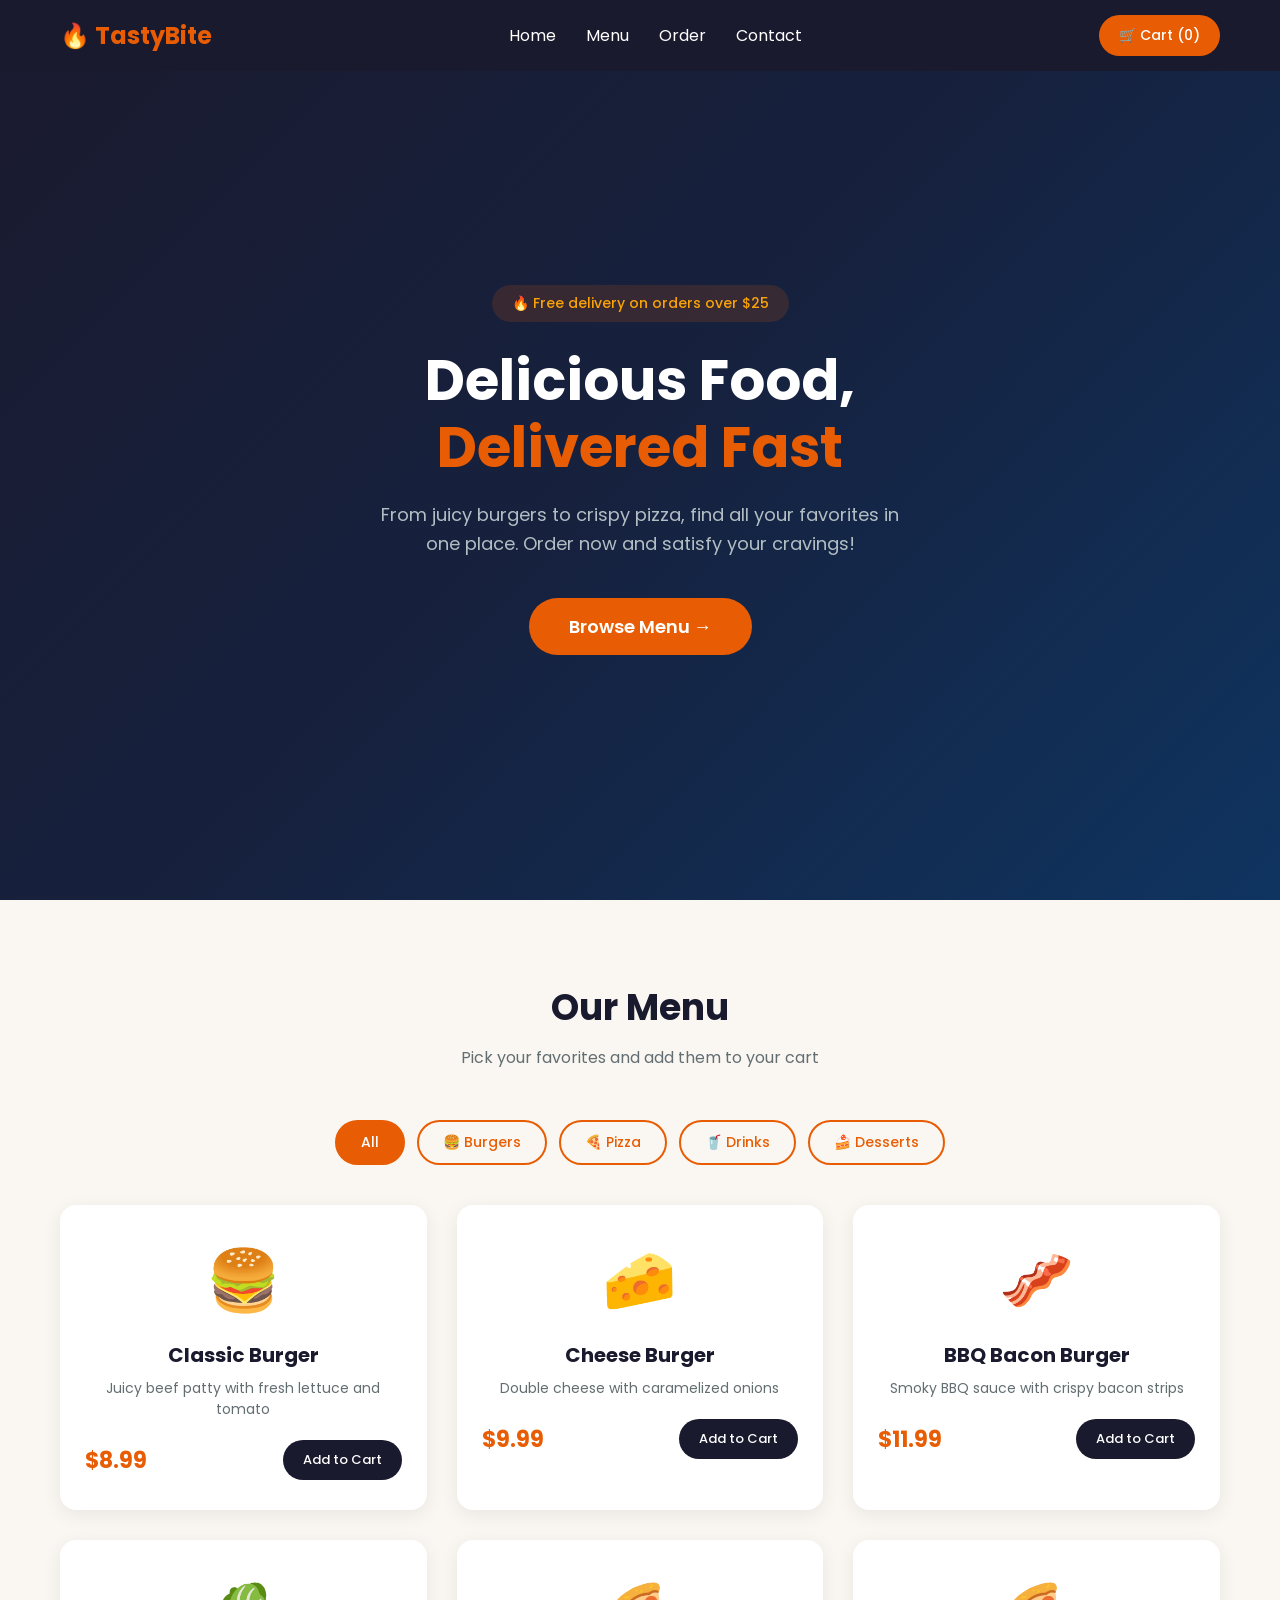
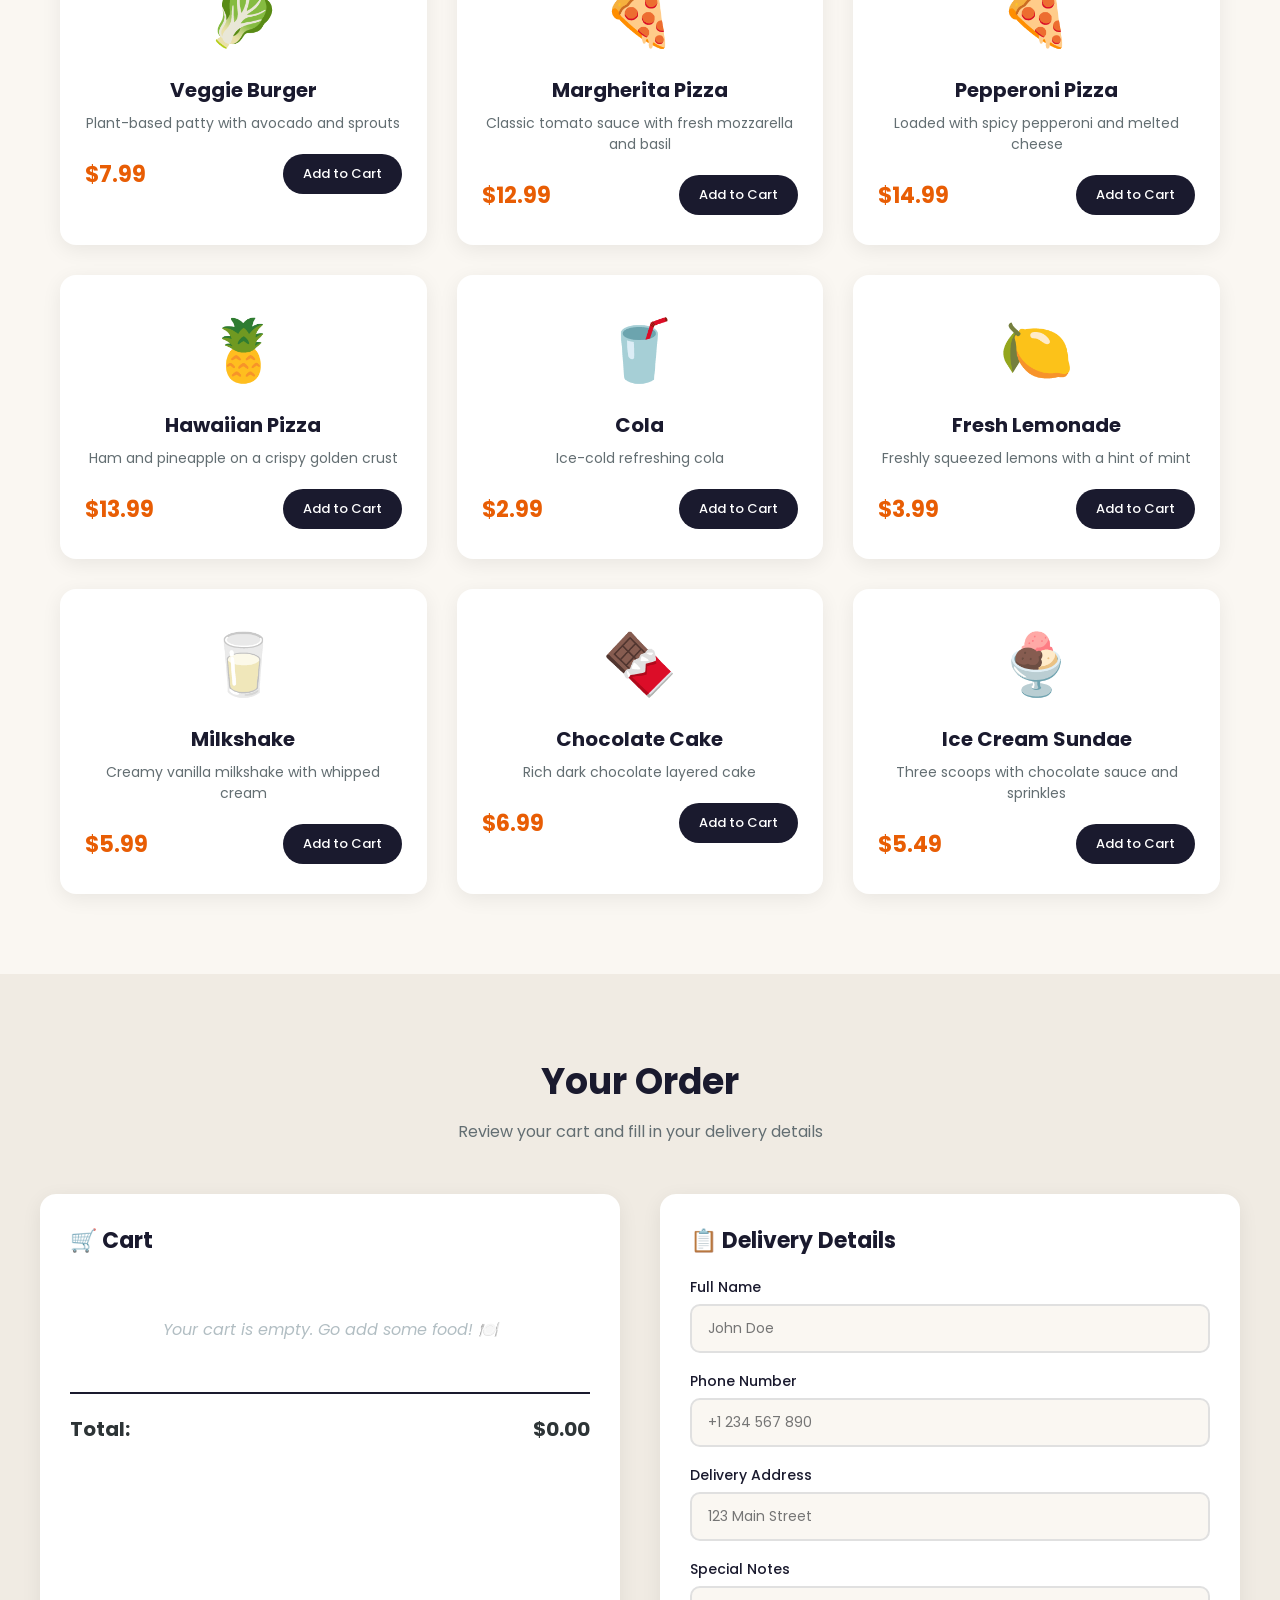
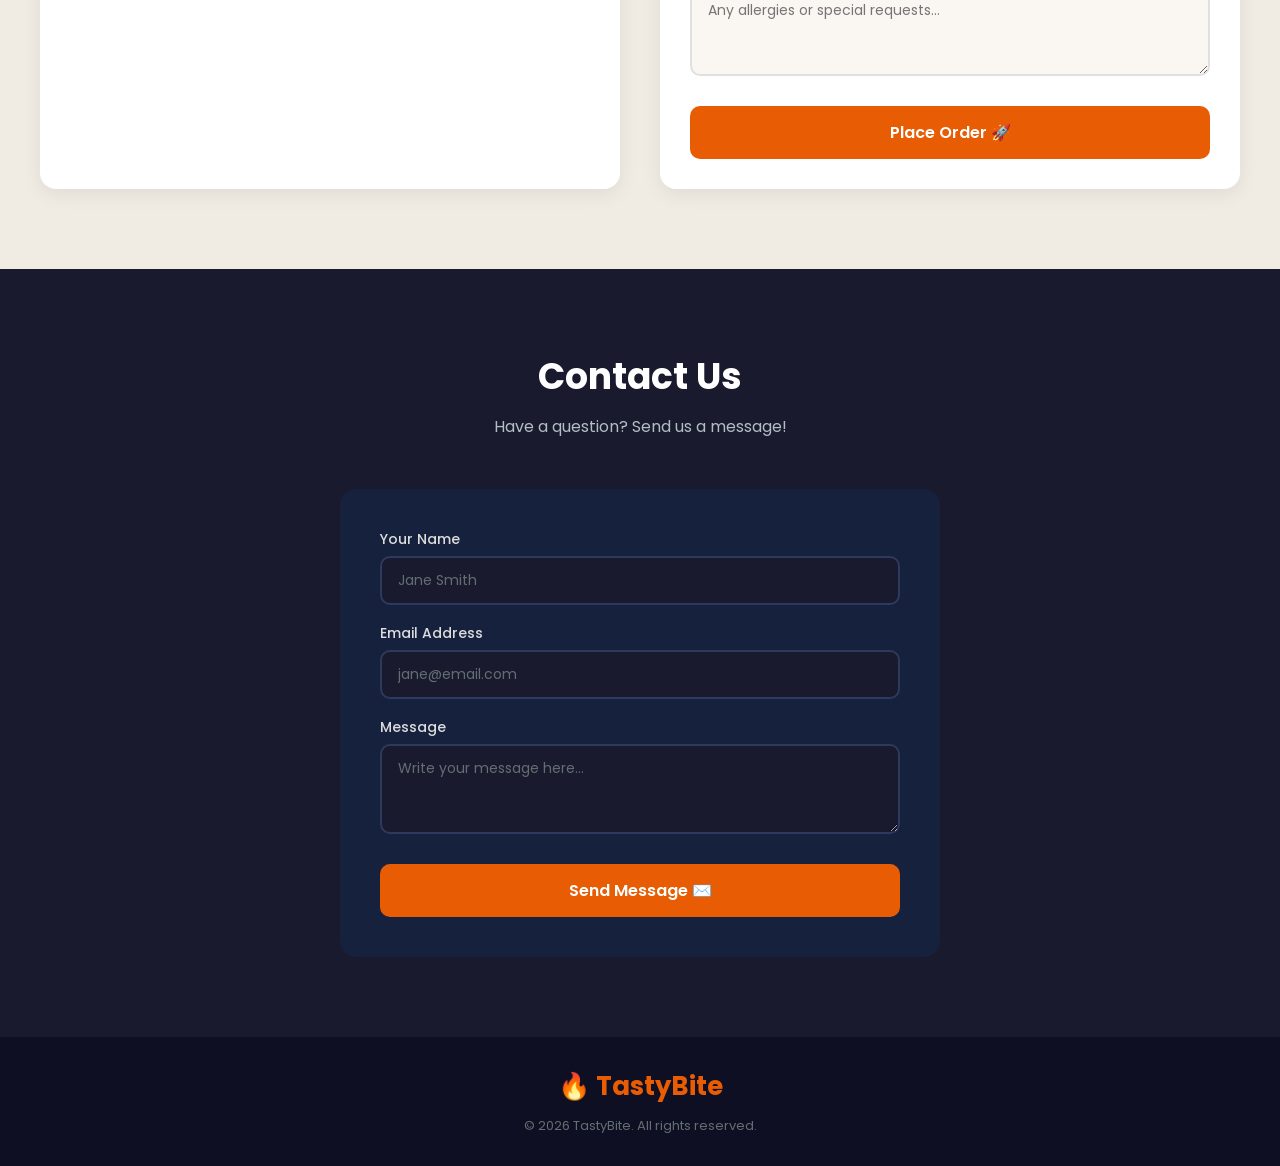
==== index.html @ ad95c416 "Initial commit - TastyBite food ordering website frontend" ====
<!DOCTYPE html>
<html lang="en">
<head>
    <meta charset="UTF-8">
    <meta name="viewport" content="width=device-width, initial-scale=1.0">
    <title>TastyBite - Order Delicious Food Online</title>
    <meta name="description" content="Order your favorite meals from TastyBite. Burgers, pizza, drinks and desserts delivered fast.">
    <link rel="stylesheet" href="style.css">
    <link href="https://fonts.googleapis.com/css2?family=Poppins:wght@300;400;500;600;700&display=swap" rel="stylesheet">
</head>
<body>

    <nav id="navbar">
        <div class="nav-container">
            <a href="#home" class="logo">🔥 TastyBite</a>
            <ul id="nav-links" class="nav-links">
                <li><a href="#home">Home</a></li>
                <li><a href="#menu">Menu</a></li>
                <li><a href="#order">Order</a></li>
                <li><a href="#contact">Contact</a></li>
            </ul>
            <button id="cart-button" onclick="scrollToOrder()">
                🛒 Cart (<span id="cart-count">0</span>)
            </button>
            <button id="menu-toggle" onclick="toggleMobileMenu()">☰</button>
        </div>
    </nav>


    <section id="home" class="hero">
        <div class="hero-content">
            <p class="hero-tag">🔥 Free delivery on orders over $25</p>
            <h1>Delicious Food,<br><span>Delivered Fast</span></h1>
            <p class="hero-text">From juicy burgers to crispy pizza, find all your favorites in one place. Order now and satisfy your cravings!</p>
            <a href="#menu" class="hero-button">Browse Menu →</a>
        </div>
    </section>


    <section id="menu">
        <div class="section-header">
            <h2>Our Menu</h2>
            <p>Pick your favorites and add them to your cart</p>
        </div>

        <div class="category-buttons">
            <button class="category-btn active" onclick="filterMenu('all', this)">All</button>
            <button class="category-btn" onclick="filterMenu('burgers', this)">🍔 Burgers</button>
            <button class="category-btn" onclick="filterMenu('pizza', this)">🍕 Pizza</button>
            <button class="category-btn" onclick="filterMenu('drinks', this)">🥤 Drinks</button>
            <button class="category-btn" onclick="filterMenu('desserts', this)">🍰 Desserts</button>
        </div>

        <div id="menu-items" class="menu-grid"></div>
    </section>


    <section id="order">
        <div class="order-container">
            <div class="section-header">
                <h2>Your Order</h2>
                <p>Review your cart and fill in your delivery details</p>
            </div>

            <div class="order-layout">
                <div class="cart-section">
                    <h3>🛒 Cart</h3>
                    <div id="cart-items"></div>
                    <div class="cart-total-row">
                        <span>Total:</span>
                        <span id="cart-total">$0.00</span>
                    </div>
                </div>

                <div class="form-section">
                    <h3>📋 Delivery Details</h3>
                    <form id="order-form" onsubmit="handleOrderSubmit(event)">
                        <div class="form-group">
                            <label for="order-name">Full Name</label>
                            <input type="text" id="order-name" placeholder="John Doe" required>
                        </div>
                        <div class="form-group">
                            <label for="order-phone">Phone Number</label>
                            <input type="tel" id="order-phone" placeholder="+1 234 567 890" required>
                        </div>
                        <div class="form-group">
                            <label for="order-address">Delivery Address</label>
                            <input type="text" id="order-address" placeholder="123 Main Street" required>
                        </div>
                        <div class="form-group">
                            <label for="order-notes">Special Notes</label>
                            <textarea id="order-notes" placeholder="Any allergies or special requests..."></textarea>
                        </div>
                        <button type="submit" class="submit-btn">Place Order 🚀</button>
                    </form>
                </div>
            </div>
        </div>
    </section>


    <section id="contact">
        <div class="section-header">
            <h2>Contact Us</h2>
            <p>Have a question? Send us a message!</p>
        </div>

        <form id="contact-form" class="contact-form" onsubmit="handleContactSubmit(event)">
            <div class="form-group">
                <label for="contact-name">Your Name</label>
                <input type="text" id="contact-name" placeholder="Jane Smith" required>
            </div>
            <div class="form-group">
                <label for="contact-email">Email Address</label>
                <input type="email" id="contact-email" placeholder="jane@email.com" required>
            </div>
            <div class="form-group">
                <label for="contact-message">Message</label>
                <textarea id="contact-message" placeholder="Write your message here..." required></textarea>
            </div>
            <button type="submit" class="submit-btn">Send Message ✉️</button>
        </form>
    </section>


    <footer>
        <a href="#home" class="logo">🔥 TastyBite</a>
        <p>© 2026 TastyBite. All rights reserved.</p>
    </footer>


    <div id="popup" class="popup-overlay" onclick="closePopup(event)">
        <div class="popup-box">
            <span id="popup-emoji" class="popup-emoji"></span>
            <h3 id="popup-title"></h3>
            <p id="popup-message"></p>
            <button class="popup-close-btn" onclick="closePopup()">Got It!</button>
        </div>
    </div>

    <script src="app.js"></script>
</body>
</html>
---- style.css ----
* {
    margin: 0;
    padding: 0;
    box-sizing: border-box;
}

html {
    scroll-behavior: smooth;
}

body {
    font-family: 'Poppins', sans-serif;
    background-color: #faf7f2;
    color: #2d3436;
}


/* ===== NAVBAR ===== */

#navbar {
    position: fixed;
    top: 0;
    left: 0;
    width: 100%;
    background: #1a1a2e;
    padding: 15px 0;
    z-index: 1000;
    transition: all 0.3s;
}

#navbar.scrolled {
    padding: 10px 0;
    box-shadow: 0 2px 20px rgba(0, 0, 0, 0.3);
}

.nav-container {
    max-width: 1200px;
    margin: 0 auto;
    padding: 0 20px;
    display: flex;
    align-items: center;
    justify-content: space-between;
}

.logo {
    font-size: 24px;
    font-weight: 700;
    color: #e85d04;
    text-decoration: none;
}

.nav-links {
    display: flex;
    list-style: none;
    gap: 30px;
}

.nav-links a {
    color: #ffffff;
    text-decoration: none;
    font-weight: 400;
    transition: color 0.3s;
}

.nav-links a:hover {
    color: #e85d04;
}

#cart-button {
    background: #e85d04;
    color: white;
    border: none;
    padding: 10px 20px;
    border-radius: 25px;
    cursor: pointer;
    font-family: 'Poppins', sans-serif;
    font-size: 14px;
    font-weight: 500;
    transition: background 0.3s;
}

#cart-button:hover {
    background: #d45a04;
}

#menu-toggle {
    display: none;
    background: none;
    border: none;
    color: white;
    font-size: 24px;
    cursor: pointer;
}


/* ===== HERO ===== */

.hero {
    min-height: 100vh;
    display: flex;
    align-items: center;
    justify-content: center;
    background: linear-gradient(135deg, #1a1a2e 0%, #16213e 50%, #0f3460 100%);
    text-align: center;
    padding: 100px 20px 60px;
}

.hero-tag {
    display: inline-block;
    background: rgba(232, 93, 4, 0.15);
    color: #faa307;
    padding: 8px 20px;
    border-radius: 25px;
    font-size: 14px;
    font-weight: 500;
    margin-bottom: 25px;
}

.hero-content h1 {
    font-size: 56px;
    color: #ffffff;
    margin-bottom: 20px;
    line-height: 1.2;
}

.hero-content h1 span {
    color: #e85d04;
}

.hero-text {
    font-size: 18px;
    color: #b2bec3;
    margin-bottom: 40px;
    max-width: 550px;
    margin-left: auto;
    margin-right: auto;
    line-height: 1.6;
}

.hero-button {
    display: inline-block;
    background: #e85d04;
    color: white;
    padding: 15px 40px;
    border-radius: 50px;
    text-decoration: none;
    font-weight: 600;
    font-size: 18px;
    transition: all 0.3s;
}

.hero-button:hover {
    background: #faa307;
    transform: translateY(-3px);
    box-shadow: 0 10px 30px rgba(232, 93, 4, 0.3);
}


/* ===== SECTION HEADERS ===== */

.section-header {
    text-align: center;
    margin-bottom: 50px;
}

.section-header h2 {
    font-size: 36px;
    margin-bottom: 10px;
    color: #1a1a2e;
}

.section-header p {
    font-size: 16px;
    color: #636e72;
}


/* ===== MENU SECTION ===== */

#menu {
    padding: 80px 20px;
    max-width: 1200px;
    margin: 0 auto;
}

.category-buttons {
    display: flex;
    justify-content: center;
    gap: 12px;
    margin-bottom: 40px;
    flex-wrap: wrap;
}

.category-btn {
    padding: 10px 24px;
    border: 2px solid #e85d04;
    background: transparent;
    color: #e85d04;
    border-radius: 25px;
    cursor: pointer;
    font-family: 'Poppins', sans-serif;
    font-size: 14px;
    font-weight: 500;
    transition: all 0.3s;
}

.category-btn:hover,
.category-btn.active {
    background: #e85d04;
    color: white;
}

.menu-grid {
    display: grid;
    grid-template-columns: repeat(auto-fill, minmax(270px, 1fr));
    gap: 30px;
}

.menu-card {
    background: white;
    border-radius: 16px;
    padding: 30px 25px;
    text-align: center;
    box-shadow: 0 5px 20px rgba(0, 0, 0, 0.07);
    transition: transform 0.3s, box-shadow 0.3s;
}

.menu-card:hover {
    transform: translateY(-6px);
    box-shadow: 0 15px 40px rgba(0, 0, 0, 0.12);
}

.card-emoji {
    font-size: 60px;
    margin-bottom: 15px;
}

.menu-card h3 {
    font-size: 20px;
    margin-bottom: 8px;
    color: #1a1a2e;
}

.menu-card .description {
    font-size: 14px;
    color: #636e72;
    margin-bottom: 20px;
    line-height: 1.5;
}

.card-bottom {
    display: flex;
    align-items: center;
    justify-content: space-between;
}

.price {
    font-size: 22px;
    font-weight: 700;
    color: #e85d04;
}

.add-btn {
    background: #1a1a2e;
    color: white;
    border: none;
    padding: 10px 20px;
    border-radius: 25px;
    cursor: pointer;
    font-family: 'Poppins', sans-serif;
    font-size: 13px;
    font-weight: 500;
    transition: all 0.3s;
}

.add-btn:hover {
    background: #e85d04;
    transform: scale(1.05);
}


/* ===== ORDER SECTION ===== */

#order {
    padding: 80px 20px;
    background: #f0ebe3;
}

.order-container {
    max-width: 1200px;
    margin: 0 auto;
}

.order-layout {
    display: grid;
    grid-template-columns: 1fr 1fr;
    gap: 40px;
}

.cart-section,
.form-section {
    background: white;
    border-radius: 16px;
    padding: 30px;
    box-shadow: 0 5px 20px rgba(0, 0, 0, 0.07);
}

.cart-section h3,
.form-section h3 {
    font-size: 22px;
    margin-bottom: 20px;
    color: #1a1a2e;
}

.cart-row {
    display: flex;
    align-items: center;
    padding: 12px 0;
    border-bottom: 1px solid #eee;
    gap: 12px;
}

.cart-item-name {
    flex: 1;
    font-weight: 500;
    font-size: 14px;
}

.quantity-controls {
    display: flex;
    align-items: center;
    gap: 10px;
}

.quantity-controls button {
    width: 28px;
    height: 28px;
    border-radius: 50%;
    border: 2px solid #e85d04;
    background: transparent;
    color: #e85d04;
    cursor: pointer;
    font-size: 14px;
    font-weight: 700;
    transition: all 0.3s;
    display: flex;
    align-items: center;
    justify-content: center;
}

.quantity-controls button:hover {
    background: #e85d04;
    color: white;
}

.quantity-controls span {
    font-weight: 600;
    min-width: 20px;
    text-align: center;
}

.cart-item-price {
    font-weight: 600;
    color: #e85d04;
    min-width: 60px;
    text-align: right;
}

.remove-btn {
    background: none;
    border: none;
    color: #e17055;
    cursor: pointer;
    font-size: 16px;
    padding: 4px;
    transition: color 0.3s;
}

.remove-btn:hover {
    color: #d63031;
}

.empty-cart {
    text-align: center;
    color: #b2bec3;
    padding: 40px 20px;
    font-style: italic;
}

.cart-total-row {
    display: flex;
    justify-content: space-between;
    padding: 20px 0 0;
    margin-top: 10px;
    border-top: 2px solid #1a1a2e;
    font-size: 20px;
    font-weight: 700;
}


/* ===== FORMS ===== */

.form-group {
    margin-bottom: 18px;
}

.form-group label {
    display: block;
    margin-bottom: 6px;
    font-weight: 500;
    font-size: 14px;
    color: #1a1a2e;
}

.form-group input,
.form-group textarea {
    width: 100%;
    padding: 12px 16px;
    border: 2px solid #e0e0e0;
    border-radius: 10px;
    font-family: 'Poppins', sans-serif;
    font-size: 14px;
    transition: border-color 0.3s;
    background: #faf7f2;
}

.form-group input:focus,
.form-group textarea:focus {
    outline: none;
    border-color: #e85d04;
    background: white;
}

.form-group textarea {
    height: 90px;
    resize: vertical;
}

.submit-btn {
    width: 100%;
    padding: 14px;
    background: #e85d04;
    color: white;
    border: none;
    border-radius: 10px;
    font-family: 'Poppins', sans-serif;
    font-size: 16px;
    font-weight: 600;
    cursor: pointer;
    transition: all 0.3s;
    margin-top: 5px;
}

.submit-btn:hover {
    background: #d45a04;
    transform: translateY(-2px);
    box-shadow: 0 5px 15px rgba(232, 93, 4, 0.3);
}


/* ===== CONTACT ===== */

#contact {
    padding: 80px 20px;
    background: #1a1a2e;
}

#contact .section-header h2 {
    color: white;
}

#contact .section-header p {
    color: #b2bec3;
}

.contact-form {
    max-width: 600px;
    margin: 0 auto;
    background: #16213e;
    padding: 40px;
    border-radius: 16px;
}

.contact-form .form-group label {
    color: #ddd;
}

.contact-form .form-group input,
.contact-form .form-group textarea {
    background: #1a1a2e;
    border-color: #2d3a5e;
    color: white;
}

.contact-form .form-group input:focus,
.contact-form .form-group textarea:focus {
    border-color: #e85d04;
    background: #1a1a2e;
}

.contact-form .form-group input::placeholder,
.contact-form .form-group textarea::placeholder {
    color: #636e72;
}


/* ===== FOOTER ===== */

footer {
    background: #0f0f23;
    padding: 30px 20px;
    text-align: center;
}

footer .logo {
    display: inline-block;
    font-size: 26px;
    margin-bottom: 10px;
}

footer p {
    color: #636e72;
    font-size: 13px;
}


/* ===== POPUP ===== */

.popup-overlay {
    position: fixed;
    top: 0;
    left: 0;
    width: 100%;
    height: 100%;
    background: rgba(0, 0, 0, 0.6);
    display: flex;
    align-items: center;
    justify-content: center;
    z-index: 2000;
    opacity: 0;
    visibility: hidden;
    transition: all 0.3s;
}

.popup-overlay.show {
    opacity: 1;
    visibility: visible;
}

.popup-box {
    background: white;
    border-radius: 20px;
    padding: 50px 40px;
    text-align: center;
    max-width: 400px;
    width: 90%;
    transform: scale(0.8);
    transition: transform 0.3s;
}

.popup-overlay.show .popup-box {
    transform: scale(1);
}

.popup-emoji {
    font-size: 60px;
    display: block;
    margin-bottom: 15px;
}

.popup-box h3 {
    font-size: 22px;
    margin-bottom: 10px;
    color: #1a1a2e;
}

.popup-box p {
    color: #636e72;
    margin-bottom: 25px;
    line-height: 1.5;
}

.popup-close-btn {
    background: #e85d04;
    color: white;
    border: none;
    padding: 12px 30px;
    border-radius: 25px;
    font-family: 'Poppins', sans-serif;
    font-size: 14px;
    font-weight: 600;
    cursor: pointer;
    transition: background 0.3s;
}

.popup-close-btn:hover {
    background: #d45a04;
}


/* ===== TOAST ===== */

.toast {
    position: fixed;
    bottom: 30px;
    right: 30px;
    background: #1a1a2e;
    color: white;
    padding: 14px 28px;
    border-radius: 12px;
    font-family: 'Poppins', sans-serif;
    font-size: 14px;
    font-weight: 500;
    box-shadow: 0 5px 20px rgba(0, 0, 0, 0.2);
    transform: translateY(100px);
    opacity: 0;
    transition: all 0.4s;
    z-index: 3000;
}

.toast.show {
    transform: translateY(0);
    opacity: 1;
}


/* ===== ANIMATIONS ===== */

@keyframes bounce {
    0%, 100% { transform: scale(1); }
    50% { transform: scale(1.3); }
}

.cart-bounce {
    animation: bounce 0.3s ease;
}


/* ===== RESPONSIVE ===== */

@media (max-width: 768px) {
    .nav-links {
        display: none;
        position: absolute;
        top: 100%;
        left: 0;
        width: 100%;
        background: #1a1a2e;
        flex-direction: column;
        padding: 20px;
        gap: 15px;
        border-top: 1px solid #2d3a5e;
    }

    .nav-links.open {
        display: flex;
    }

    #cart-button {
        display: none;
    }

    #menu-toggle {
        display: block;
    }

    .hero-content h1 {
        font-size: 34px;
    }

    .hero-text {
        font-size: 16px;
    }

    .order-layout {
        grid-template-columns: 1fr;
    }

    .section-header h2 {
        font-size: 28px;
    }

    .contact-form {
        padding: 25px;
    }
}
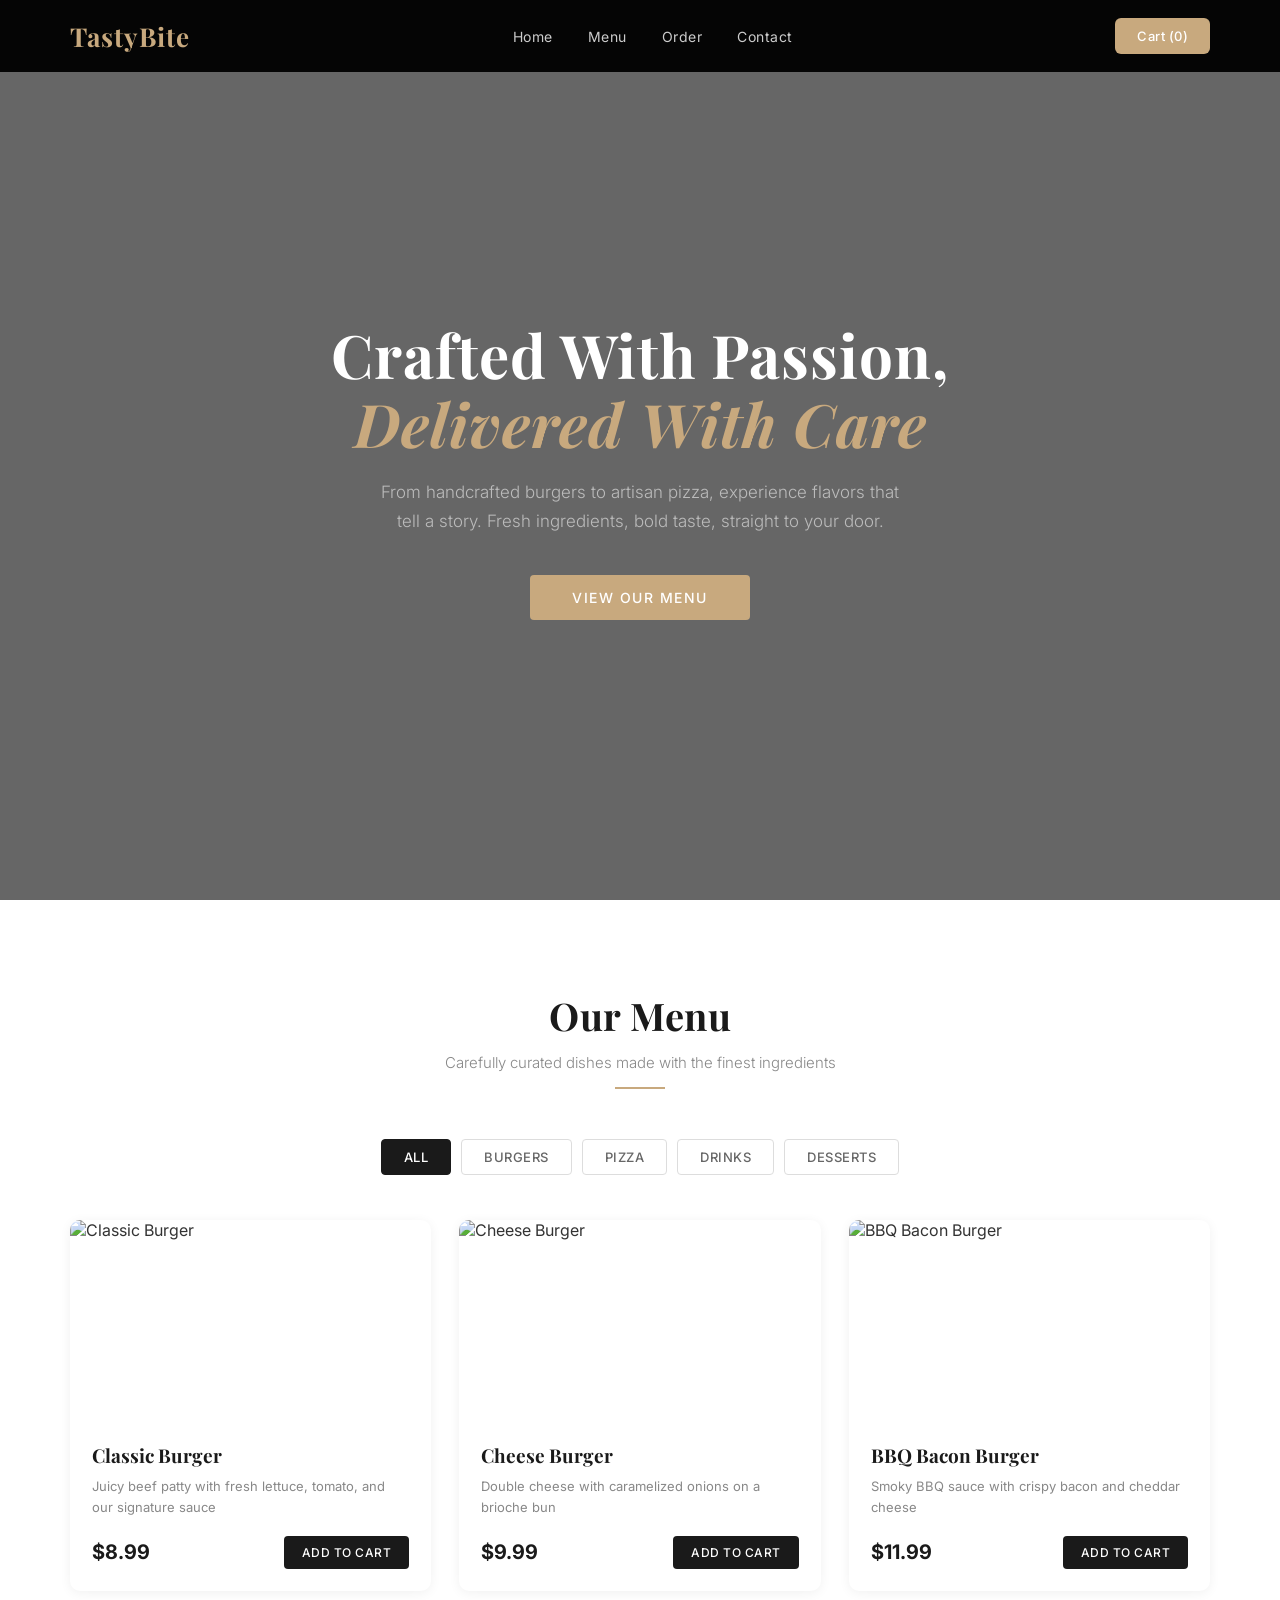
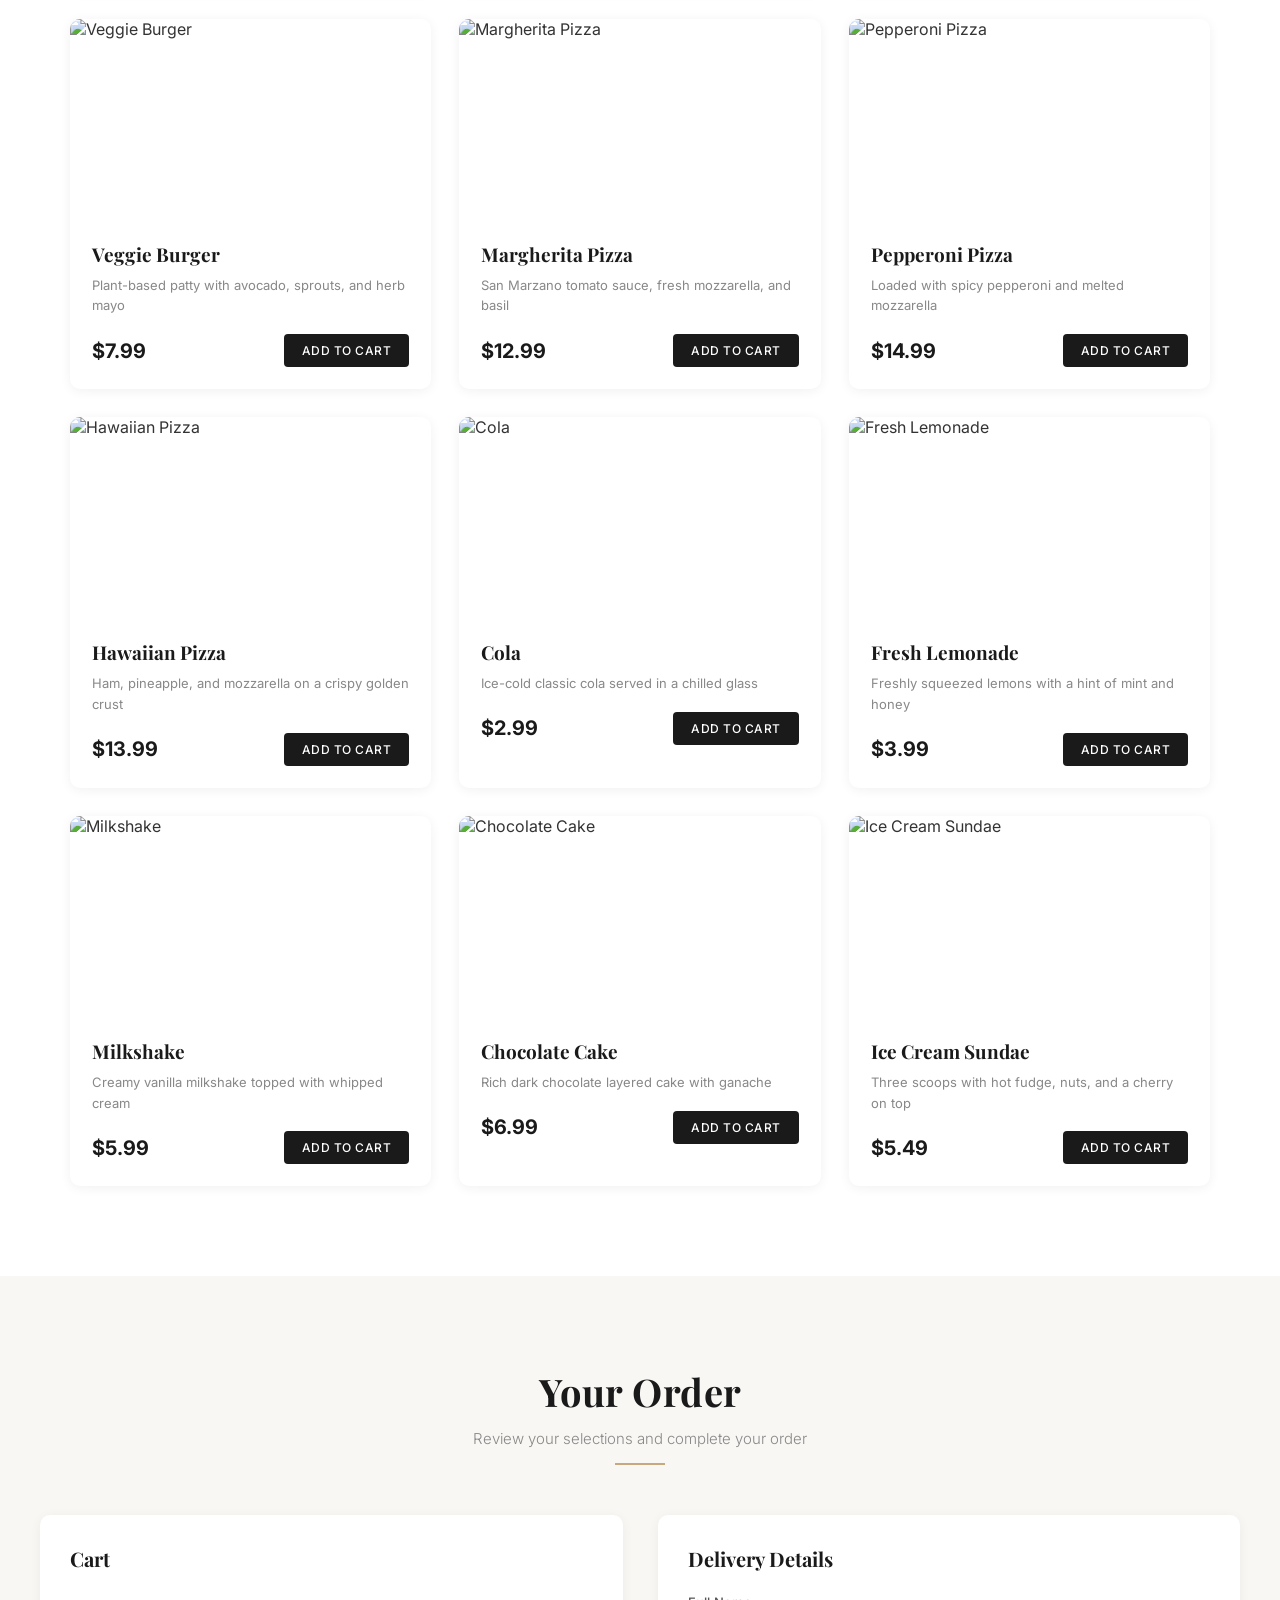
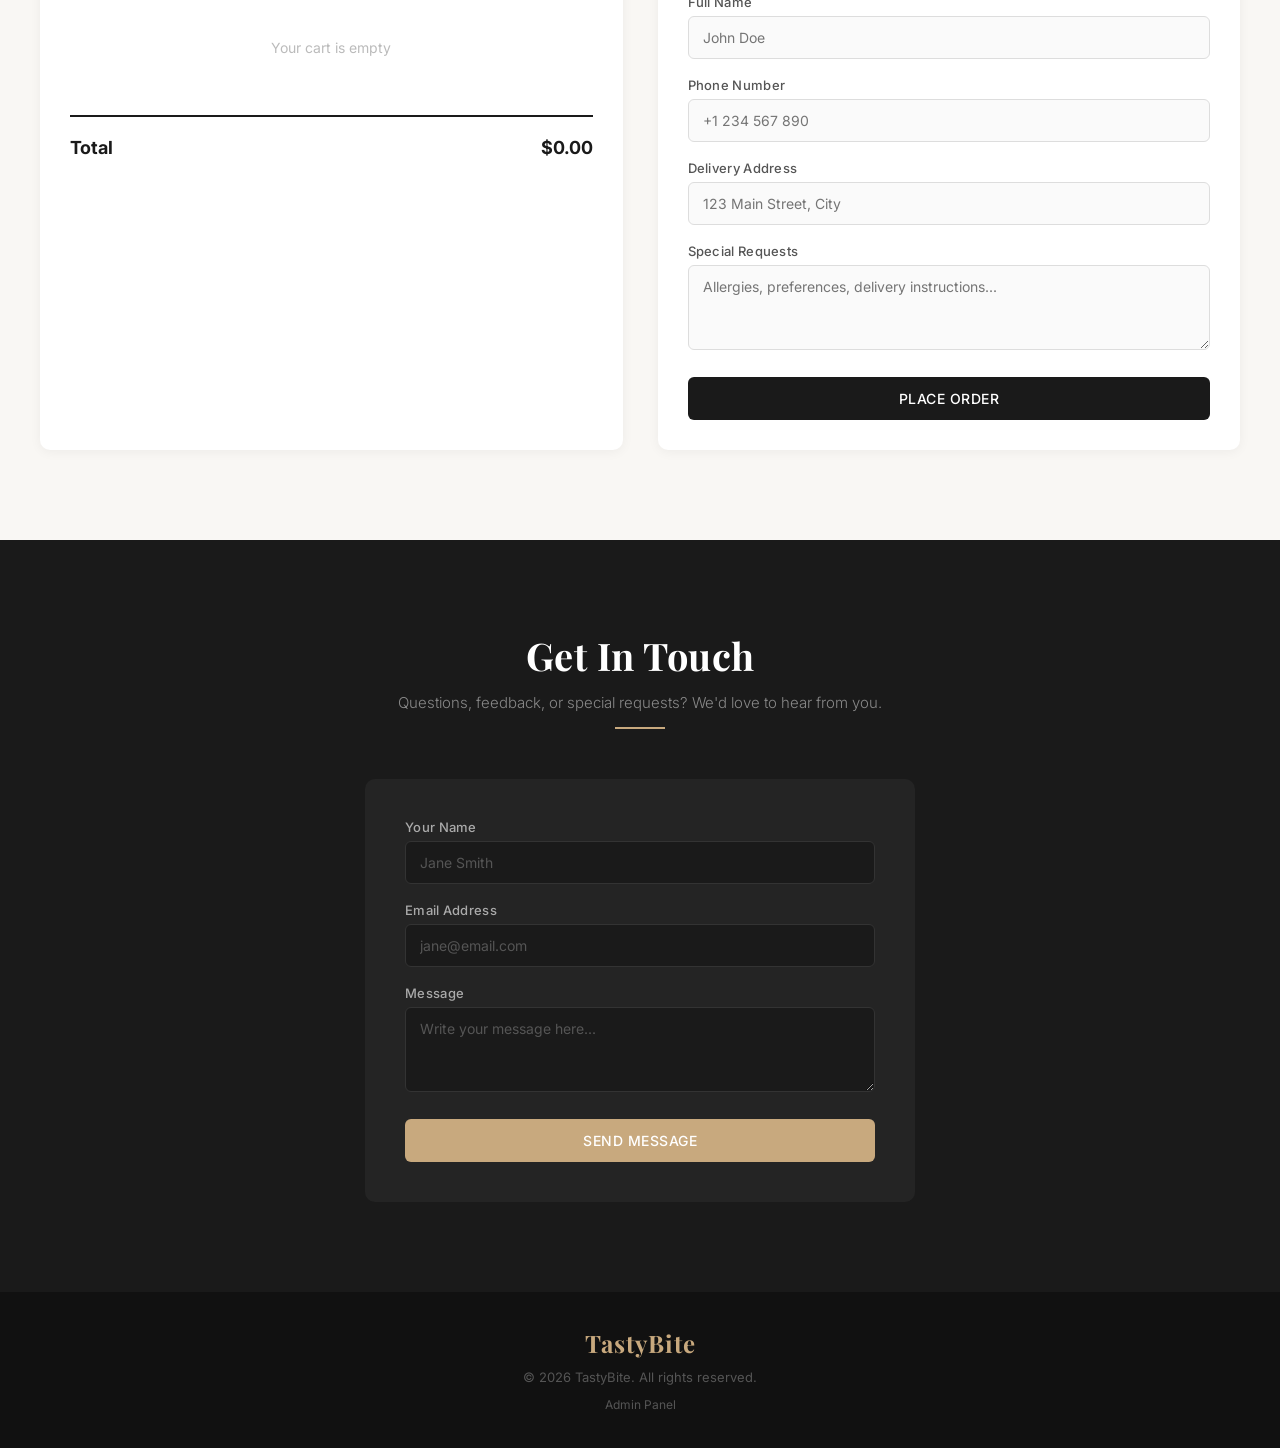
==== commit 411101b5: "Redesign: mature UI, admin dashboard, multi-file structure" ====
--- a/index.html
+++ b/index.html
@@ -3,16 +3,16 @@
 <head>
     <meta charset="UTF-8">
     <meta name="viewport" content="width=device-width, initial-scale=1.0">
-    <title>TastyBite - Order Delicious Food Online</title>
-    <meta name="description" content="Order your favorite meals from TastyBite. Burgers, pizza, drinks and desserts delivered fast.">
-    <link rel="stylesheet" href="style.css">
-    <link href="https://fonts.googleapis.com/css2?family=Poppins:wght@300;400;500;600;700&display=swap" rel="stylesheet">
+    <title>TastyBite - Fine Food Delivered</title>
+    <meta name="description" content="Order premium meals from TastyBite. Fresh burgers, artisan pizza, craft drinks and handmade desserts.">
+    <link rel="stylesheet" href="css/main.css">
+    <link href="https://fonts.googleapis.com/css2?family=Inter:wght@300;400;500;600;700&family=Playfair+Display:ital,wght@0,400;0,600;0,700;1,400&display=swap" rel="stylesheet">
 </head>
 <body>
 
     <nav id="navbar">
         <div class="nav-container">
-            <a href="#home" class="logo">🔥 TastyBite</a>
+            <a href="#home" class="logo">TastyBite</a>
             <ul id="nav-links" class="nav-links">
                 <li><a href="#home">Home</a></li>
                 <li><a href="#menu">Menu</a></li>
@@ -20,19 +20,18 @@
                 <li><a href="#contact">Contact</a></li>
             </ul>
             <button id="cart-button" onclick="scrollToOrder()">
-                🛒 Cart (<span id="cart-count">0</span>)
+                Cart (<span id="cart-count">0</span>)
             </button>
-            <button id="menu-toggle" onclick="toggleMobileMenu()">☰</button>
+            <button id="menu-toggle" onclick="toggleMobileMenu()">&#9776;</button>
         </div>
     </nav>
 
 
     <section id="home" class="hero">
         <div class="hero-content">
-            <p class="hero-tag">🔥 Free delivery on orders over $25</p>
-            <h1>Delicious Food,<br><span>Delivered Fast</span></h1>
-            <p class="hero-text">From juicy burgers to crispy pizza, find all your favorites in one place. Order now and satisfy your cravings!</p>
-            <a href="#menu" class="hero-button">Browse Menu →</a>
+            <h1>Crafted With Passion,<br><span>Delivered With Care</span></h1>
+            <p class="hero-subtitle">From handcrafted burgers to artisan pizza, experience flavors that tell a story. Fresh ingredients, bold taste, straight to your door.</p>
+            <a href="#menu" class="hero-button">View Our Menu</a>
         </div>
     </section>
 
@@ -40,15 +39,16 @@
     <section id="menu">
         <div class="section-header">
             <h2>Our Menu</h2>
-            <p>Pick your favorites and add them to your cart</p>
+            <p>Carefully curated dishes made with the finest ingredients</p>
+            <div class="section-divider"></div>
         </div>
 
         <div class="category-buttons">
             <button class="category-btn active" onclick="filterMenu('all', this)">All</button>
-            <button class="category-btn" onclick="filterMenu('burgers', this)">🍔 Burgers</button>
-            <button class="category-btn" onclick="filterMenu('pizza', this)">🍕 Pizza</button>
-            <button class="category-btn" onclick="filterMenu('drinks', this)">🥤 Drinks</button>
-            <button class="category-btn" onclick="filterMenu('desserts', this)">🍰 Desserts</button>
+            <button class="category-btn" onclick="filterMenu('burgers', this)">Burgers</button>
+            <button class="category-btn" onclick="filterMenu('pizza', this)">Pizza</button>
+            <button class="category-btn" onclick="filterMenu('drinks', this)">Drinks</button>
+            <button class="category-btn" onclick="filterMenu('desserts', this)">Desserts</button>
         </div>
 
         <div id="menu-items" class="menu-grid"></div>
@@ -59,21 +59,22 @@
         <div class="order-container">
             <div class="section-header">
                 <h2>Your Order</h2>
-                <p>Review your cart and fill in your delivery details</p>
+                <p>Review your selections and complete your order</p>
+                <div class="section-divider"></div>
             </div>
 
             <div class="order-layout">
                 <div class="cart-section">
-                    <h3>🛒 Cart</h3>
+                    <h3>Cart</h3>
                     <div id="cart-items"></div>
                     <div class="cart-total-row">
-                        <span>Total:</span>
+                        <span>Total</span>
                         <span id="cart-total">$0.00</span>
                     </div>
                 </div>
 
                 <div class="form-section">
-                    <h3>📋 Delivery Details</h3>
+                    <h3>Delivery Details</h3>
                     <form id="order-form" onsubmit="handleOrderSubmit(event)">
                         <div class="form-group">
                             <label for="order-name">Full Name</label>
@@ -85,13 +86,13 @@
                         </div>
                         <div class="form-group">
                             <label for="order-address">Delivery Address</label>
-                            <input type="text" id="order-address" placeholder="123 Main Street" required>
+                            <input type="text" id="order-address" placeholder="123 Main Street, City" required>
                         </div>
                         <div class="form-group">
-                            <label for="order-notes">Special Notes</label>
-                            <textarea id="order-notes" placeholder="Any allergies or special requests..."></textarea>
+                            <label for="order-notes">Special Requests</label>
+                            <textarea id="order-notes" placeholder="Allergies, preferences, delivery instructions..."></textarea>
                         </div>
-                        <button type="submit" class="submit-btn">Place Order 🚀</button>
+                        <button type="submit" class="submit-btn">Place Order</button>
                     </form>
                 </div>
             </div>
@@ -101,8 +102,9 @@
 
     <section id="contact">
         <div class="section-header">
-            <h2>Contact Us</h2>
-            <p>Have a question? Send us a message!</p>
+            <h2>Get In Touch</h2>
+            <p>Questions, feedback, or special requests? We'd love to hear from you.</p>
+            <div class="section-divider"></div>
         </div>
 
         <form id="contact-form" class="contact-form" onsubmit="handleContactSubmit(event)">
@@ -118,26 +120,28 @@
                 <label for="contact-message">Message</label>
                 <textarea id="contact-message" placeholder="Write your message here..." required></textarea>
             </div>
-            <button type="submit" class="submit-btn">Send Message ✉️</button>
+            <button type="submit" class="submit-btn">Send Message</button>
         </form>
     </section>
 
 
     <footer>
-        <a href="#home" class="logo">🔥 TastyBite</a>
-        <p>© 2026 TastyBite. All rights reserved.</p>
+        <a href="#home" class="logo">TastyBite</a>
+        <p>&copy; 2026 TastyBite. All rights reserved.</p>
+        <a href="admin.html" class="admin-link">Admin Panel</a>
     </footer>
 
 
     <div id="popup" class="popup-overlay" onclick="closePopup(event)">
         <div class="popup-box">
-            <span id="popup-emoji" class="popup-emoji"></span>
+            <span id="popup-icon" class="popup-icon"></span>
             <h3 id="popup-title"></h3>
             <p id="popup-message"></p>
-            <button class="popup-close-btn" onclick="closePopup()">Got It!</button>
+            <button class="popup-close-btn" onclick="closePopup()">Close</button>
         </div>
     </div>
 
-    <script src="app.js"></script>
+    <script src="js/data.js"></script>
+    <script src="js/app.js"></script>
 </body>
 </html>
--- a/css/main.css
+++ b/css/main.css
@@ -0,0 +1,737 @@
+* {
+    margin: 0;
+    padding: 0;
+    box-sizing: border-box;
+}
+
+html {
+    scroll-behavior: smooth;
+}
+
+body {
+    font-family: 'Inter', sans-serif;
+    color: #333;
+    background: #fff;
+}
+
+h1, h2, h3, h4 {
+    font-family: 'Playfair Display', serif;
+}
+
+
+/* ===== NAVBAR ===== */
+
+#navbar {
+    position: fixed;
+    top: 0;
+    width: 100%;
+    background: rgba(0, 0, 0, 0.95);
+    padding: 18px 0;
+    z-index: 1000;
+    transition: all 0.3s;
+    backdrop-filter: blur(10px);
+}
+
+#navbar.scrolled {
+    padding: 12px 0;
+    background: rgba(0, 0, 0, 0.98);
+}
+
+.nav-container {
+    max-width: 1200px;
+    margin: 0 auto;
+    padding: 0 30px;
+    display: flex;
+    align-items: center;
+    justify-content: space-between;
+}
+
+.logo {
+    font-family: 'Playfair Display', serif;
+    font-size: 26px;
+    font-weight: 700;
+    color: #c8a97e;
+    text-decoration: none;
+    letter-spacing: 1px;
+}
+
+.nav-links {
+    display: flex;
+    list-style: none;
+    gap: 35px;
+}
+
+.nav-links a {
+    color: #ccc;
+    text-decoration: none;
+    font-size: 14px;
+    font-weight: 400;
+    letter-spacing: 0.5px;
+    transition: color 0.3s;
+}
+
+.nav-links a:hover {
+    color: #c8a97e;
+}
+
+#cart-button {
+    background: #c8a97e;
+    color: #fff;
+    border: none;
+    padding: 10px 22px;
+    border-radius: 6px;
+    cursor: pointer;
+    font-family: 'Inter', sans-serif;
+    font-size: 13px;
+    font-weight: 500;
+    letter-spacing: 0.5px;
+    transition: background 0.3s;
+}
+
+#cart-button:hover {
+    background: #b8955e;
+}
+
+#menu-toggle {
+    display: none;
+    background: none;
+    border: none;
+    color: #c8a97e;
+    font-size: 24px;
+    cursor: pointer;
+}
+
+
+/* ===== HERO ===== */
+
+.hero {
+    min-height: 100vh;
+    display: flex;
+    align-items: center;
+    justify-content: center;
+    background: linear-gradient(rgba(0, 0, 0, 0.6), rgba(0, 0, 0, 0.6)),
+                url('https://images.unsplash.com/photo-1504674900247-0877df9cc836?w=1600&h=900&fit=crop');
+    background-size: cover;
+    background-position: center;
+    background-attachment: fixed;
+    text-align: center;
+    padding: 120px 30px 80px;
+}
+
+.hero-content h1 {
+    font-size: 60px;
+    color: #fff;
+    margin-bottom: 20px;
+    line-height: 1.15;
+    letter-spacing: 1px;
+}
+
+.hero-content h1 span {
+    color: #c8a97e;
+    font-style: italic;
+}
+
+.hero-subtitle {
+    font-size: 17px;
+    color: #bbb;
+    margin-bottom: 40px;
+    max-width: 520px;
+    margin-left: auto;
+    margin-right: auto;
+    line-height: 1.7;
+    font-weight: 300;
+}
+
+.hero-button {
+    display: inline-block;
+    background: #c8a97e;
+    color: #fff;
+    padding: 14px 42px;
+    border-radius: 4px;
+    text-decoration: none;
+    font-weight: 500;
+    font-size: 14px;
+    letter-spacing: 1.5px;
+    text-transform: uppercase;
+    transition: all 0.3s;
+}
+
+.hero-button:hover {
+    background: #b8955e;
+    transform: translateY(-2px);
+    box-shadow: 0 8px 25px rgba(200, 169, 126, 0.3);
+}
+
+
+/* ===== SECTION HEADERS ===== */
+
+.section-header {
+    text-align: center;
+    margin-bottom: 50px;
+}
+
+.section-header h2 {
+    font-size: 38px;
+    margin-bottom: 12px;
+    color: #1a1a1a;
+    letter-spacing: 0.5px;
+}
+
+.section-header p {
+    font-size: 15px;
+    color: #888;
+    font-weight: 300;
+}
+
+.section-divider {
+    width: 50px;
+    height: 2px;
+    background: #c8a97e;
+    margin: 15px auto 0;
+}
+
+
+/* ===== MENU SECTION ===== */
+
+#menu {
+    padding: 90px 30px;
+    max-width: 1200px;
+    margin: 0 auto;
+}
+
+.category-buttons {
+    display: flex;
+    justify-content: center;
+    gap: 10px;
+    margin-bottom: 45px;
+    flex-wrap: wrap;
+}
+
+.category-btn {
+    padding: 9px 22px;
+    border: 1px solid #ddd;
+    background: transparent;
+    color: #666;
+    border-radius: 4px;
+    cursor: pointer;
+    font-family: 'Inter', sans-serif;
+    font-size: 13px;
+    font-weight: 500;
+    letter-spacing: 0.5px;
+    text-transform: uppercase;
+    transition: all 0.3s;
+}
+
+.category-btn:hover,
+.category-btn.active {
+    background: #1a1a1a;
+    color: #fff;
+    border-color: #1a1a1a;
+}
+
+.menu-grid {
+    display: grid;
+    grid-template-columns: repeat(auto-fill, minmax(280px, 1fr));
+    gap: 28px;
+}
+
+.menu-card {
+    background: #fff;
+    border-radius: 10px;
+    overflow: hidden;
+    box-shadow: 0 2px 12px rgba(0, 0, 0, 0.06);
+    transition: transform 0.3s, box-shadow 0.3s;
+}
+
+.menu-card:hover {
+    transform: translateY(-4px);
+    box-shadow: 0 8px 30px rgba(0, 0, 0, 0.1);
+}
+
+.menu-card img {
+    width: 100%;
+    height: 200px;
+    object-fit: cover;
+    display: block;
+}
+
+.card-info {
+    padding: 22px;
+}
+
+.card-info h3 {
+    font-size: 19px;
+    margin-bottom: 8px;
+    color: #1a1a1a;
+}
+
+.card-desc {
+    font-size: 13px;
+    color: #888;
+    margin-bottom: 18px;
+    line-height: 1.6;
+}
+
+.card-bottom {
+    display: flex;
+    align-items: center;
+    justify-content: space-between;
+}
+
+.price {
+    font-size: 20px;
+    font-weight: 700;
+    color: #1a1a1a;
+}
+
+.add-btn {
+    background: #1a1a1a;
+    color: #fff;
+    border: none;
+    padding: 9px 18px;
+    border-radius: 4px;
+    cursor: pointer;
+    font-family: 'Inter', sans-serif;
+    font-size: 12px;
+    font-weight: 500;
+    letter-spacing: 0.5px;
+    text-transform: uppercase;
+    transition: all 0.3s;
+}
+
+.add-btn:hover {
+    background: #c8a97e;
+}
+
+
+/* ===== ORDER SECTION ===== */
+
+#order {
+    padding: 90px 30px;
+    background: #f9f7f4;
+}
+
+.order-container {
+    max-width: 1200px;
+    margin: 0 auto;
+}
+
+.order-layout {
+    display: grid;
+    grid-template-columns: 1fr 1fr;
+    gap: 35px;
+}
+
+.cart-section,
+.form-section {
+    background: #fff;
+    border-radius: 10px;
+    padding: 30px;
+    box-shadow: 0 2px 12px rgba(0, 0, 0, 0.05);
+}
+
+.cart-section h3,
+.form-section h3 {
+    font-size: 20px;
+    margin-bottom: 22px;
+    color: #1a1a1a;
+}
+
+.cart-row {
+    display: flex;
+    align-items: center;
+    padding: 14px 0;
+    border-bottom: 1px solid #f0f0f0;
+    gap: 14px;
+}
+
+.cart-item-name {
+    flex: 1;
+    font-weight: 500;
+    font-size: 14px;
+    color: #333;
+}
+
+.quantity-controls {
+    display: flex;
+    align-items: center;
+    gap: 10px;
+}
+
+.quantity-controls button {
+    width: 28px;
+    height: 28px;
+    border-radius: 4px;
+    border: 1px solid #ddd;
+    background: #fff;
+    color: #333;
+    cursor: pointer;
+    font-size: 14px;
+    font-weight: 600;
+    transition: all 0.2s;
+    display: flex;
+    align-items: center;
+    justify-content: center;
+}
+
+.quantity-controls button:hover {
+    background: #1a1a1a;
+    color: #fff;
+    border-color: #1a1a1a;
+}
+
+.quantity-controls span {
+    font-weight: 600;
+    min-width: 20px;
+    text-align: center;
+    font-size: 14px;
+}
+
+.cart-item-price {
+    font-weight: 600;
+    color: #1a1a1a;
+    min-width: 65px;
+    text-align: right;
+    font-size: 14px;
+}
+
+.remove-btn {
+    background: none;
+    border: none;
+    color: #ccc;
+    cursor: pointer;
+    font-size: 16px;
+    padding: 4px;
+    transition: color 0.2s;
+}
+
+.remove-btn:hover {
+    color: #e74c3c;
+}
+
+.empty-cart {
+    text-align: center;
+    color: #bbb;
+    padding: 45px 20px;
+    font-size: 14px;
+}
+
+.cart-total-row {
+    display: flex;
+    justify-content: space-between;
+    padding: 20px 0 0;
+    margin-top: 14px;
+    border-top: 2px solid #1a1a1a;
+    font-size: 18px;
+    font-weight: 700;
+    color: #1a1a1a;
+}
+
+
+/* ===== FORMS ===== */
+
+.form-group {
+    margin-bottom: 18px;
+}
+
+.form-group label {
+    display: block;
+    margin-bottom: 6px;
+    font-weight: 500;
+    font-size: 13px;
+    color: #555;
+    letter-spacing: 0.3px;
+}
+
+.form-group input,
+.form-group textarea {
+    width: 100%;
+    padding: 12px 14px;
+    border: 1px solid #ddd;
+    border-radius: 6px;
+    font-family: 'Inter', sans-serif;
+    font-size: 14px;
+    transition: border-color 0.3s;
+    background: #fafafa;
+}
+
+.form-group input:focus,
+.form-group textarea:focus {
+    outline: none;
+    border-color: #c8a97e;
+    background: #fff;
+}
+
+.form-group textarea {
+    height: 85px;
+    resize: vertical;
+}
+
+.submit-btn {
+    width: 100%;
+    padding: 13px;
+    background: #1a1a1a;
+    color: #fff;
+    border: none;
+    border-radius: 6px;
+    font-family: 'Inter', sans-serif;
+    font-size: 14px;
+    font-weight: 500;
+    letter-spacing: 0.5px;
+    text-transform: uppercase;
+    cursor: pointer;
+    transition: all 0.3s;
+    margin-top: 5px;
+}
+
+.submit-btn:hover {
+    background: #c8a97e;
+}
+
+
+/* ===== CONTACT ===== */
+
+#contact {
+    padding: 90px 30px;
+    background: #1a1a1a;
+}
+
+#contact .section-header h2 {
+    color: #fff;
+}
+
+#contact .section-header p {
+    color: #888;
+}
+
+#contact .section-divider {
+    background: #c8a97e;
+}
+
+.contact-form {
+    max-width: 550px;
+    margin: 0 auto;
+    background: #242424;
+    padding: 40px;
+    border-radius: 10px;
+}
+
+.contact-form .form-group label {
+    color: #aaa;
+}
+
+.contact-form .form-group input,
+.contact-form .form-group textarea {
+    background: #1a1a1a;
+    border-color: #333;
+    color: #fff;
+}
+
+.contact-form .form-group input:focus,
+.contact-form .form-group textarea:focus {
+    border-color: #c8a97e;
+    background: #1a1a1a;
+}
+
+.contact-form .form-group input::placeholder,
+.contact-form .form-group textarea::placeholder {
+    color: #555;
+}
+
+.contact-form .submit-btn {
+    background: #c8a97e;
+    color: #fff;
+}
+
+.contact-form .submit-btn:hover {
+    background: #b8955e;
+}
+
+
+/* ===== FOOTER ===== */
+
+footer {
+    background: #111;
+    padding: 35px 30px;
+    text-align: center;
+}
+
+footer .logo {
+    display: inline-block;
+    font-size: 24px;
+    margin-bottom: 10px;
+}
+
+footer p {
+    color: #555;
+    font-size: 13px;
+    margin-bottom: 8px;
+}
+
+.admin-link {
+    color: #555;
+    font-size: 12px;
+    text-decoration: none;
+    transition: color 0.3s;
+}
+
+.admin-link:hover {
+    color: #c8a97e;
+}
+
+
+/* ===== POPUP ===== */
+
+.popup-overlay {
+    position: fixed;
+    top: 0;
+    left: 0;
+    width: 100%;
+    height: 100%;
+    background: rgba(0, 0, 0, 0.5);
+    display: flex;
+    align-items: center;
+    justify-content: center;
+    z-index: 2000;
+    opacity: 0;
+    visibility: hidden;
+    transition: all 0.3s;
+}
+
+.popup-overlay.show {
+    opacity: 1;
+    visibility: visible;
+}
+
+.popup-box {
+    background: #fff;
+    border-radius: 12px;
+    padding: 45px 35px;
+    text-align: center;
+    max-width: 400px;
+    width: 90%;
+    transform: scale(0.9);
+    transition: transform 0.3s;
+}
+
+.popup-overlay.show .popup-box {
+    transform: scale(1);
+}
+
+.popup-icon {
+    font-size: 48px;
+    display: block;
+    margin-bottom: 18px;
+}
+
+.popup-box h3 {
+    font-size: 22px;
+    margin-bottom: 10px;
+    color: #1a1a1a;
+}
+
+.popup-box p {
+    color: #777;
+    margin-bottom: 28px;
+    line-height: 1.6;
+    font-size: 14px;
+}
+
+.popup-close-btn {
+    background: #1a1a1a;
+    color: #fff;
+    border: none;
+    padding: 11px 32px;
+    border-radius: 4px;
+    font-family: 'Inter', sans-serif;
+    font-size: 13px;
+    font-weight: 500;
+    letter-spacing: 0.5px;
+    text-transform: uppercase;
+    cursor: pointer;
+    transition: background 0.3s;
+}
+
+.popup-close-btn:hover {
+    background: #c8a97e;
+}
+
+
+/* ===== TOAST ===== */
+
+.toast {
+    position: fixed;
+    bottom: 30px;
+    right: 30px;
+    background: #1a1a1a;
+    color: #fff;
+    padding: 14px 26px;
+    border-radius: 6px;
+    font-family: 'Inter', sans-serif;
+    font-size: 13px;
+    font-weight: 400;
+    box-shadow: 0 4px 15px rgba(0, 0, 0, 0.15);
+    transform: translateY(80px);
+    opacity: 0;
+    transition: all 0.4s;
+    z-index: 3000;
+    border-left: 3px solid #c8a97e;
+}
+
+.toast.show {
+    transform: translateY(0);
+    opacity: 1;
+}
+
+
+/* ===== RESPONSIVE ===== */
+
+@media (max-width: 768px) {
+    .nav-links {
+        display: none;
+        position: absolute;
+        top: 100%;
+        left: 0;
+        width: 100%;
+        background: rgba(0, 0, 0, 0.98);
+        flex-direction: column;
+        padding: 20px 30px;
+        gap: 15px;
+    }
+
+    .nav-links.open {
+        display: flex;
+    }
+
+    #cart-button {
+        display: none;
+    }
+
+    #menu-toggle {
+        display: block;
+    }
+
+    .hero-content h1 {
+        font-size: 36px;
+    }
+
+    .hero-subtitle {
+        font-size: 15px;
+    }
+
+    .hero {
+        background-attachment: scroll;
+    }
+
+    .order-layout {
+        grid-template-columns: 1fr;
+    }
+
+    .section-header h2 {
+        font-size: 30px;
+    }
+
+    .contact-form {
+        padding: 25px;
+    }
+}
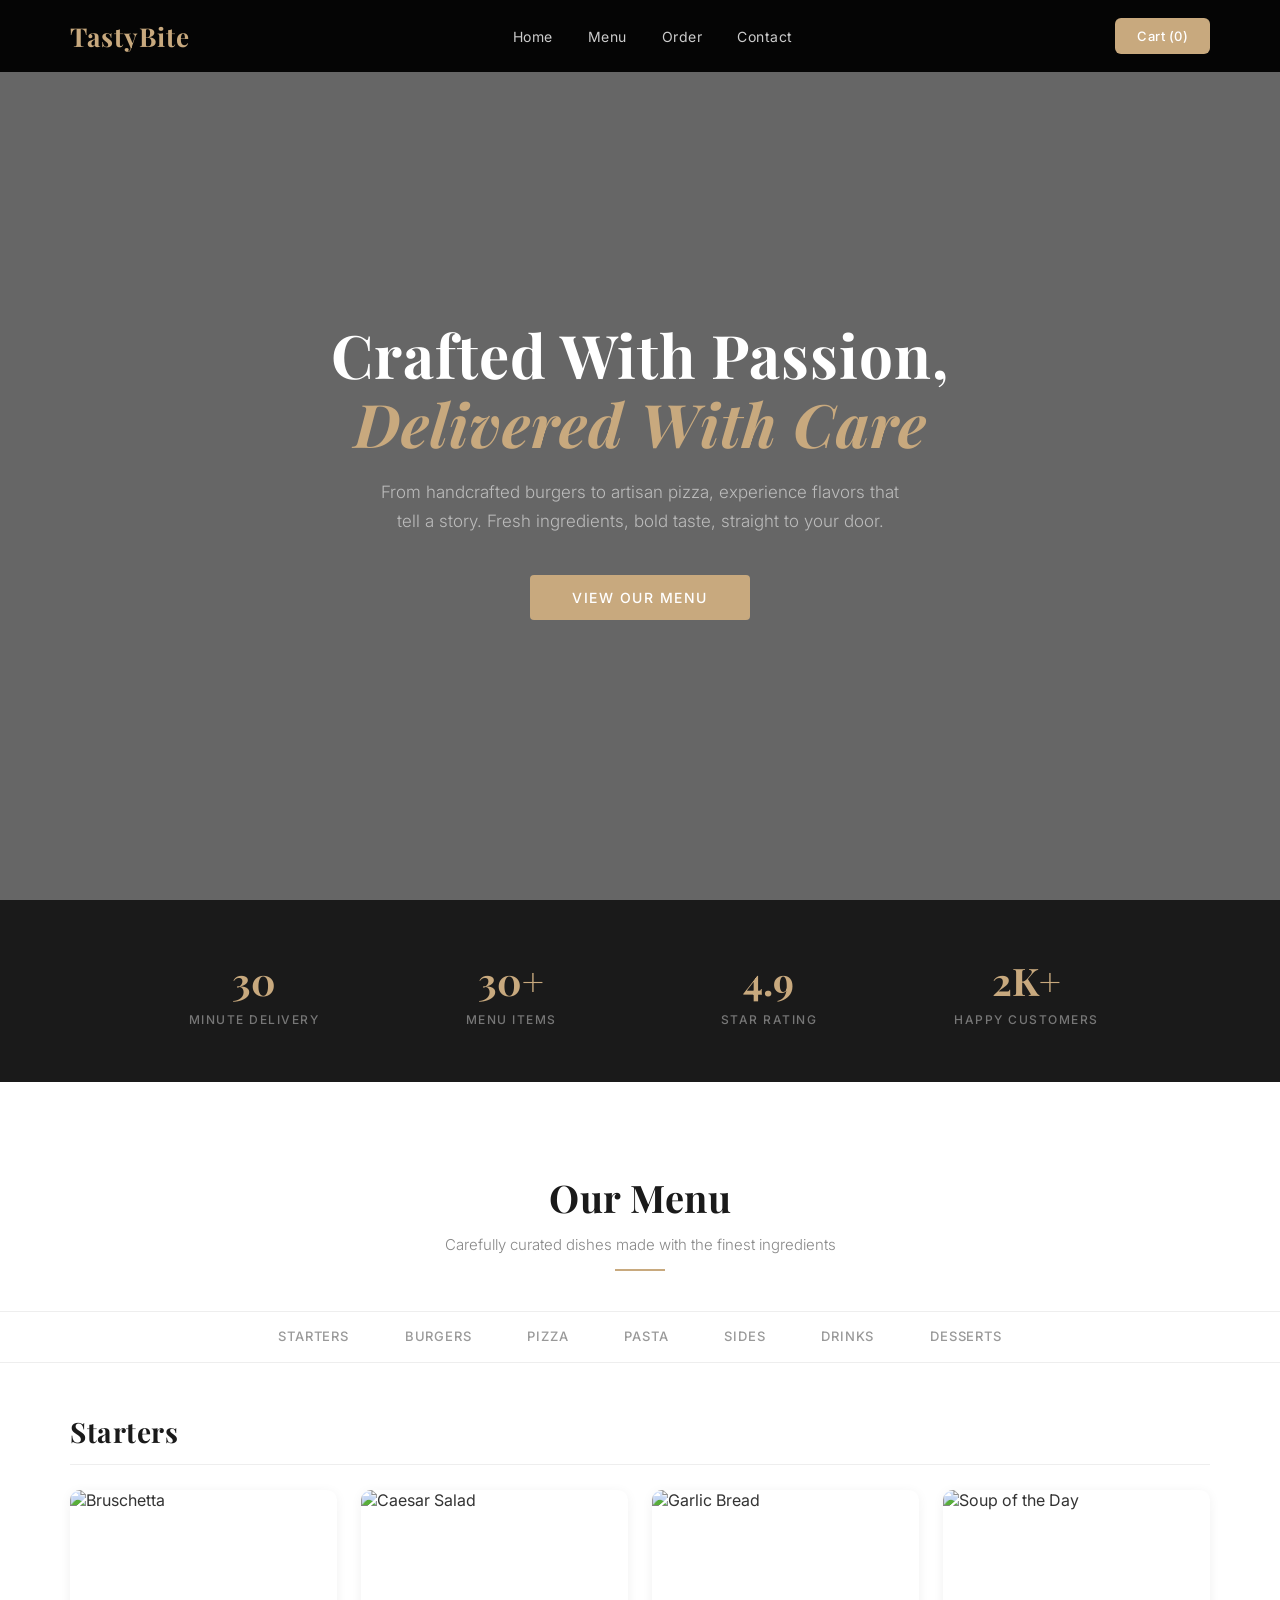
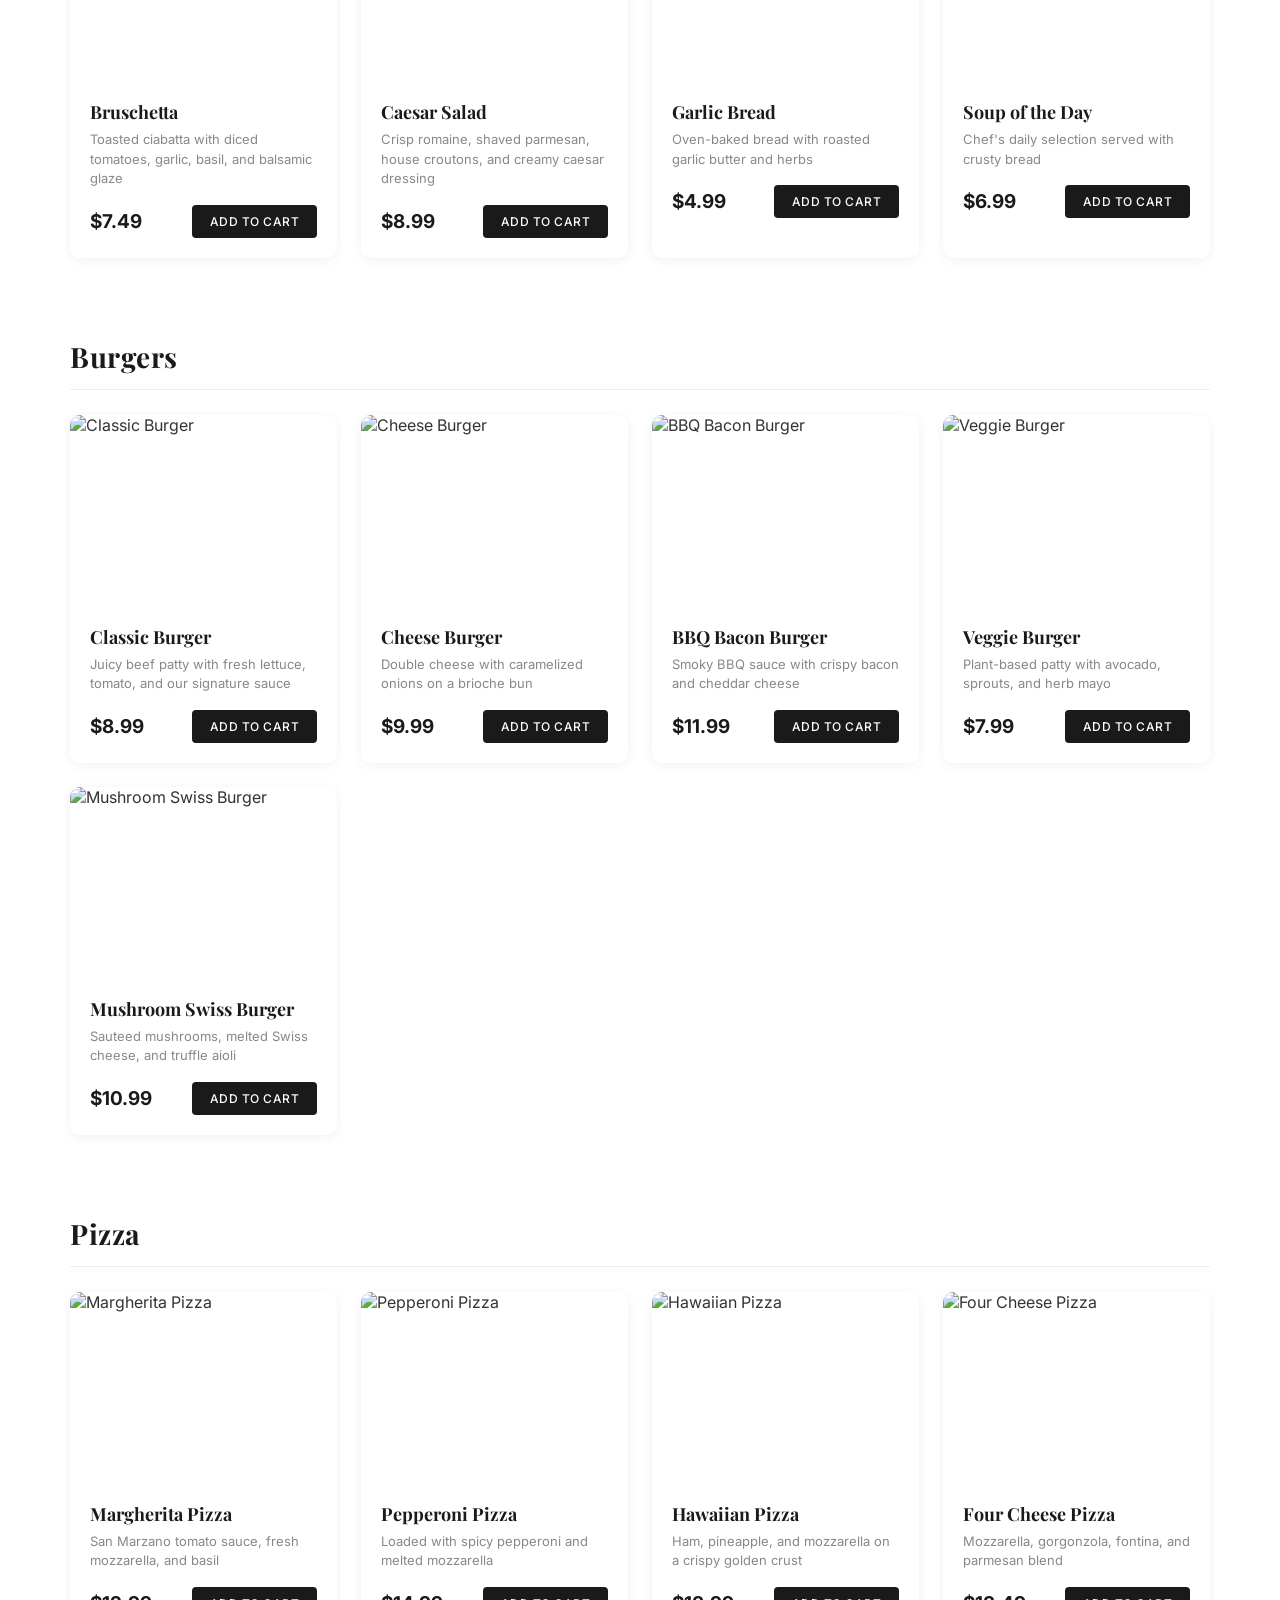
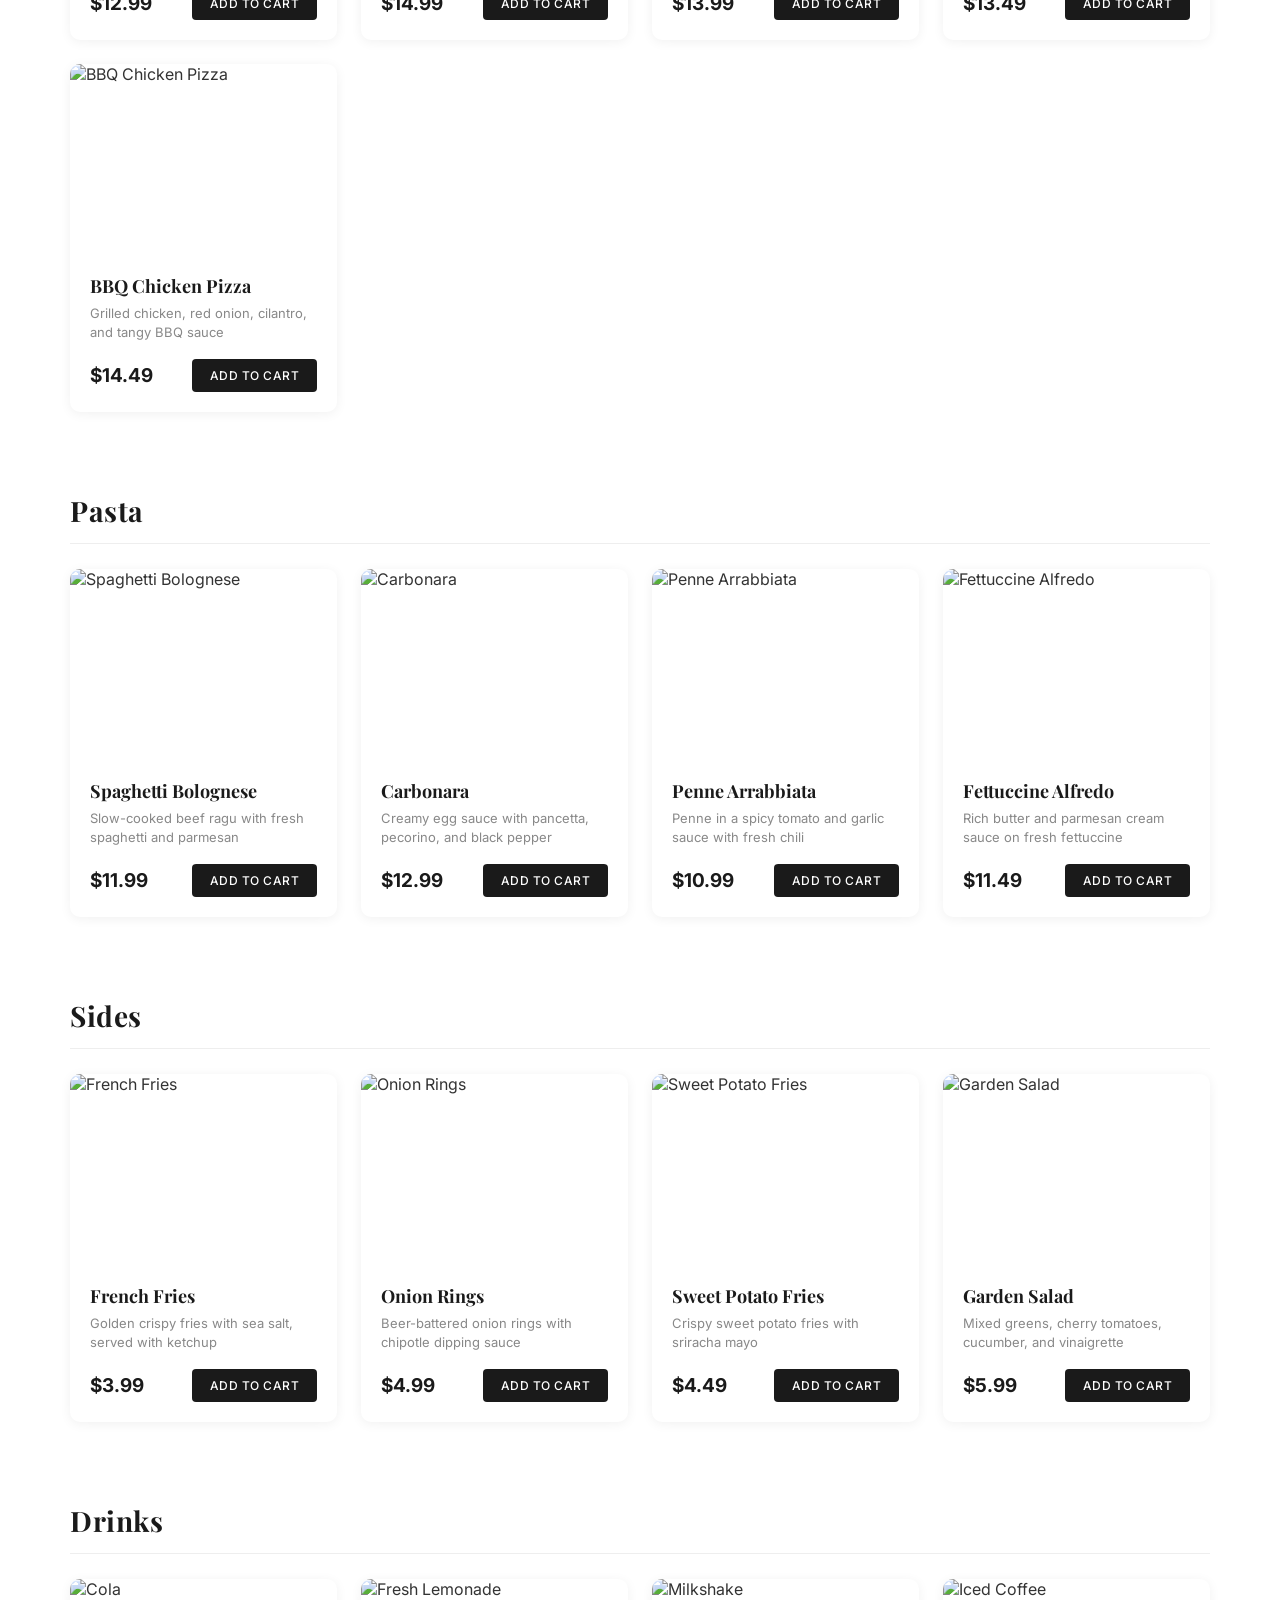
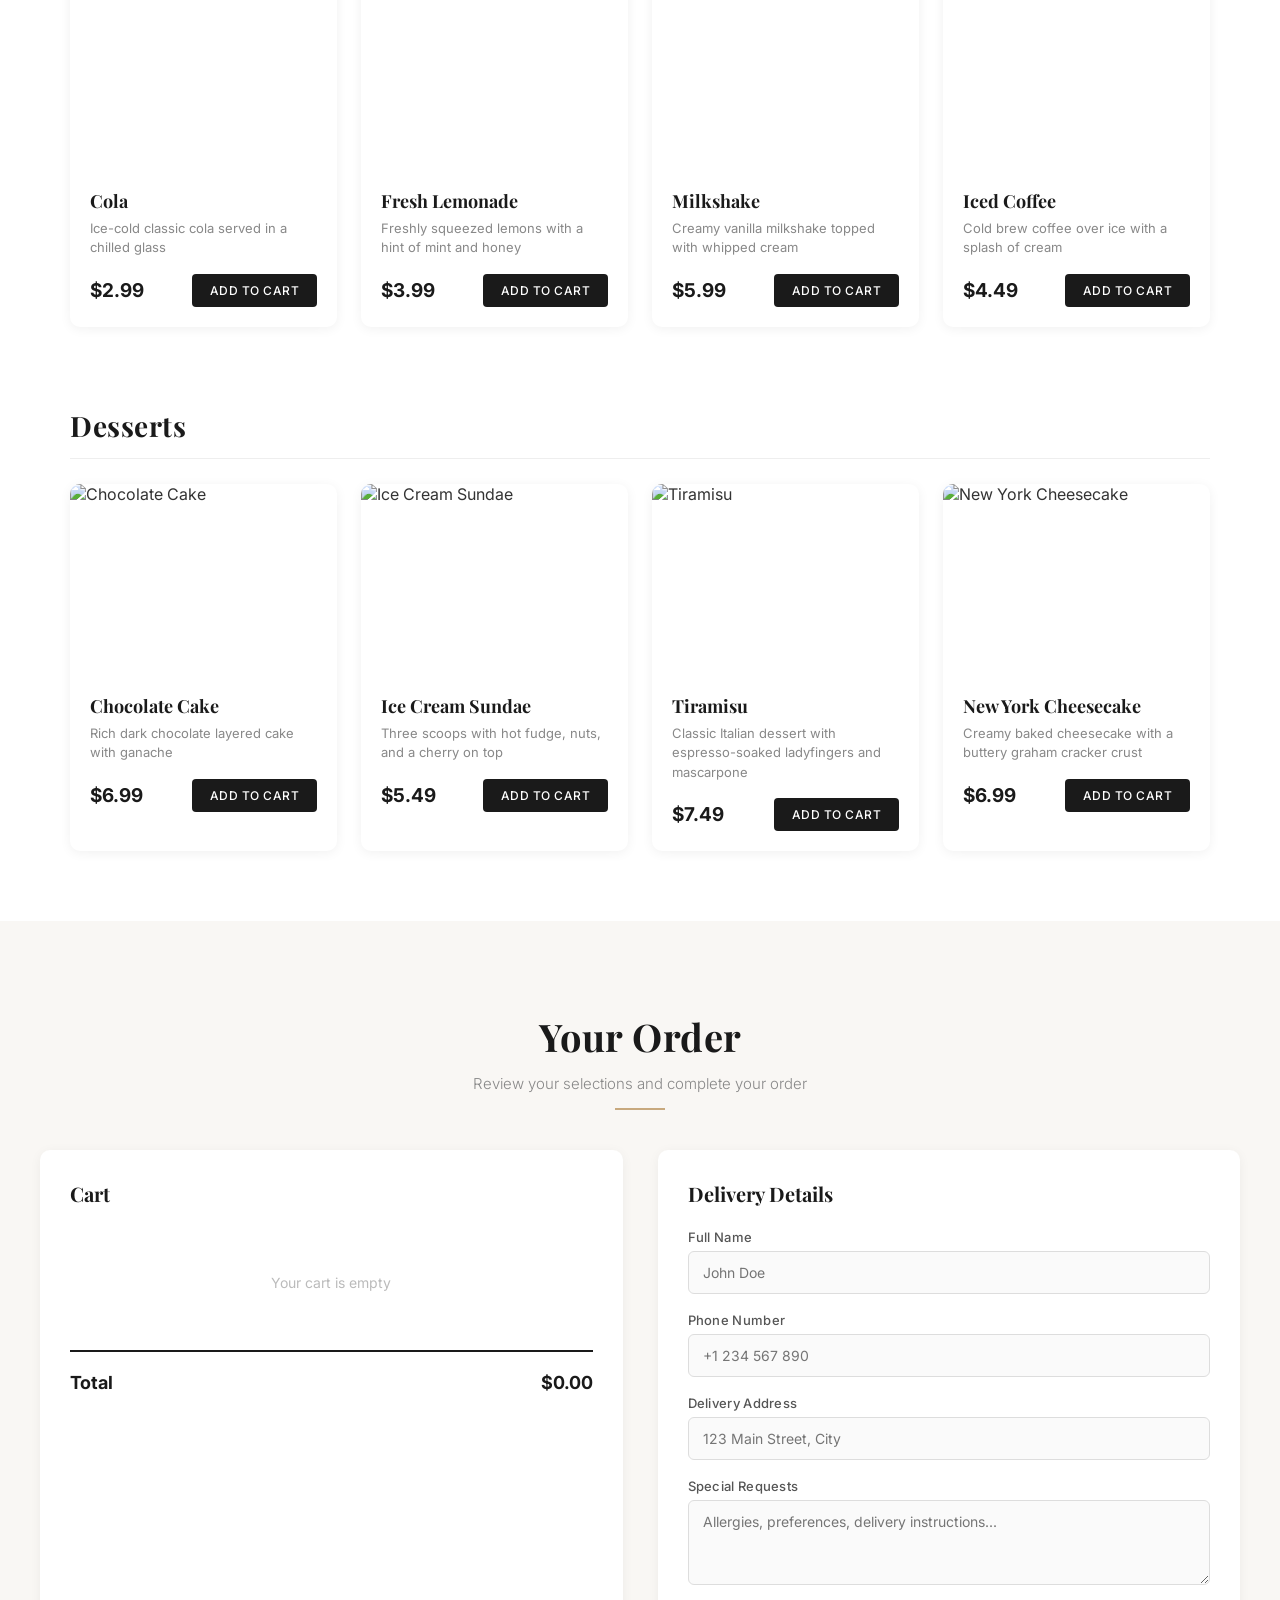
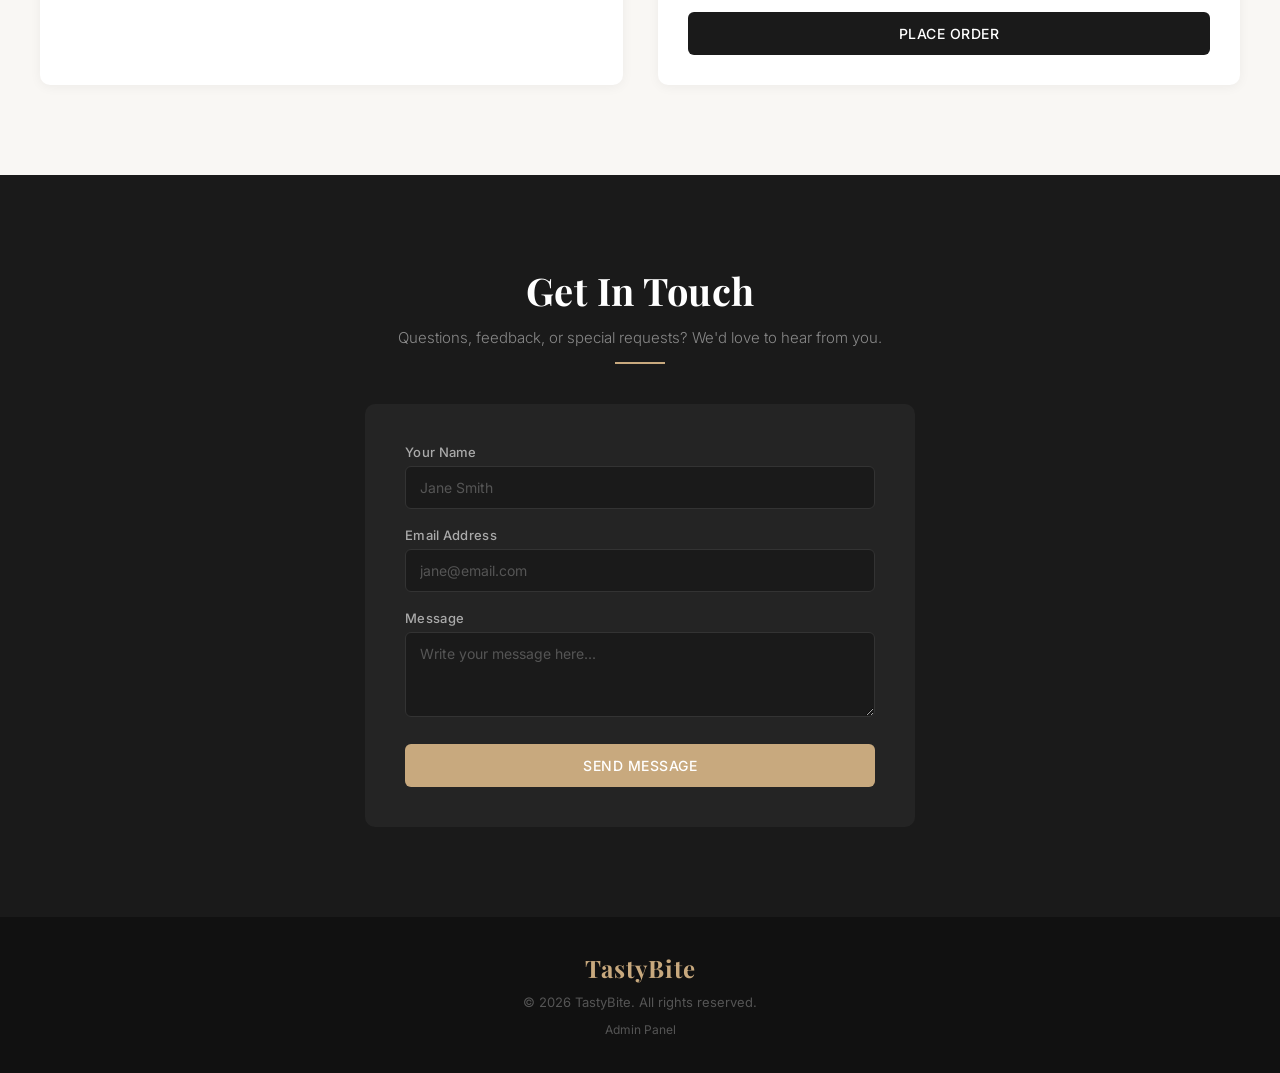
==== commit fa1df7fe: "Expand menu to 30 items, add category sections with headings, features strip" ====
--- a/index.html
+++ b/index.html
@@ -4,7 +4,7 @@
     <meta charset="UTF-8">
     <meta name="viewport" content="width=device-width, initial-scale=1.0">
     <title>TastyBite - Fine Food Delivered</title>
-    <meta name="description" content="Order premium meals from TastyBite. Fresh burgers, artisan pizza, craft drinks and handmade desserts.">
+    <meta name="description" content="Order premium meals from TastyBite. Fresh burgers, artisan pizza, handmade pasta, and craft desserts.">
     <link rel="stylesheet" href="css/main.css">
     <link href="https://fonts.googleapis.com/css2?family=Inter:wght@300;400;500;600;700&family=Playfair+Display:ital,wght@0,400;0,600;0,700;1,400&display=swap" rel="stylesheet">
 </head>
@@ -36,6 +36,28 @@
     </section>
 
 
+    <section class="features-strip">
+        <div class="features-grid">
+            <div class="feature-item">
+                <span class="feature-number">30</span>
+                <span class="feature-label">Minute Delivery</span>
+            </div>
+            <div class="feature-item">
+                <span class="feature-number">30+</span>
+                <span class="feature-label">Menu Items</span>
+            </div>
+            <div class="feature-item">
+                <span class="feature-number">4.9</span>
+                <span class="feature-label">Star Rating</span>
+            </div>
+            <div class="feature-item">
+                <span class="feature-number">2K+</span>
+                <span class="feature-label">Happy Customers</span>
+            </div>
+        </div>
+    </section>
+
+
     <section id="menu">
         <div class="section-header">
             <h2>Our Menu</h2>
@@ -43,15 +65,17 @@
             <div class="section-divider"></div>
         </div>
 
-        <div class="category-buttons">
-            <button class="category-btn active" onclick="filterMenu('all', this)">All</button>
-            <button class="category-btn" onclick="filterMenu('burgers', this)">Burgers</button>
-            <button class="category-btn" onclick="filterMenu('pizza', this)">Pizza</button>
-            <button class="category-btn" onclick="filterMenu('drinks', this)">Drinks</button>
-            <button class="category-btn" onclick="filterMenu('desserts', this)">Desserts</button>
+        <div class="category-nav" id="category-nav">
+            <a href="#cat-starters" onclick="scrollToCategory('cat-starters'); return false;">Starters</a>
+            <a href="#cat-burgers" onclick="scrollToCategory('cat-burgers'); return false;">Burgers</a>
+            <a href="#cat-pizza" onclick="scrollToCategory('cat-pizza'); return false;">Pizza</a>
+            <a href="#cat-pasta" onclick="scrollToCategory('cat-pasta'); return false;">Pasta</a>
+            <a href="#cat-sides" onclick="scrollToCategory('cat-sides'); return false;">Sides</a>
+            <a href="#cat-drinks" onclick="scrollToCategory('cat-drinks'); return false;">Drinks</a>
+            <a href="#cat-desserts" onclick="scrollToCategory('cat-desserts'); return false;">Desserts</a>
         </div>
 
-        <div id="menu-items" class="menu-grid"></div>
+        <div id="menu-items" class="menu-items-container"></div>
     </section>
 
 
--- a/css/main.css
+++ b/css/main.css
@@ -163,11 +163,46 @@
 }
 
 
+/* ===== FEATURES STRIP ===== */
+
+.features-strip {
+    background: #1a1a1a;
+    padding: 55px 30px;
+}
+
+.features-grid {
+    max-width: 1000px;
+    margin: 0 auto;
+    display: grid;
+    grid-template-columns: repeat(4, 1fr);
+    gap: 30px;
+    text-align: center;
+}
+
+.feature-item .feature-number {
+    display: block;
+    font-family: 'Playfair Display', serif;
+    font-size: 38px;
+    font-weight: 700;
+    color: #c8a97e;
+    margin-bottom: 6px;
+}
+
+.feature-item .feature-label {
+    display: block;
+    color: #777;
+    font-size: 12px;
+    text-transform: uppercase;
+    letter-spacing: 1.5px;
+    font-weight: 500;
+}
+
+
 /* ===== SECTION HEADERS ===== */
 
 .section-header {
     text-align: center;
-    margin-bottom: 50px;
+    margin-bottom: 40px;
 }
 
 .section-header h2 {
@@ -194,45 +229,76 @@
 /* ===== MENU SECTION ===== */
 
 #menu {
-    padding: 90px 30px;
+    padding: 90px 0 40px;
+}
+
+#menu .section-header {
+    padding: 0 30px;
+}
+
+
+/* ===== CATEGORY NAV ===== */
+
+.category-nav {
+    display: flex;
+    justify-content: center;
+    background: #fff;
+    border-bottom: 1px solid #eee;
+    border-top: 1px solid #eee;
+    position: sticky;
+    top: 56px;
+    z-index: 100;
+    gap: 0;
+    overflow-x: auto;
+}
+
+.category-nav a {
+    padding: 16px 28px;
+    text-decoration: none;
+    color: #999;
+    font-size: 13px;
+    font-weight: 500;
+    letter-spacing: 0.8px;
+    text-transform: uppercase;
+    border-bottom: 2px solid transparent;
+    transition: all 0.3s;
+    white-space: nowrap;
+}
+
+.category-nav a:hover {
+    color: #1a1a1a;
+    border-bottom-color: #c8a97e;
+}
+
+
+/* ===== MENU CATEGORIES ===== */
+
+.menu-items-container {
     max-width: 1200px;
     margin: 0 auto;
-}
-
-.category-buttons {
-    display: flex;
-    justify-content: center;
-    gap: 10px;
-    margin-bottom: 45px;
-    flex-wrap: wrap;
-}
-
-.category-btn {
-    padding: 9px 22px;
-    border: 1px solid #ddd;
-    background: transparent;
-    color: #666;
-    border-radius: 4px;
-    cursor: pointer;
-    font-family: 'Inter', sans-serif;
-    font-size: 13px;
-    font-weight: 500;
+    padding: 0 30px;
+}
+
+.menu-category {
+    padding-top: 50px;
+    margin-bottom: 30px;
+    scroll-margin-top: 120px;
+}
+
+.category-heading {
+    font-size: 28px;
+    color: #1a1a1a;
+    margin-bottom: 8px;
+    padding-bottom: 14px;
+    border-bottom: 1px solid #eee;
     letter-spacing: 0.5px;
-    text-transform: uppercase;
-    transition: all 0.3s;
-}
-
-.category-btn:hover,
-.category-btn.active {
-    background: #1a1a1a;
-    color: #fff;
-    border-color: #1a1a1a;
 }
 
 .menu-grid {
     display: grid;
-    grid-template-columns: repeat(auto-fill, minmax(280px, 1fr));
-    gap: 28px;
+    grid-template-columns: repeat(auto-fill, minmax(260px, 1fr));
+    gap: 24px;
+    margin-top: 25px;
 }
 
 .menu-card {
@@ -250,26 +316,26 @@
 
 .menu-card img {
     width: 100%;
-    height: 200px;
+    height: 190px;
     object-fit: cover;
     display: block;
 }
 
 .card-info {
-    padding: 22px;
+    padding: 20px;
 }
 
 .card-info h3 {
-    font-size: 19px;
-    margin-bottom: 8px;
+    font-size: 18px;
+    margin-bottom: 6px;
     color: #1a1a1a;
 }
 
 .card-desc {
     font-size: 13px;
     color: #888;
-    margin-bottom: 18px;
-    line-height: 1.6;
+    margin-bottom: 16px;
+    line-height: 1.5;
 }
 
 .card-bottom {
@@ -279,9 +345,10 @@
 }
 
 .price {
-    font-size: 20px;
+    font-size: 19px;
     font-weight: 700;
     color: #1a1a1a;
+    font-family: 'Inter', sans-serif;
 }
 
 .add-btn {
@@ -622,6 +689,7 @@
     font-size: 48px;
     display: block;
     margin-bottom: 18px;
+    color: #4caf50;
 }
 
 .popup-box h3 {
@@ -712,7 +780,7 @@
     }
 
     .hero-content h1 {
-        font-size: 36px;
+        font-size: 34px;
     }
 
     .hero-subtitle {
@@ -723,6 +791,31 @@
         background-attachment: scroll;
     }
 
+    .features-grid {
+        grid-template-columns: repeat(2, 1fr);
+        gap: 25px;
+    }
+
+    .feature-item .feature-number {
+        font-size: 30px;
+    }
+
+    .category-nav {
+        justify-content: flex-start;
+        -webkit-overflow-scrolling: touch;
+        padding: 0 10px;
+    }
+
+    .category-nav a {
+        padding: 14px 18px;
+        font-size: 12px;
+    }
+
+    .menu-grid {
+        grid-template-columns: 1fr;
+        gap: 18px;
+    }
+
     .order-layout {
         grid-template-columns: 1fr;
     }
@@ -734,4 +827,14 @@
     .contact-form {
         padding: 25px;
     }
-}
+
+    .category-heading {
+        font-size: 24px;
+    }
+}
+
+@media (min-width: 769px) and (max-width: 1024px) {
+    .menu-grid {
+        grid-template-columns: repeat(2, 1fr);
+    }
+}
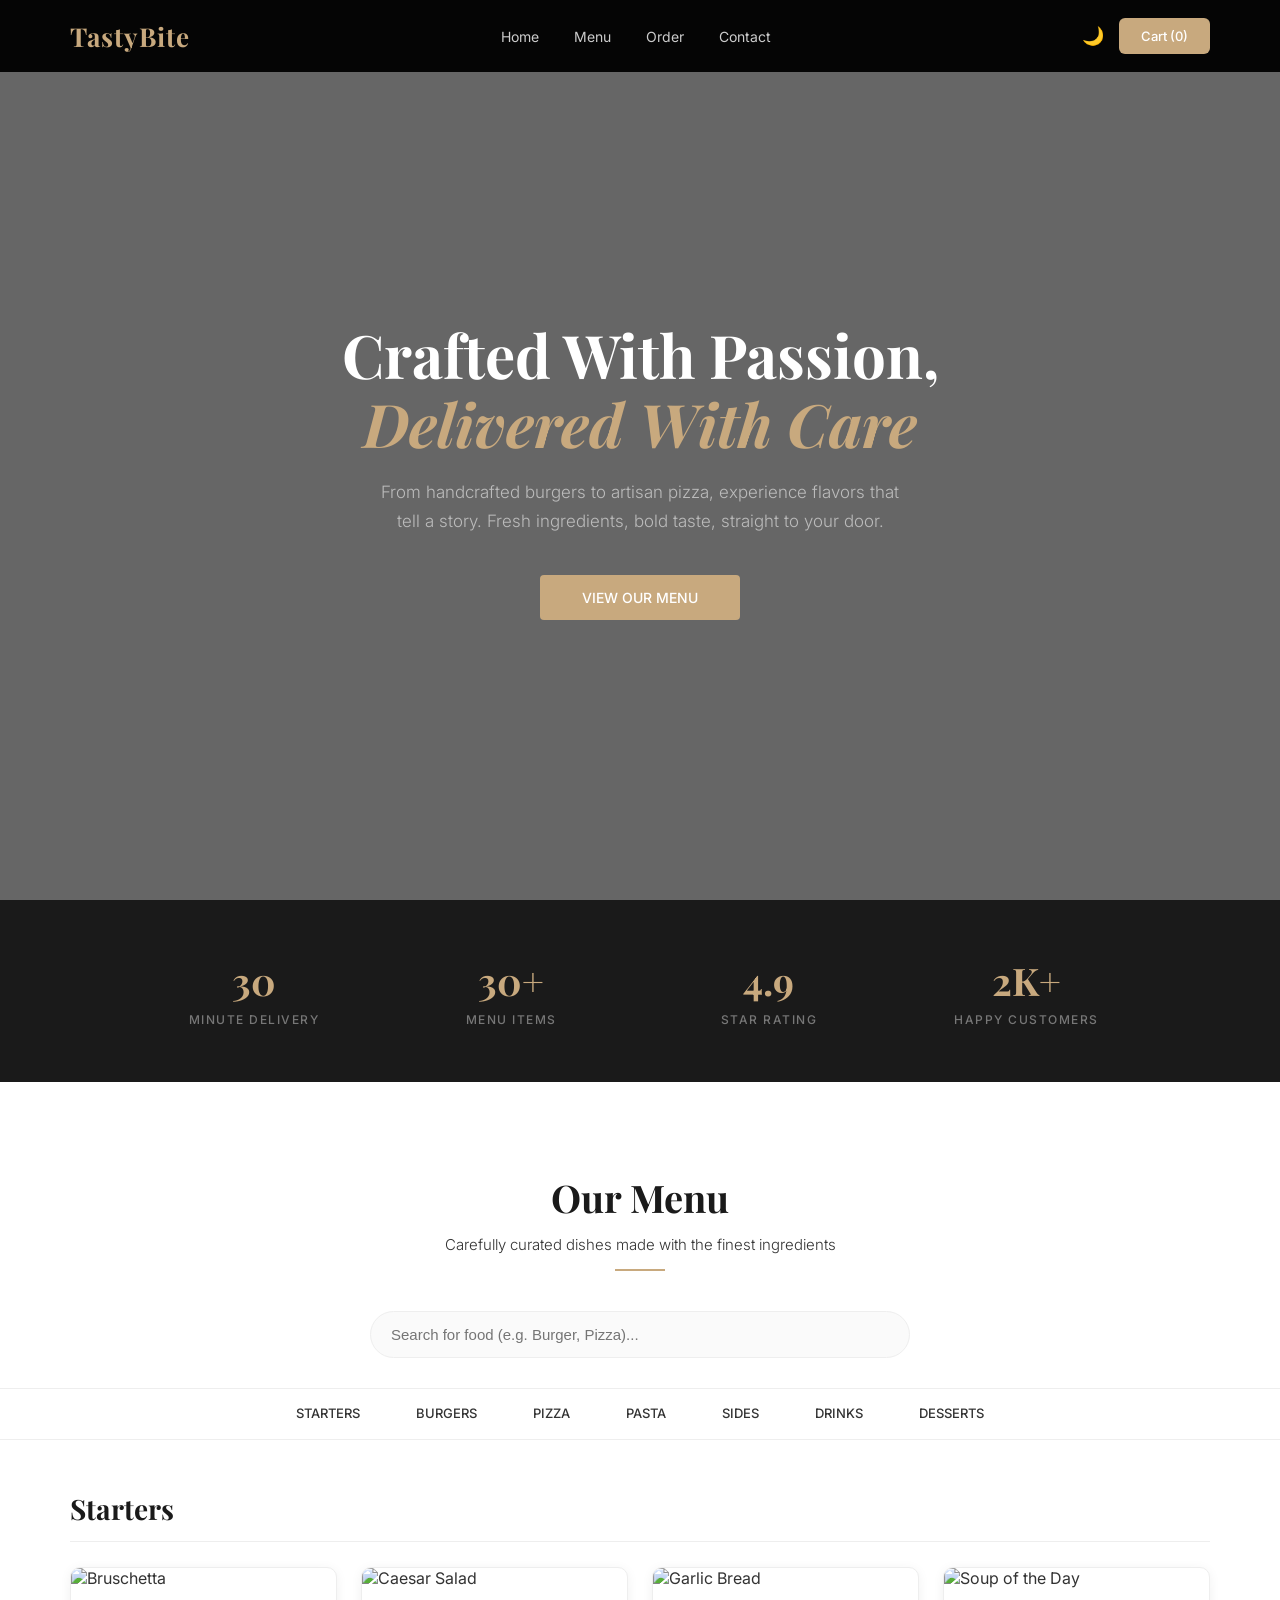
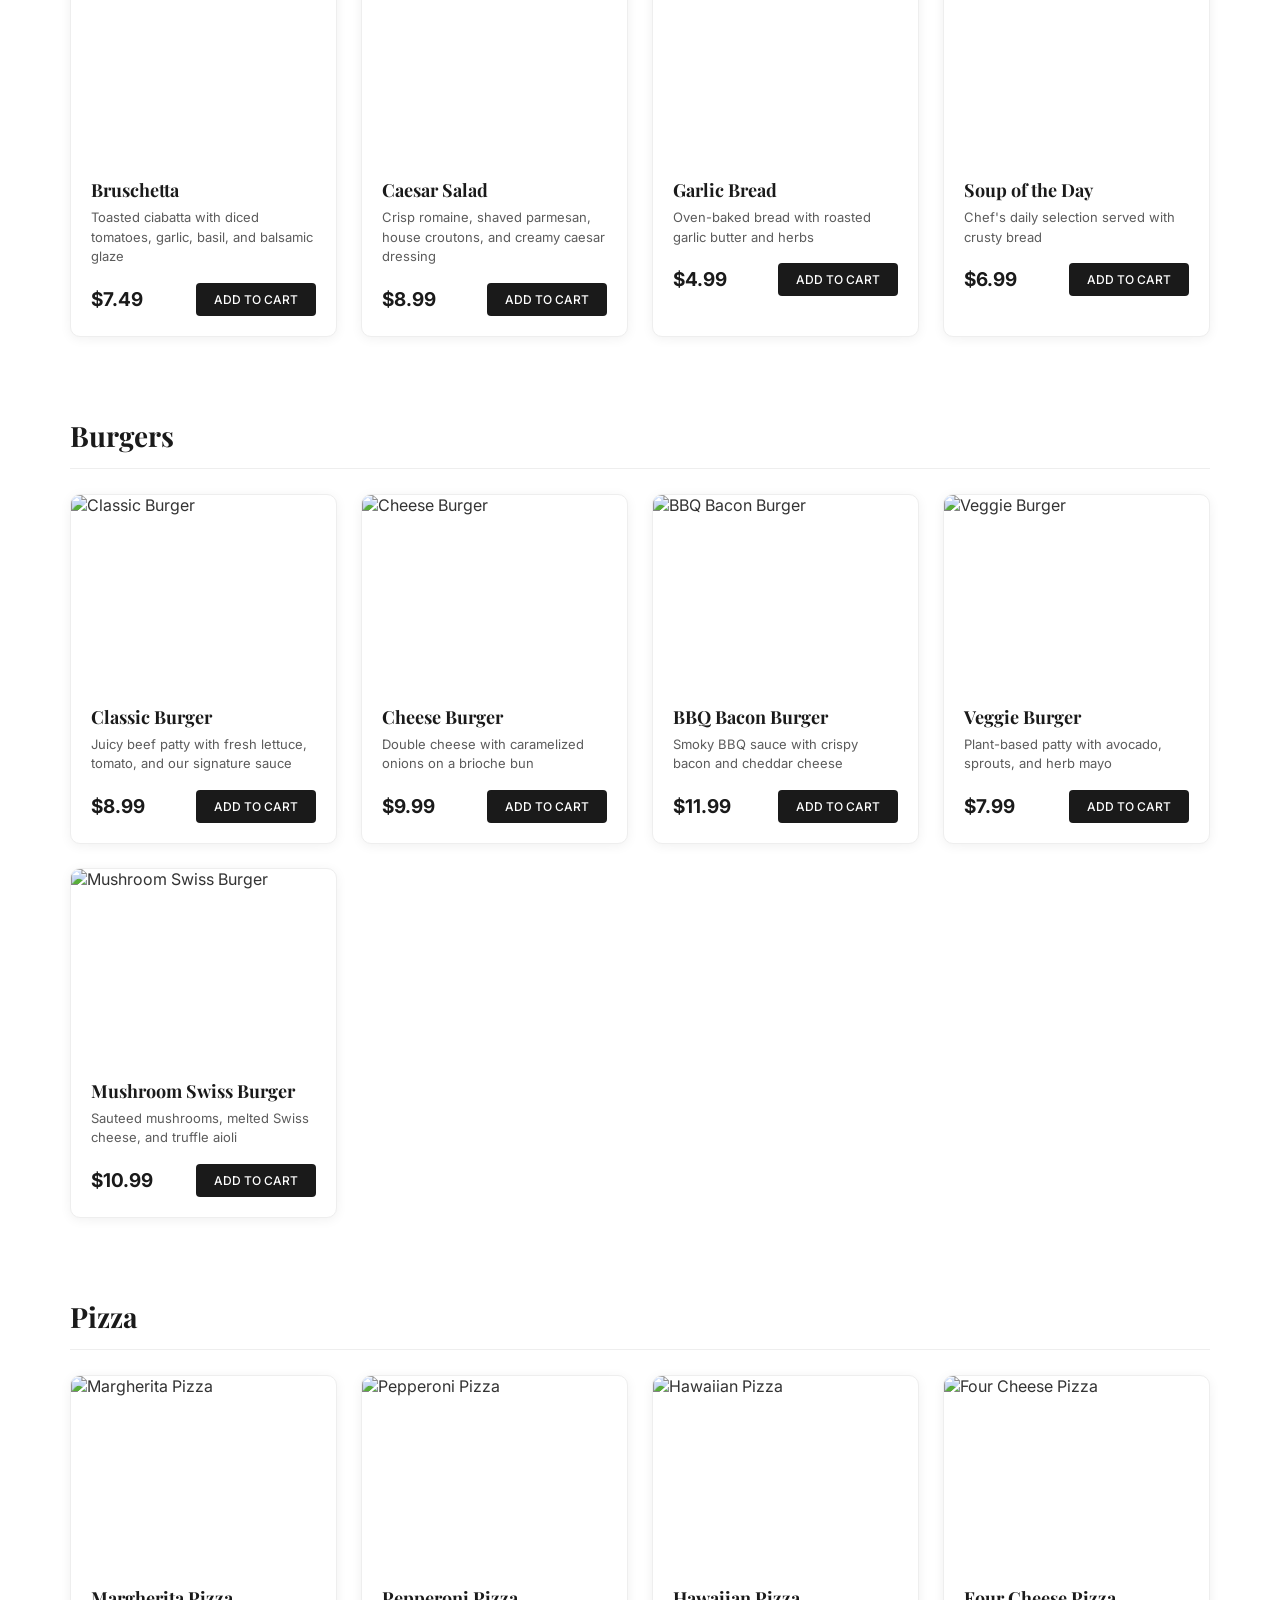
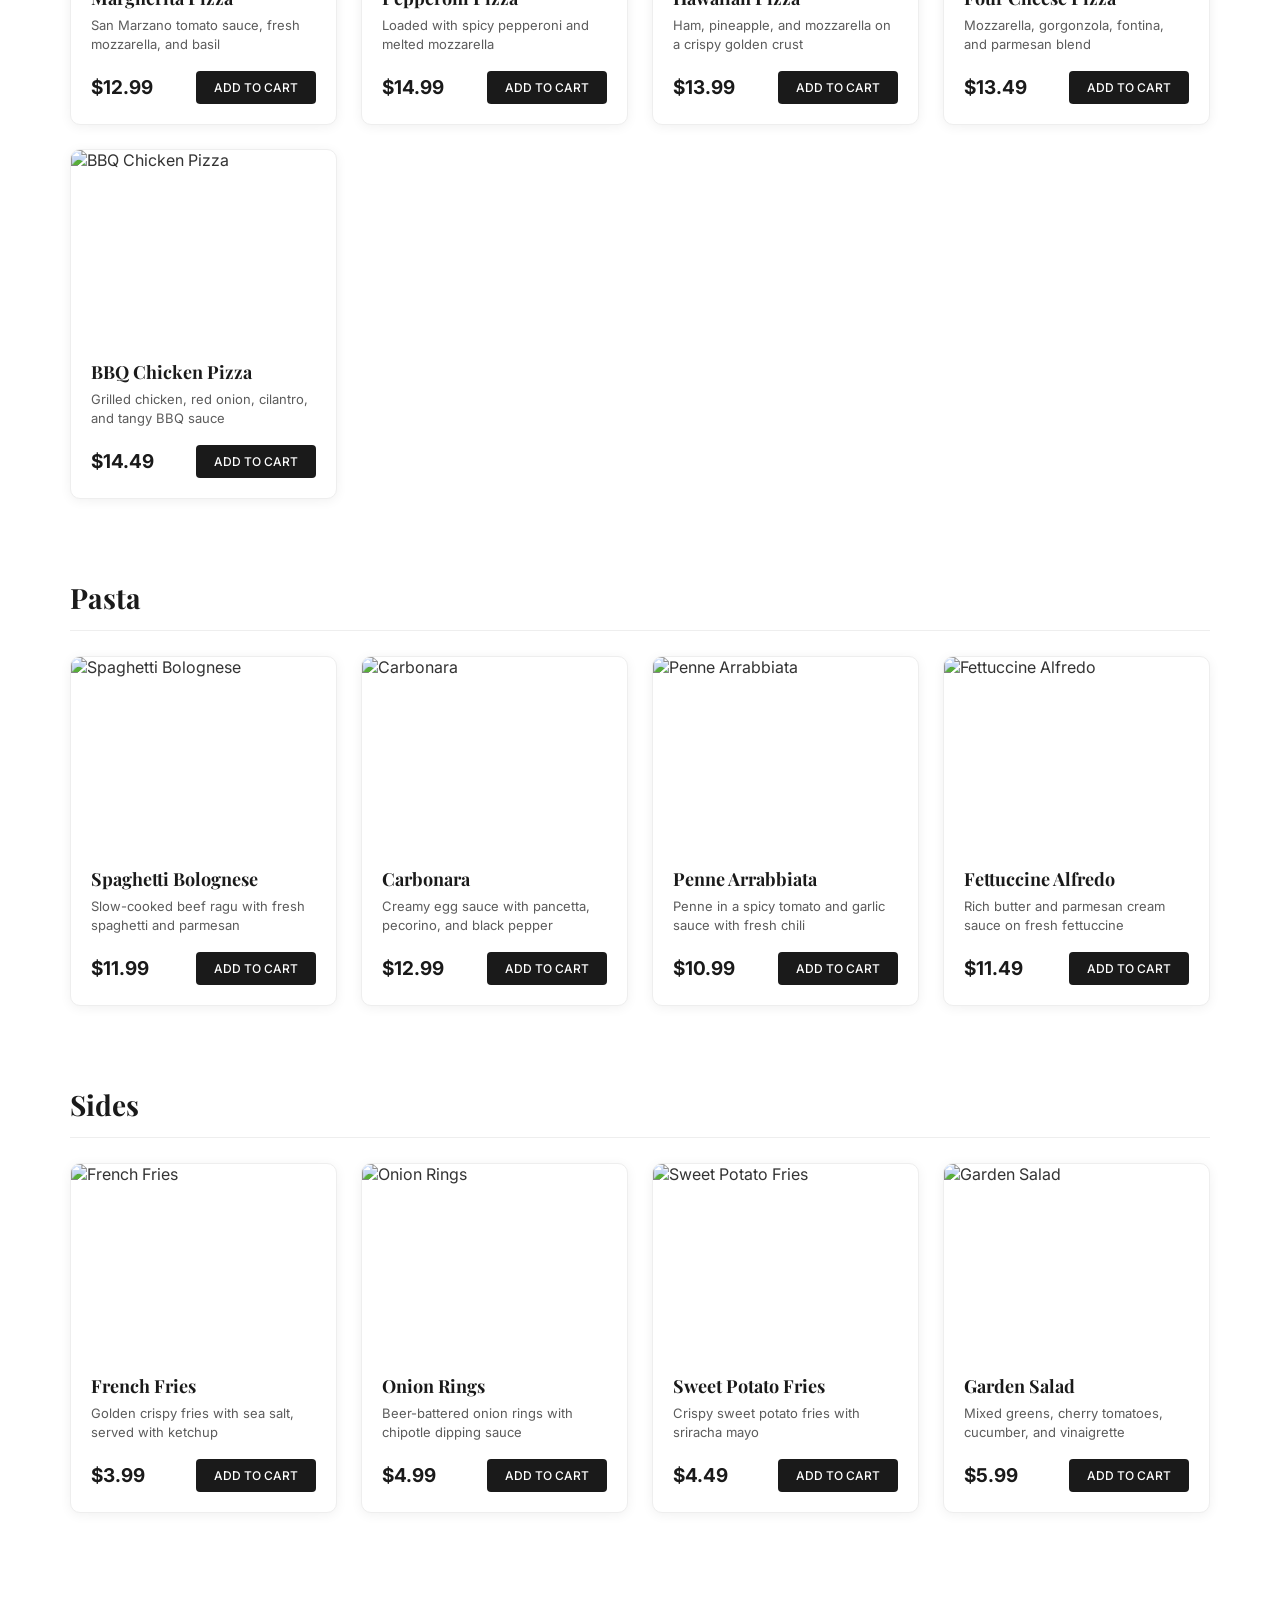
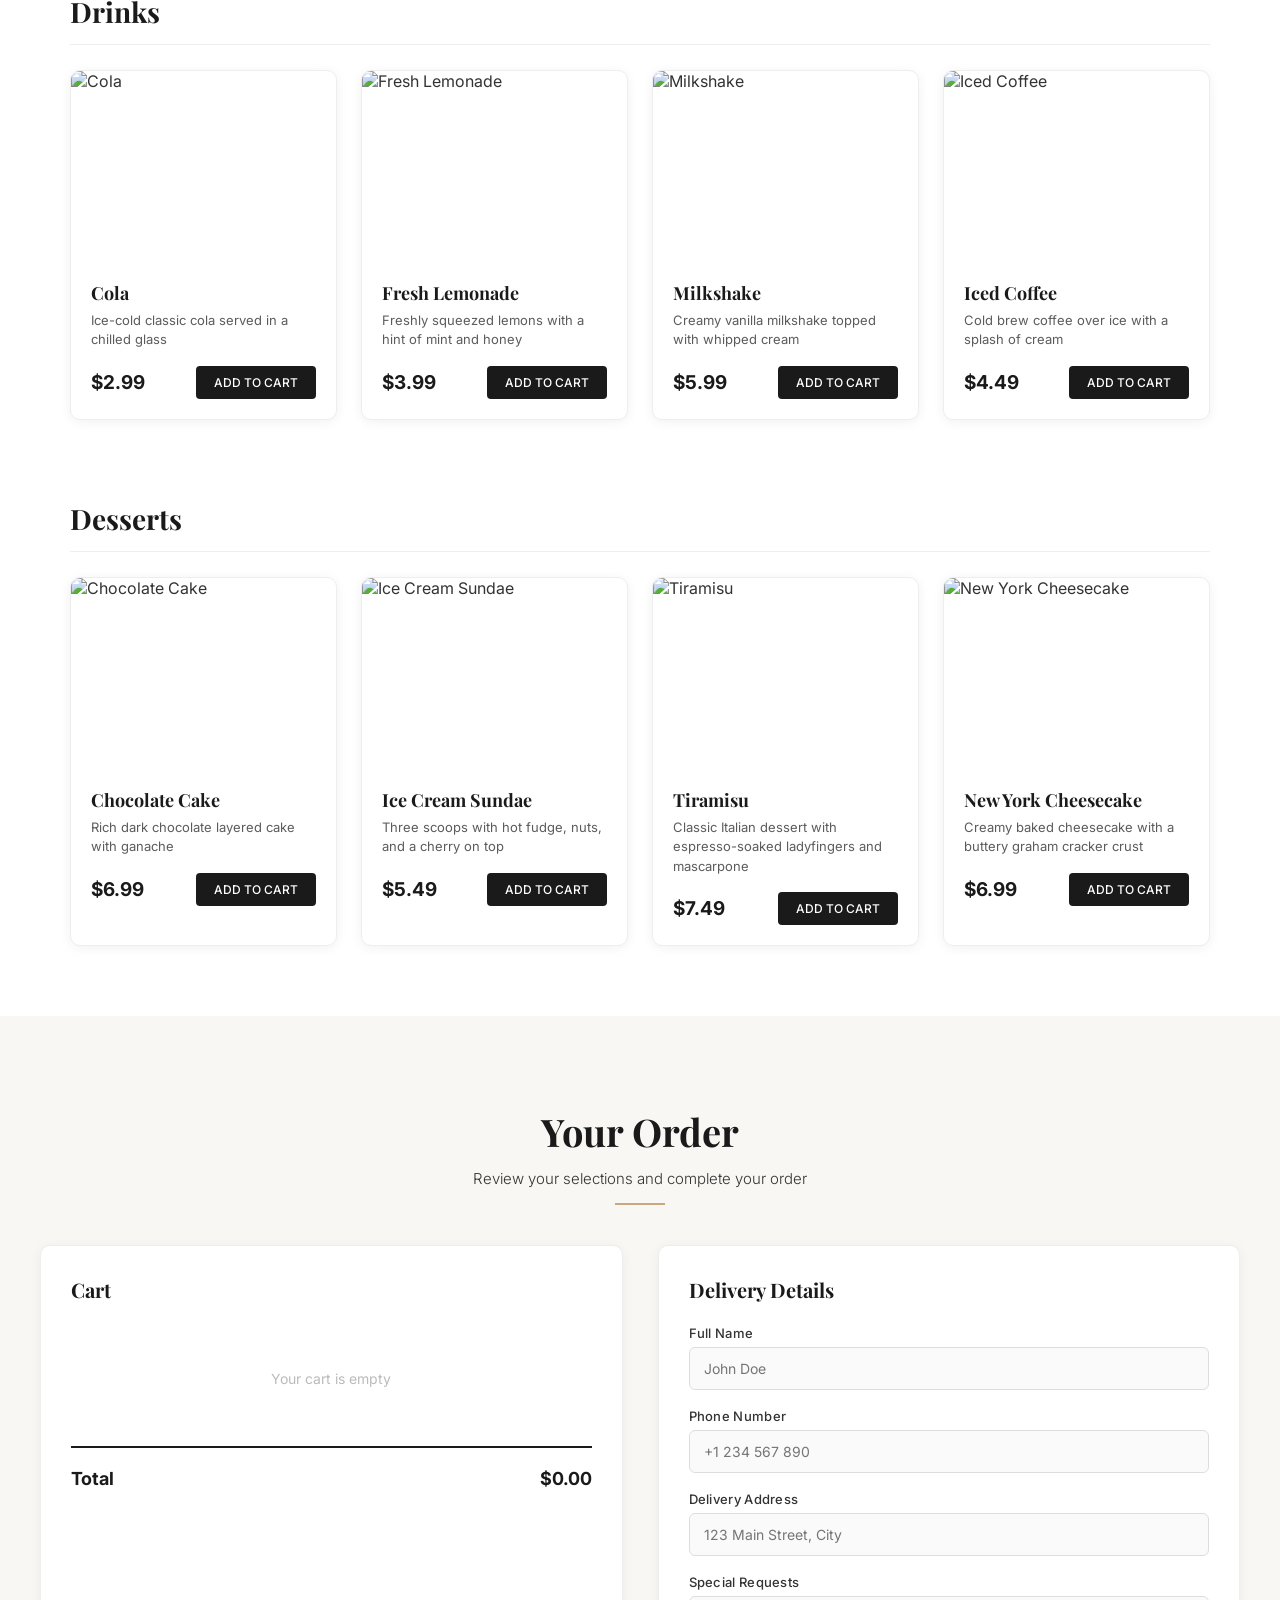
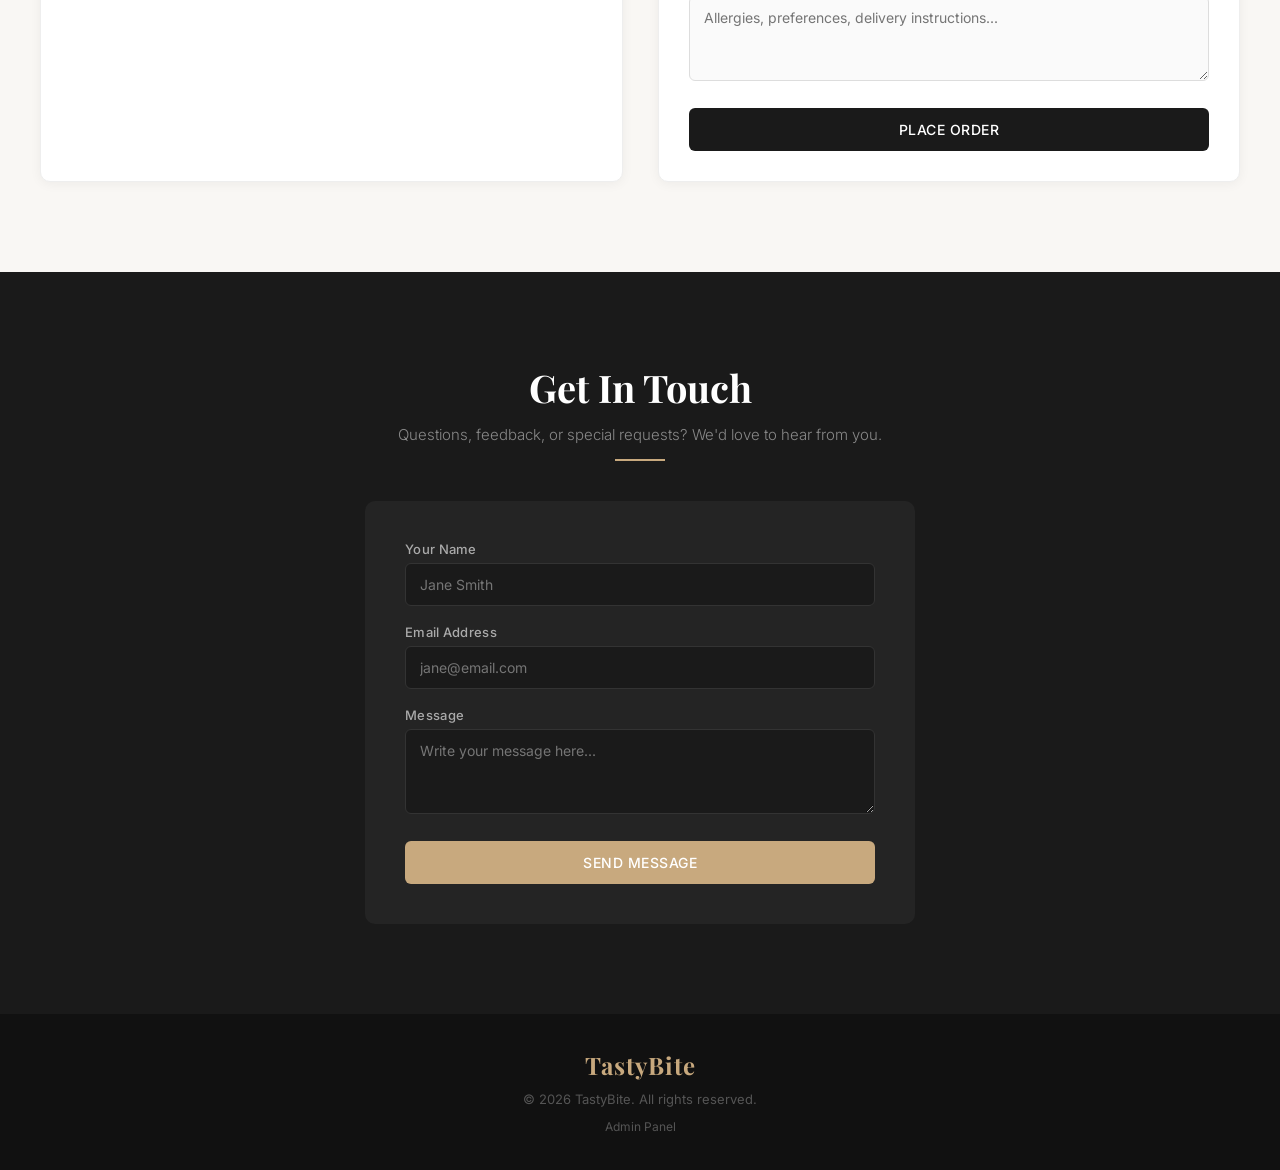
==== commit 89cad2f1: "Add Dark Mode, Live Search, Scroll Animations, and Custom Form Validation" ====
--- a/index.html
+++ b/index.html
@@ -19,15 +19,18 @@
                 <li><a href="#order">Order</a></li>
                 <li><a href="#contact">Contact</a></li>
             </ul>
-            <button id="cart-button" onclick="scrollToOrder()">
-                Cart (<span id="cart-count">0</span>)
-            </button>
+            <div class="nav-actions">
+                <button id="theme-toggle" onclick="toggleTheme()" class="theme-btn">🌙</button>
+                <button id="cart-button" onclick="scrollToOrder()">
+                    Cart (<span id="cart-count">0</span>)
+                </button>
+            </div>
             <button id="menu-toggle" onclick="toggleMobileMenu()">&#9776;</button>
         </div>
     </nav>
 
 
-    <section id="home" class="hero">
+    <section id="home" class="hero reveal">
         <div class="hero-content">
             <h1>Crafted With Passion,<br><span>Delivered With Care</span></h1>
             <p class="hero-subtitle">From handcrafted burgers to artisan pizza, experience flavors that tell a story. Fresh ingredients, bold taste, straight to your door.</p>
@@ -36,7 +39,7 @@
     </section>
 
 
-    <section class="features-strip">
+    <section class="features-strip reveal">
         <div class="features-grid">
             <div class="feature-item">
                 <span class="feature-number">30</span>
@@ -58,11 +61,15 @@
     </section>
 
 
-    <section id="menu">
+    <section id="menu" class="reveal">
         <div class="section-header">
             <h2>Our Menu</h2>
             <p>Carefully curated dishes made with the finest ingredients</p>
             <div class="section-divider"></div>
+        </div>
+
+        <div class="search-container">
+            <input type="text" id="menu-search" placeholder="Search for food (e.g. Burger, Pizza)..." oninput="handleSearch()">
         </div>
 
         <div class="category-nav" id="category-nav">
@@ -79,7 +86,7 @@
     </section>
 
 
-    <section id="order">
+    <section id="order" class="reveal">
         <div class="order-container">
             <div class="section-header">
                 <h2>Your Order</h2>
@@ -99,18 +106,21 @@
 
                 <div class="form-section">
                     <h3>Delivery Details</h3>
-                    <form id="order-form" onsubmit="handleOrderSubmit(event)">
+                    <form id="order-form" onsubmit="handleOrderSubmit(event)" novalidate>
                         <div class="form-group">
                             <label for="order-name">Full Name</label>
-                            <input type="text" id="order-name" placeholder="John Doe" required>
+                            <input type="text" id="order-name" placeholder="John Doe">
+                            <span class="error-text" id="error-order-name"></span>
                         </div>
                         <div class="form-group">
                             <label for="order-phone">Phone Number</label>
-                            <input type="tel" id="order-phone" placeholder="+1 234 567 890" required>
+                            <input type="tel" id="order-phone" placeholder="+1 234 567 890">
+                            <span class="error-text" id="error-order-phone"></span>
                         </div>
                         <div class="form-group">
                             <label for="order-address">Delivery Address</label>
-                            <input type="text" id="order-address" placeholder="123 Main Street, City" required>
+                            <input type="text" id="order-address" placeholder="123 Main Street, City">
+                            <span class="error-text" id="error-order-address"></span>
                         </div>
                         <div class="form-group">
                             <label for="order-notes">Special Requests</label>
@@ -124,25 +134,28 @@
     </section>
 
 
-    <section id="contact">
+    <section id="contact" class="reveal">
         <div class="section-header">
             <h2>Get In Touch</h2>
             <p>Questions, feedback, or special requests? We'd love to hear from you.</p>
             <div class="section-divider"></div>
         </div>
 
-        <form id="contact-form" class="contact-form" onsubmit="handleContactSubmit(event)">
+        <form id="contact-form" class="contact-form" onsubmit="handleContactSubmit(event)" novalidate>
             <div class="form-group">
                 <label for="contact-name">Your Name</label>
-                <input type="text" id="contact-name" placeholder="Jane Smith" required>
+                <input type="text" id="contact-name" placeholder="Jane Smith">
+                <span class="error-text" id="error-contact-name"></span>
             </div>
             <div class="form-group">
                 <label for="contact-email">Email Address</label>
-                <input type="email" id="contact-email" placeholder="jane@email.com" required>
+                <input type="email" id="contact-email" placeholder="jane@email.com">
+                <span class="error-text" id="error-contact-email"></span>
             </div>
             <div class="form-group">
                 <label for="contact-message">Message</label>
-                <textarea id="contact-message" placeholder="Write your message here..." required></textarea>
+                <textarea id="contact-message" placeholder="Write your message here..."></textarea>
+                <span class="error-text" id="error-contact-message"></span>
             </div>
             <button type="submit" class="submit-btn">Send Message</button>
         </form>
--- a/css/main.css
+++ b/css/main.css
@@ -1,840 +1,206 @@
-* {
-    margin: 0;
-    padding: 0;
-    box-sizing: border-box;
-}
-
-html {
-    scroll-behavior: smooth;
-}
+:root {
+    --bg-color: #fff;
+    --text-color: #333;
+    --heading-color: #1a1a1a;
+    --primary-color: #c8a97e;
+    --primary-hover: #b8955e;
+    --nav-bg: rgba(0, 0, 0, 0.95);
+    --nav-scrolled: rgba(0, 0, 0, 0.98);
+    --card-bg: #fff;
+    --section-bg: #f9f7f4;
+    --footer-bg: #111;
+    --border-color: #eee;
+    --input-bg: #fafafa;
+    --input-border: #ddd;
+    --error-color: #e74c3c;
+    --btn-dark: #1a1a1a;
+    --btn-dark-text: #fff;
+}
+
+body.dark-theme {
+    --bg-color: #121212;
+    --text-color: #bbb;
+    --heading-color: #fff;
+    --card-bg: #1e1e1e;
+    --section-bg: #181818;
+    --border-color: #333;
+    --input-bg: #2a2a2a;
+    --input-border: #444;
+    --btn-dark: #fff;
+    --btn-dark-text: #1a1a1a;
+}
+
+* { margin: 0; padding: 0; box-sizing: border-box; }
+html { scroll-behavior: smooth; }
 
 body {
     font-family: 'Inter', sans-serif;
-    color: #333;
-    background: #fff;
+    color: var(--text-color);
+    background: var(--bg-color);
+    transition: background 0.3s, color 0.3s;
 }
 
 h1, h2, h3, h4 {
     font-family: 'Playfair Display', serif;
-}
-
+    color: var(--heading-color);
+}
 
 /* ===== NAVBAR ===== */
-
 #navbar {
-    position: fixed;
-    top: 0;
-    width: 100%;
-    background: rgba(0, 0, 0, 0.95);
-    padding: 18px 0;
-    z-index: 1000;
-    transition: all 0.3s;
-    backdrop-filter: blur(10px);
-}
-
-#navbar.scrolled {
-    padding: 12px 0;
-    background: rgba(0, 0, 0, 0.98);
-}
-
-.nav-container {
-    max-width: 1200px;
-    margin: 0 auto;
-    padding: 0 30px;
-    display: flex;
-    align-items: center;
-    justify-content: space-between;
-}
-
-.logo {
-    font-family: 'Playfair Display', serif;
-    font-size: 26px;
-    font-weight: 700;
-    color: #c8a97e;
-    text-decoration: none;
-    letter-spacing: 1px;
-}
-
-.nav-links {
-    display: flex;
-    list-style: none;
-    gap: 35px;
-}
-
-.nav-links a {
-    color: #ccc;
-    text-decoration: none;
-    font-size: 14px;
-    font-weight: 400;
-    letter-spacing: 0.5px;
-    transition: color 0.3s;
-}
-
-.nav-links a:hover {
-    color: #c8a97e;
-}
+    position: fixed; top: 0; width: 100%; padding: 18px 0; z-index: 1000;
+    background: var(--nav-bg); transition: all 0.3s; backdrop-filter: blur(10px);
+}
+#navbar.scrolled { padding: 12px 0; background: var(--nav-scrolled); }
+.nav-container { max-width: 1200px; margin: 0 auto; padding: 0 30px; display: flex; align-items: center; justify-content: space-between; }
+.logo { font-family: 'Playfair Display', serif; font-size: 26px; font-weight: 700; color: var(--primary-color); text-decoration: none; letter-spacing: 1px; }
+.nav-links { display: flex; list-style: none; gap: 35px; }
+.nav-links a { color: #ccc; text-decoration: none; font-size: 14px; font-weight: 400; transition: color 0.3s; }
+.nav-links a:hover { color: var(--primary-color); }
+
+.nav-actions { display: flex; gap: 15px; align-items: center; }
+.theme-btn { background: none; border: none; font-size: 18px; cursor: pointer; color: #ccc; transition: 0.3s; }
+.theme-btn:hover { color: var(--primary-color); transform: scale(1.1); }
 
 #cart-button {
-    background: #c8a97e;
-    color: #fff;
-    border: none;
-    padding: 10px 22px;
-    border-radius: 6px;
-    cursor: pointer;
-    font-family: 'Inter', sans-serif;
-    font-size: 13px;
-    font-weight: 500;
-    letter-spacing: 0.5px;
-    transition: background 0.3s;
-}
-
-#cart-button:hover {
-    background: #b8955e;
-}
-
-#menu-toggle {
-    display: none;
-    background: none;
-    border: none;
-    color: #c8a97e;
-    font-size: 24px;
-    cursor: pointer;
-}
-
+    background: var(--primary-color); color: #fff; border: none; padding: 10px 22px; border-radius: 6px; cursor: pointer; font-family: 'Inter', sans-serif; font-size: 13px; font-weight: 500; transition: background 0.3s;
+}
+#cart-button:hover { background: var(--primary-hover); }
+#menu-toggle { display: none; background: none; border: none; color: var(--primary-color); font-size: 24px; cursor: pointer; }
 
 /* ===== HERO ===== */
-
 .hero {
-    min-height: 100vh;
-    display: flex;
-    align-items: center;
-    justify-content: center;
-    background: linear-gradient(rgba(0, 0, 0, 0.6), rgba(0, 0, 0, 0.6)),
-                url('https://images.unsplash.com/photo-1504674900247-0877df9cc836?w=1600&h=900&fit=crop');
-    background-size: cover;
-    background-position: center;
-    background-attachment: fixed;
-    text-align: center;
-    padding: 120px 30px 80px;
-}
-
-.hero-content h1 {
-    font-size: 60px;
-    color: #fff;
-    margin-bottom: 20px;
-    line-height: 1.15;
-    letter-spacing: 1px;
-}
-
-.hero-content h1 span {
-    color: #c8a97e;
-    font-style: italic;
-}
-
-.hero-subtitle {
-    font-size: 17px;
-    color: #bbb;
-    margin-bottom: 40px;
-    max-width: 520px;
-    margin-left: auto;
-    margin-right: auto;
-    line-height: 1.7;
-    font-weight: 300;
-}
-
-.hero-button {
-    display: inline-block;
-    background: #c8a97e;
-    color: #fff;
-    padding: 14px 42px;
-    border-radius: 4px;
-    text-decoration: none;
-    font-weight: 500;
-    font-size: 14px;
-    letter-spacing: 1.5px;
-    text-transform: uppercase;
-    transition: all 0.3s;
-}
-
-.hero-button:hover {
-    background: #b8955e;
-    transform: translateY(-2px);
-    box-shadow: 0 8px 25px rgba(200, 169, 126, 0.3);
-}
-
+    min-height: 100vh; display: flex; align-items: center; justify-content: center; text-align: center; padding: 120px 30px 80px;
+    background: linear-gradient(rgba(0, 0, 0, 0.6), rgba(0, 0, 0, 0.6)), url('https://images.unsplash.com/photo-1504674900247-0877df9cc836?w=1600&h=900&fit=crop'); background-size: cover; background-position: center; background-attachment: fixed;
+}
+.hero-content h1 { font-size: 60px; color: #fff; margin-bottom: 20px; line-height: 1.15; }
+.hero-content h1 span { color: var(--primary-color); font-style: italic; }
+.hero-subtitle { font-size: 17px; color: #bbb; margin-bottom: 40px; max-width: 520px; margin-left: auto; margin-right: auto; line-height: 1.7; font-weight: 300; }
+.hero-button { display: inline-block; background: var(--primary-color); color: #fff; padding: 14px 42px; border-radius: 4px; text-decoration: none; font-weight: 500; font-size: 14px; text-transform: uppercase; transition: all 0.3s; }
+.hero-button:hover { background: var(--primary-hover); transform: translateY(-2px); box-shadow: 0 8px 25px rgba(200, 169, 126, 0.3); }
 
 /* ===== FEATURES STRIP ===== */
-
-.features-strip {
-    background: #1a1a1a;
-    padding: 55px 30px;
-}
-
-.features-grid {
-    max-width: 1000px;
-    margin: 0 auto;
-    display: grid;
-    grid-template-columns: repeat(4, 1fr);
-    gap: 30px;
-    text-align: center;
-}
-
-.feature-item .feature-number {
-    display: block;
-    font-family: 'Playfair Display', serif;
-    font-size: 38px;
-    font-weight: 700;
-    color: #c8a97e;
-    margin-bottom: 6px;
-}
-
-.feature-item .feature-label {
-    display: block;
-    color: #777;
-    font-size: 12px;
-    text-transform: uppercase;
-    letter-spacing: 1.5px;
-    font-weight: 500;
-}
-
-
-/* ===== SECTION HEADERS ===== */
-
-.section-header {
-    text-align: center;
-    margin-bottom: 40px;
-}
-
-.section-header h2 {
-    font-size: 38px;
-    margin-bottom: 12px;
-    color: #1a1a1a;
-    letter-spacing: 0.5px;
-}
-
-.section-header p {
-    font-size: 15px;
-    color: #888;
-    font-weight: 300;
-}
-
-.section-divider {
-    width: 50px;
-    height: 2px;
-    background: #c8a97e;
-    margin: 15px auto 0;
-}
-
-
-/* ===== MENU SECTION ===== */
-
-#menu {
-    padding: 90px 0 40px;
-}
-
-#menu .section-header {
-    padding: 0 30px;
-}
-
-
-/* ===== CATEGORY NAV ===== */
-
-.category-nav {
-    display: flex;
-    justify-content: center;
-    background: #fff;
-    border-bottom: 1px solid #eee;
-    border-top: 1px solid #eee;
-    position: sticky;
-    top: 56px;
-    z-index: 100;
-    gap: 0;
-    overflow-x: auto;
-}
-
-.category-nav a {
-    padding: 16px 28px;
-    text-decoration: none;
-    color: #999;
-    font-size: 13px;
-    font-weight: 500;
-    letter-spacing: 0.8px;
-    text-transform: uppercase;
-    border-bottom: 2px solid transparent;
-    transition: all 0.3s;
-    white-space: nowrap;
-}
-
-.category-nav a:hover {
-    color: #1a1a1a;
-    border-bottom-color: #c8a97e;
-}
-
-
-/* ===== MENU CATEGORIES ===== */
-
-.menu-items-container {
-    max-width: 1200px;
-    margin: 0 auto;
-    padding: 0 30px;
-}
-
-.menu-category {
-    padding-top: 50px;
-    margin-bottom: 30px;
-    scroll-margin-top: 120px;
-}
-
-.category-heading {
-    font-size: 28px;
-    color: #1a1a1a;
-    margin-bottom: 8px;
-    padding-bottom: 14px;
-    border-bottom: 1px solid #eee;
-    letter-spacing: 0.5px;
-}
-
-.menu-grid {
-    display: grid;
-    grid-template-columns: repeat(auto-fill, minmax(260px, 1fr));
-    gap: 24px;
-    margin-top: 25px;
-}
-
-.menu-card {
-    background: #fff;
-    border-radius: 10px;
-    overflow: hidden;
-    box-shadow: 0 2px 12px rgba(0, 0, 0, 0.06);
-    transition: transform 0.3s, box-shadow 0.3s;
-}
-
-.menu-card:hover {
-    transform: translateY(-4px);
-    box-shadow: 0 8px 30px rgba(0, 0, 0, 0.1);
-}
-
-.menu-card img {
-    width: 100%;
-    height: 190px;
-    object-fit: cover;
-    display: block;
-}
-
-.card-info {
-    padding: 20px;
-}
-
-.card-info h3 {
-    font-size: 18px;
-    margin-bottom: 6px;
-    color: #1a1a1a;
-}
-
-.card-desc {
-    font-size: 13px;
-    color: #888;
-    margin-bottom: 16px;
-    line-height: 1.5;
-}
-
-.card-bottom {
-    display: flex;
-    align-items: center;
-    justify-content: space-between;
-}
-
-.price {
-    font-size: 19px;
-    font-weight: 700;
-    color: #1a1a1a;
-    font-family: 'Inter', sans-serif;
-}
-
-.add-btn {
-    background: #1a1a1a;
-    color: #fff;
-    border: none;
-    padding: 9px 18px;
-    border-radius: 4px;
-    cursor: pointer;
-    font-family: 'Inter', sans-serif;
-    font-size: 12px;
-    font-weight: 500;
-    letter-spacing: 0.5px;
-    text-transform: uppercase;
-    transition: all 0.3s;
-}
-
-.add-btn:hover {
-    background: #c8a97e;
-}
-
-
-/* ===== ORDER SECTION ===== */
-
-#order {
-    padding: 90px 30px;
-    background: #f9f7f4;
-}
-
-.order-container {
-    max-width: 1200px;
-    margin: 0 auto;
-}
-
-.order-layout {
-    display: grid;
-    grid-template-columns: 1fr 1fr;
-    gap: 35px;
-}
-
-.cart-section,
-.form-section {
-    background: #fff;
-    border-radius: 10px;
-    padding: 30px;
-    box-shadow: 0 2px 12px rgba(0, 0, 0, 0.05);
-}
-
-.cart-section h3,
-.form-section h3 {
-    font-size: 20px;
-    margin-bottom: 22px;
-    color: #1a1a1a;
-}
-
-.cart-row {
-    display: flex;
-    align-items: center;
-    padding: 14px 0;
-    border-bottom: 1px solid #f0f0f0;
-    gap: 14px;
-}
-
-.cart-item-name {
-    flex: 1;
-    font-weight: 500;
-    font-size: 14px;
-    color: #333;
-}
-
-.quantity-controls {
-    display: flex;
-    align-items: center;
-    gap: 10px;
-}
-
-.quantity-controls button {
-    width: 28px;
-    height: 28px;
-    border-radius: 4px;
-    border: 1px solid #ddd;
-    background: #fff;
-    color: #333;
-    cursor: pointer;
-    font-size: 14px;
-    font-weight: 600;
-    transition: all 0.2s;
-    display: flex;
-    align-items: center;
-    justify-content: center;
-}
-
-.quantity-controls button:hover {
-    background: #1a1a1a;
-    color: #fff;
-    border-color: #1a1a1a;
-}
-
-.quantity-controls span {
-    font-weight: 600;
-    min-width: 20px;
-    text-align: center;
-    font-size: 14px;
-}
-
-.cart-item-price {
-    font-weight: 600;
-    color: #1a1a1a;
-    min-width: 65px;
-    text-align: right;
-    font-size: 14px;
-}
-
-.remove-btn {
-    background: none;
-    border: none;
-    color: #ccc;
-    cursor: pointer;
-    font-size: 16px;
-    padding: 4px;
-    transition: color 0.2s;
-}
-
-.remove-btn:hover {
-    color: #e74c3c;
-}
-
-.empty-cart {
-    text-align: center;
-    color: #bbb;
-    padding: 45px 20px;
-    font-size: 14px;
-}
-
-.cart-total-row {
-    display: flex;
-    justify-content: space-between;
-    padding: 20px 0 0;
-    margin-top: 14px;
-    border-top: 2px solid #1a1a1a;
-    font-size: 18px;
-    font-weight: 700;
-    color: #1a1a1a;
-}
-
+.features-strip { background: #1a1a1a; padding: 55px 30px; }
+.features-grid { max-width: 1000px; margin: 0 auto; display: grid; grid-template-columns: repeat(4, 1fr); gap: 30px; text-align: center; }
+.feature-item .feature-number { display: block; font-family: 'Playfair Display', serif; font-size: 38px; font-weight: 700; color: var(--primary-color); margin-bottom: 6px; }
+.feature-item .feature-label { display: block; color: #777; font-size: 12px; text-transform: uppercase; letter-spacing: 1.5px; font-weight: 500; }
+
+/* ===== HEADERS ===== */
+.section-header { text-align: center; margin-bottom: 40px; }
+.section-header h2 { font-size: 38px; margin-bottom: 12px; }
+.section-header p { font-size: 15px; font-weight: 300; color: var(--text-color); }
+.section-divider { width: 50px; height: 2px; background: var(--primary-color); margin: 15px auto 0; }
+
+/* ===== MENU ===== */
+#menu { padding: 90px 0 40px; }
+
+.search-container { max-width: 600px; margin: 0 auto 30px; padding: 0 30px; }
+#menu-search { width: 100%; padding: 14px 20px; border: 1px solid var(--border-color); border-radius: 30px; font-size: 15px; outline: none; transition: border 0.3s; background: var(--input-bg); color: var(--text-color); }
+#menu-search:focus { border-color: var(--primary-color); }
+
+.category-nav { display: flex; justify-content: center; background: var(--bg-color); border-bottom: 1px solid var(--border-color); border-top: 1px solid var(--border-color); position: sticky; top: 56px; z-index: 100; overflow-x: auto; transition: background 0.3s; }
+.category-nav a { padding: 16px 28px; text-decoration: none; color: var(--text-color); font-size: 13px; font-weight: 500; text-transform: uppercase; border-bottom: 2px solid transparent; transition: all 0.3s; white-space: nowrap; }
+.category-nav a:hover { color: var(--heading-color); border-bottom-color: var(--primary-color); }
+
+.menu-items-container { max-width: 1200px; margin: 0 auto; padding: 0 30px; }
+.menu-category { padding-top: 50px; margin-bottom: 30px; scroll-margin-top: 120px; }
+.category-heading { font-size: 28px; margin-bottom: 8px; padding-bottom: 14px; border-bottom: 1px solid var(--border-color); }
+.menu-grid { display: grid; grid-template-columns: repeat(auto-fill, minmax(260px, 1fr)); gap: 24px; margin-top: 25px; }
+
+.menu-card { background: var(--card-bg); border-radius: 10px; overflow: hidden; box-shadow: 0 2px 12px rgba(0, 0, 0, 0.06); transition: transform 0.3s, box-shadow 0.3s, background 0.3s; border: 1px solid var(--border-color); }
+.menu-card:hover { transform: translateY(-4px); box-shadow: 0 8px 30px rgba(0, 0, 0, 0.1); }
+.menu-card img { width: 100%; height: 190px; object-fit: cover; display: block; }
+.card-info { padding: 20px; }
+.card-info h3 { font-size: 18px; margin-bottom: 6px; }
+.card-desc { font-size: 13px; margin-bottom: 16px; line-height: 1.5; opacity: 0.8; }
+.card-bottom { display: flex; align-items: center; justify-content: space-between; }
+.price { font-size: 19px; font-weight: 700; color: var(--heading-color); }
+.add-btn { background: var(--btn-dark); color: var(--btn-dark-text); border: none; padding: 9px 18px; border-radius: 4px; cursor: pointer; font-family: 'Inter', sans-serif; font-size: 12px; font-weight: 500; text-transform: uppercase; transition: all 0.3s; }
+.add-btn:hover { background: var(--primary-color); color: #fff; }
+
+/* ===== ORDER ===== */
+#order { padding: 90px 30px; background: var(--section-bg); }
+.order-container { max-width: 1200px; margin: 0 auto; }
+.order-layout { display: grid; grid-template-columns: 1fr 1fr; gap: 35px; }
+.cart-section, .form-section { background: var(--card-bg); border-radius: 10px; padding: 30px; box-shadow: 0 2px 12px rgba(0, 0, 0, 0.05); border: 1px solid var(--border-color); }
+.cart-section h3, .form-section h3 { font-size: 20px; margin-bottom: 22px; }
+
+.cart-row { display: flex; align-items: center; padding: 14px 0; border-bottom: 1px solid var(--border-color); gap: 14px; }
+.cart-item-name { flex: 1; font-weight: 500; font-size: 14px; color: var(--text-color); }
+.quantity-controls { display: flex; align-items: center; gap: 10px; }
+.quantity-controls button { width: 28px; height: 28px; border-radius: 4px; border: 1px solid var(--border-color); background: transparent; color: var(--text-color); cursor: pointer; font-weight: 600; transition: all 0.2s; display: flex; align-items: center; justify-content: center; }
+.quantity-controls button:hover { background: var(--btn-dark); color: var(--btn-dark-text); border-color: var(--btn-dark); }
+.quantity-controls span { font-weight: 600; min-width: 20px; text-align: center; font-size: 14px; color: var(--text-color); }
+.cart-item-price { font-weight: 600; color: var(--heading-color); min-width: 65px; text-align: right; font-size: 14px; }
+.remove-btn { background: none; border: none; color: #ccc; cursor: pointer; font-size: 16px; padding: 4px; transition: color 0.2s; }
+.remove-btn:hover { color: var(--error-color); }
+.empty-cart { text-align: center; color: #bbb; padding: 45px 20px; font-size: 14px; }
+.cart-total-row { display: flex; justify-content: space-between; padding: 20px 0 0; margin-top: 14px; border-top: 2px solid var(--heading-color); font-size: 18px; font-weight: 700; color: var(--heading-color); }
 
 /* ===== FORMS ===== */
-
-.form-group {
-    margin-bottom: 18px;
-}
-
-.form-group label {
-    display: block;
-    margin-bottom: 6px;
-    font-weight: 500;
-    font-size: 13px;
-    color: #555;
-    letter-spacing: 0.3px;
-}
-
-.form-group input,
-.form-group textarea {
-    width: 100%;
-    padding: 12px 14px;
-    border: 1px solid #ddd;
-    border-radius: 6px;
-    font-family: 'Inter', sans-serif;
-    font-size: 14px;
-    transition: border-color 0.3s;
-    background: #fafafa;
-}
-
-.form-group input:focus,
-.form-group textarea:focus {
-    outline: none;
-    border-color: #c8a97e;
-    background: #fff;
-}
-
-.form-group textarea {
-    height: 85px;
-    resize: vertical;
-}
-
-.submit-btn {
-    width: 100%;
-    padding: 13px;
-    background: #1a1a1a;
-    color: #fff;
-    border: none;
-    border-radius: 6px;
-    font-family: 'Inter', sans-serif;
-    font-size: 14px;
-    font-weight: 500;
-    letter-spacing: 0.5px;
-    text-transform: uppercase;
-    cursor: pointer;
-    transition: all 0.3s;
-    margin-top: 5px;
-}
-
-.submit-btn:hover {
-    background: #c8a97e;
-}
-
+.form-group { margin-bottom: 18px; position: relative; }
+.form-group label { display: block; margin-bottom: 6px; font-weight: 500; font-size: 13px; color: var(--text-color); letter-spacing: 0.3px; }
+.form-group input, .form-group textarea { width: 100%; padding: 12px 14px; border: 1px solid var(--input-border); border-radius: 6px; font-family: 'Inter', sans-serif; font-size: 14px; transition: border-color 0.3s; background: var(--input-bg); color: var(--text-color); }
+.form-group input:focus, .form-group textarea:focus { outline: none; border-color: var(--primary-color); }
+.form-group input.input-error, .form-group textarea.input-error { border-color: var(--error-color); }
+.form-group textarea { height: 85px; resize: vertical; }
+
+.error-text { display: none; color: var(--error-color); font-size: 12px; margin-top: 5px; }
+.error-text.active { display: block; }
+
+.submit-btn { width: 100%; padding: 13px; background: var(--btn-dark); color: var(--btn-dark-text); border: none; border-radius: 6px; font-family: 'Inter', sans-serif; font-size: 14px; font-weight: 500; letter-spacing: 0.5px; text-transform: uppercase; cursor: pointer; transition: all 0.3s; margin-top: 5px; }
+.submit-btn:hover { background: var(--primary-color); color: #fff; }
 
 /* ===== CONTACT ===== */
-
-#contact {
-    padding: 90px 30px;
-    background: #1a1a1a;
-}
-
-#contact .section-header h2 {
-    color: #fff;
-}
-
-#contact .section-header p {
-    color: #888;
-}
-
-#contact .section-divider {
-    background: #c8a97e;
-}
-
-.contact-form {
-    max-width: 550px;
-    margin: 0 auto;
-    background: #242424;
-    padding: 40px;
-    border-radius: 10px;
-}
-
-.contact-form .form-group label {
-    color: #aaa;
-}
-
-.contact-form .form-group input,
-.contact-form .form-group textarea {
-    background: #1a1a1a;
-    border-color: #333;
-    color: #fff;
-}
-
-.contact-form .form-group input:focus,
-.contact-form .form-group textarea:focus {
-    border-color: #c8a97e;
-    background: #1a1a1a;
-}
-
-.contact-form .form-group input::placeholder,
-.contact-form .form-group textarea::placeholder {
-    color: #555;
-}
-
-.contact-form .submit-btn {
-    background: #c8a97e;
-    color: #fff;
-}
-
-.contact-form .submit-btn:hover {
-    background: #b8955e;
-}
-
-
-/* ===== FOOTER ===== */
-
-footer {
-    background: #111;
-    padding: 35px 30px;
-    text-align: center;
-}
-
-footer .logo {
-    display: inline-block;
-    font-size: 24px;
-    margin-bottom: 10px;
-}
-
-footer p {
-    color: #555;
-    font-size: 13px;
-    margin-bottom: 8px;
-}
-
-.admin-link {
-    color: #555;
-    font-size: 12px;
-    text-decoration: none;
-    transition: color 0.3s;
-}
-
-.admin-link:hover {
-    color: #c8a97e;
-}
-
-
-/* ===== POPUP ===== */
-
-.popup-overlay {
-    position: fixed;
-    top: 0;
-    left: 0;
-    width: 100%;
-    height: 100%;
-    background: rgba(0, 0, 0, 0.5);
-    display: flex;
-    align-items: center;
-    justify-content: center;
-    z-index: 2000;
-    opacity: 0;
-    visibility: hidden;
-    transition: all 0.3s;
-}
-
-.popup-overlay.show {
-    opacity: 1;
-    visibility: visible;
-}
-
-.popup-box {
-    background: #fff;
-    border-radius: 12px;
-    padding: 45px 35px;
-    text-align: center;
-    max-width: 400px;
-    width: 90%;
-    transform: scale(0.9);
-    transition: transform 0.3s;
-}
-
-.popup-overlay.show .popup-box {
-    transform: scale(1);
-}
-
-.popup-icon {
-    font-size: 48px;
-    display: block;
-    margin-bottom: 18px;
-    color: #4caf50;
-}
-
-.popup-box h3 {
-    font-size: 22px;
-    margin-bottom: 10px;
-    color: #1a1a1a;
-}
-
-.popup-box p {
-    color: #777;
-    margin-bottom: 28px;
-    line-height: 1.6;
-    font-size: 14px;
-}
-
-.popup-close-btn {
-    background: #1a1a1a;
-    color: #fff;
-    border: none;
-    padding: 11px 32px;
-    border-radius: 4px;
-    font-family: 'Inter', sans-serif;
-    font-size: 13px;
-    font-weight: 500;
-    letter-spacing: 0.5px;
-    text-transform: uppercase;
-    cursor: pointer;
-    transition: background 0.3s;
-}
-
-.popup-close-btn:hover {
-    background: #c8a97e;
-}
-
-
-/* ===== TOAST ===== */
-
-.toast {
-    position: fixed;
-    bottom: 30px;
-    right: 30px;
-    background: #1a1a1a;
-    color: #fff;
-    padding: 14px 26px;
-    border-radius: 6px;
-    font-family: 'Inter', sans-serif;
-    font-size: 13px;
-    font-weight: 400;
-    box-shadow: 0 4px 15px rgba(0, 0, 0, 0.15);
-    transform: translateY(80px);
-    opacity: 0;
-    transition: all 0.4s;
-    z-index: 3000;
-    border-left: 3px solid #c8a97e;
-}
-
-.toast.show {
-    transform: translateY(0);
-    opacity: 1;
-}
-
+#contact { padding: 90px 30px; background: #1a1a1a; }
+#contact .section-header h2 { color: #fff; }
+#contact .section-header p { color: #888; }
+#contact .section-divider { background: var(--primary-color); }
+.contact-form { max-width: 550px; margin: 0 auto; background: #242424; padding: 40px; border-radius: 10px; }
+.contact-form .form-group label { color: #aaa; }
+.contact-form .form-group input, .contact-form .form-group textarea { background: #1a1a1a; border-color: #333; color: #fff; }
+.contact-form .form-group input:focus, .contact-form .form-group textarea:focus { border-color: var(--primary-color); background: #1a1a1a; }
+.contact-form .form-group input.input-error, .contact-form .form-group textarea.input-error { border-color: var(--error-color); }
+.contact-form .submit-btn { background: var(--primary-color); color: #fff; }
+.contact-form .submit-btn:hover { background: var(--primary-hover); }
+
+/* ===== ANIMATED REVEAL ===== */
+.reveal { opacity: 0; transform: translateY(30px); transition: opacity 0.6s ease-out, transform 0.6s ease-out; }
+.reveal.active { opacity: 1; transform: translateY(0); }
+
+/* ===== FOOTER, POPUP, TOAST ===== */
+footer { background: var(--footer-bg); padding: 35px 30px; text-align: center; }
+footer .logo { display: inline-block; font-size: 24px; margin-bottom: 10px; }
+footer p { color: #555; font-size: 13px; margin-bottom: 8px; }
+.admin-link { color: #555; font-size: 12px; text-decoration: none; transition: color 0.3s; }
+.admin-link:hover { color: var(--primary-color); }
+
+.popup-overlay { position: fixed; top: 0; left: 0; width: 100%; height: 100%; background: rgba(0, 0, 0, 0.5); display: flex; align-items: center; justify-content: center; z-index: 2000; opacity: 0; visibility: hidden; transition: all 0.3s; }
+.popup-overlay.show { opacity: 1; visibility: visible; }
+.popup-box { background: var(--card-bg); border-radius: 12px; padding: 45px 35px; text-align: center; max-width: 400px; width: 90%; transform: scale(0.9); transition: transform 0.3s; border: 1px solid var(--border-color); }
+.popup-overlay.show .popup-box { transform: scale(1); }
+.popup-icon { font-size: 48px; display: block; margin-bottom: 18px; color: #4caf50; }
+.popup-box h3 { font-size: 22px; margin-bottom: 10px; color: var(--heading-color); }
+.popup-box p { color: var(--text-color); margin-bottom: 28px; line-height: 1.6; font-size: 14px; }
+.popup-close-btn { background: var(--btn-dark); color: var(--btn-dark-text); border: none; padding: 11px 32px; border-radius: 4px; font-weight: 500; cursor: pointer; transition: background 0.3s; }
+.popup-close-btn:hover { background: var(--primary-color); color: #fff; }
+
+.toast { position: fixed; bottom: 30px; right: 30px; background: #1a1a1a; color: #fff; padding: 14px 26px; border-radius: 6px; font-size: 13px; box-shadow: 0 4px 15px rgba(0, 0, 0, 0.15); transform: translateY(80px); opacity: 0; transition: all 0.4s; z-index: 3000; border-left: 3px solid var(--primary-color); }
+.toast.show { transform: translateY(0); opacity: 1; }
 
 /* ===== RESPONSIVE ===== */
-
 @media (max-width: 768px) {
-    .nav-links {
-        display: none;
-        position: absolute;
-        top: 100%;
-        left: 0;
-        width: 100%;
-        background: rgba(0, 0, 0, 0.98);
-        flex-direction: column;
-        padding: 20px 30px;
-        gap: 15px;
-    }
-
-    .nav-links.open {
-        display: flex;
-    }
-
-    #cart-button {
-        display: none;
-    }
-
-    #menu-toggle {
-        display: block;
-    }
-
-    .hero-content h1 {
-        font-size: 34px;
-    }
-
-    .hero-subtitle {
-        font-size: 15px;
-    }
-
-    .hero {
-        background-attachment: scroll;
-    }
-
-    .features-grid {
-        grid-template-columns: repeat(2, 1fr);
-        gap: 25px;
-    }
-
-    .feature-item .feature-number {
-        font-size: 30px;
-    }
-
-    .category-nav {
-        justify-content: flex-start;
-        -webkit-overflow-scrolling: touch;
-        padding: 0 10px;
-    }
-
-    .category-nav a {
-        padding: 14px 18px;
-        font-size: 12px;
-    }
-
-    .menu-grid {
-        grid-template-columns: 1fr;
-        gap: 18px;
-    }
-
-    .order-layout {
-        grid-template-columns: 1fr;
-    }
-
-    .section-header h2 {
-        font-size: 30px;
-    }
-
-    .contact-form {
-        padding: 25px;
-    }
-
-    .category-heading {
-        font-size: 24px;
-    }
-}
-
+    .nav-links { display: none; position: absolute; top: 100%; left: 0; width: 100%; background: var(--nav-scrolled); flex-direction: column; padding: 20px 30px; gap: 15px; }
+    .nav-links.open { display: flex; }
+    #cart-button { display: none; }
+    #menu-toggle { display: block; margin-left: 10px; }
+    .nav-actions { align-items: center; }
+    .hero-content h1 { font-size: 34px; }
+    .hero { background-attachment: scroll; }
+    .features-grid { grid-template-columns: repeat(2, 1fr); gap: 25px; }
+    .category-nav { justify-content: flex-start; padding: 0 10px; }
+    .menu-grid { grid-template-columns: 1fr; }
+    .order-layout { grid-template-columns: 1fr; }
+}
 @media (min-width: 769px) and (max-width: 1024px) {
-    .menu-grid {
-        grid-template-columns: repeat(2, 1fr);
-    }
-}
+    .menu-grid { grid-template-columns: repeat(2, 1fr); }
+}
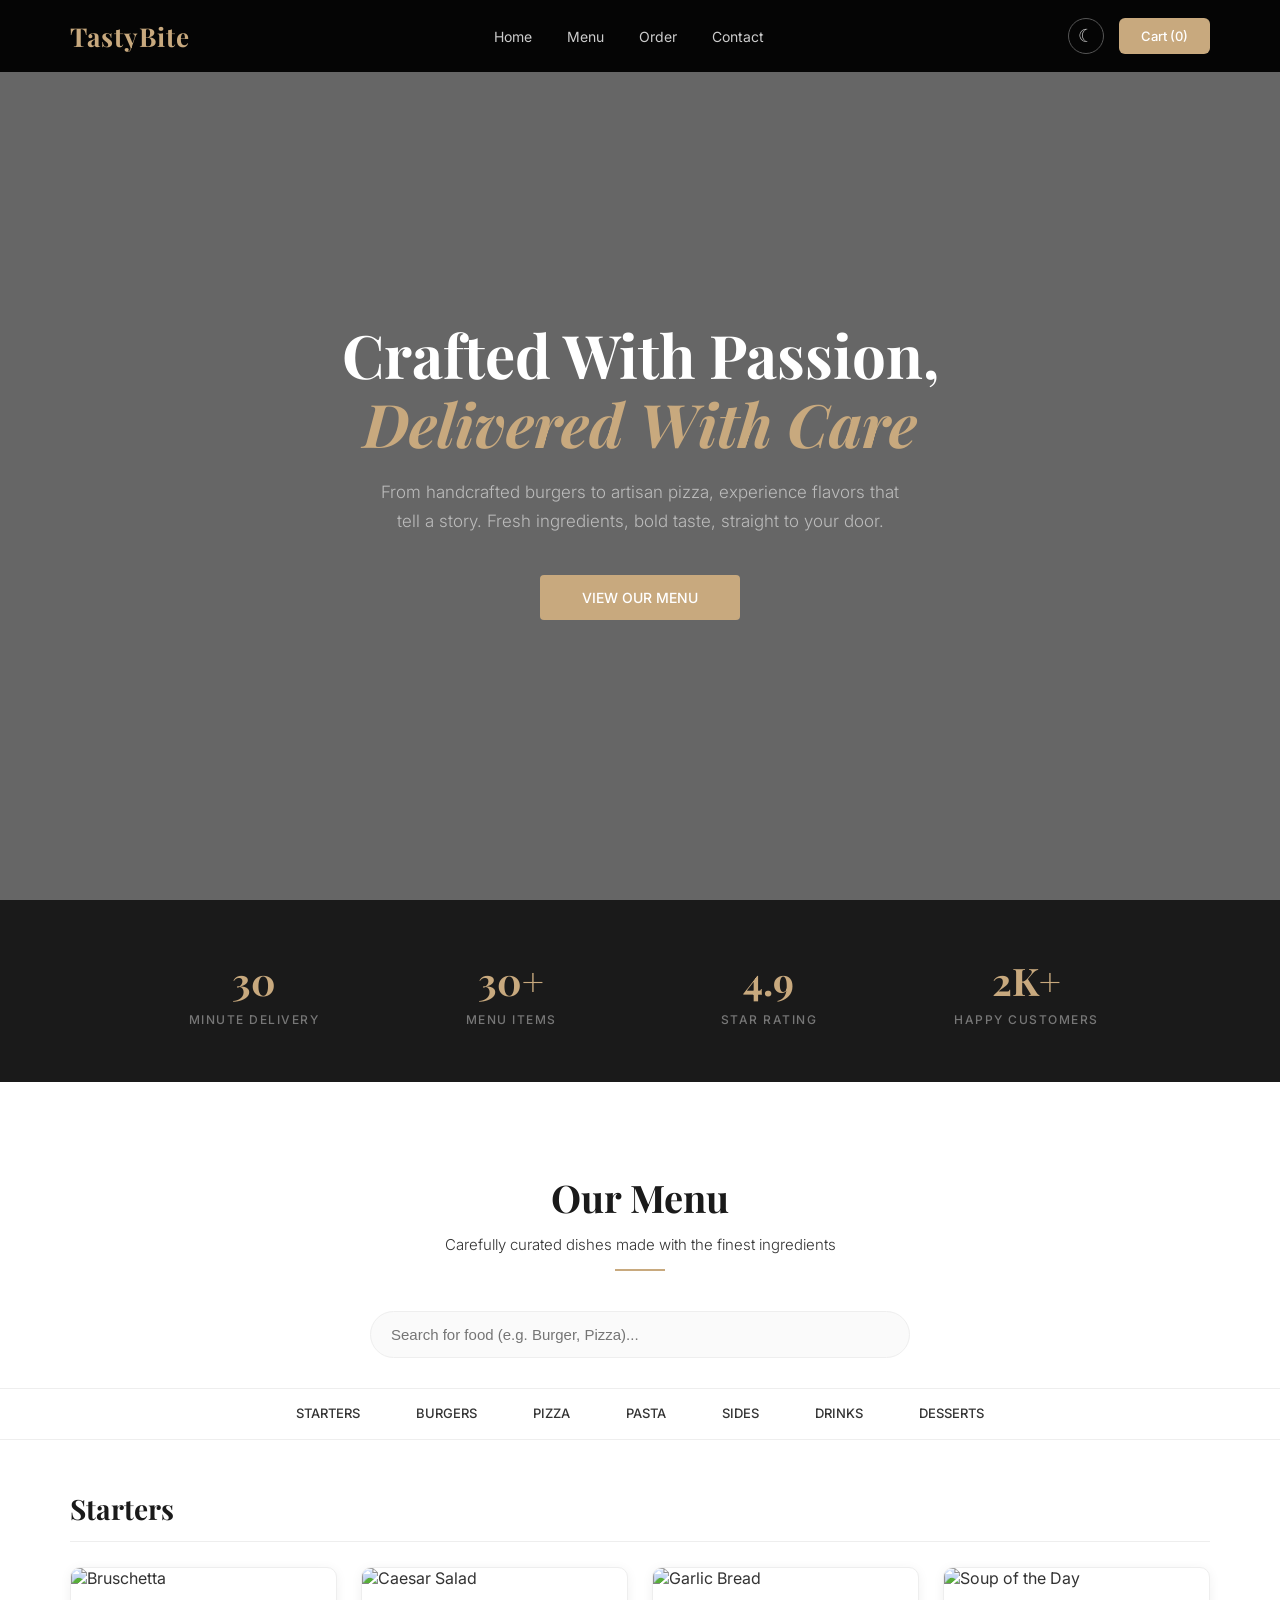
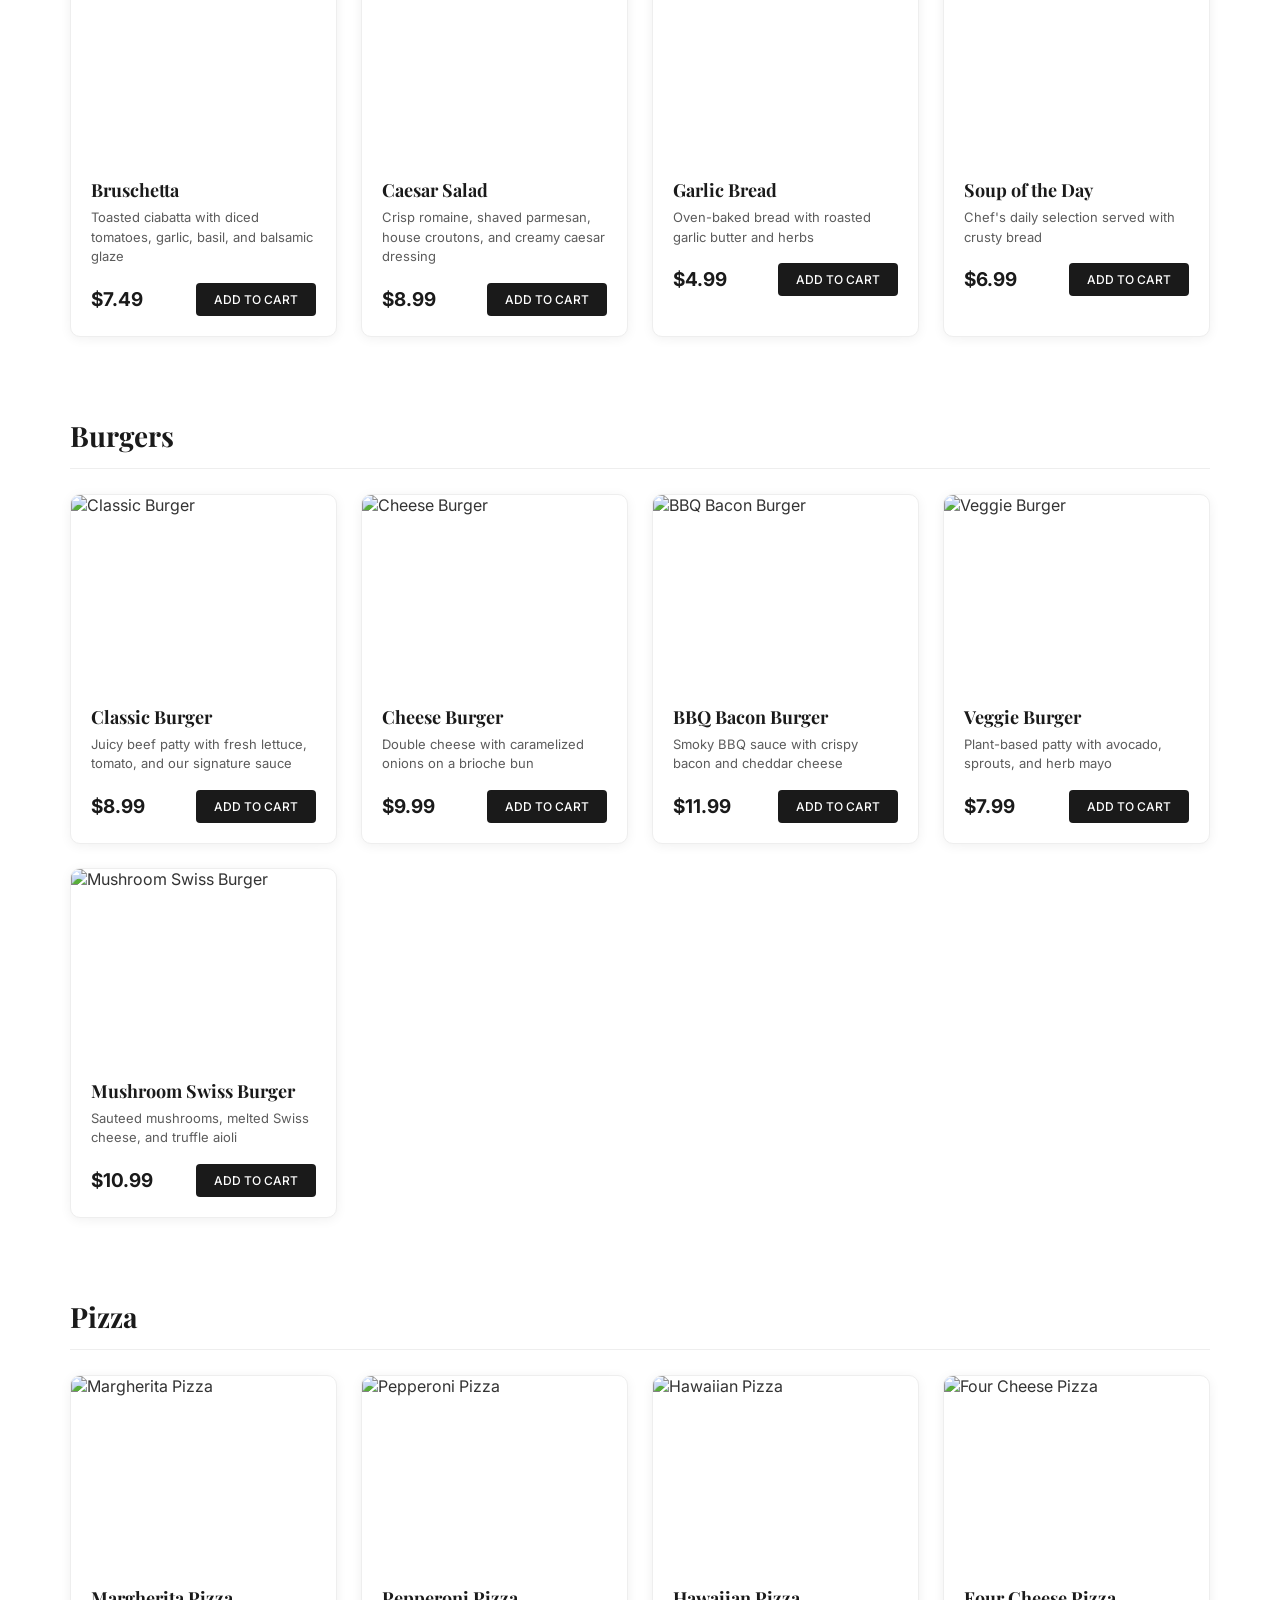
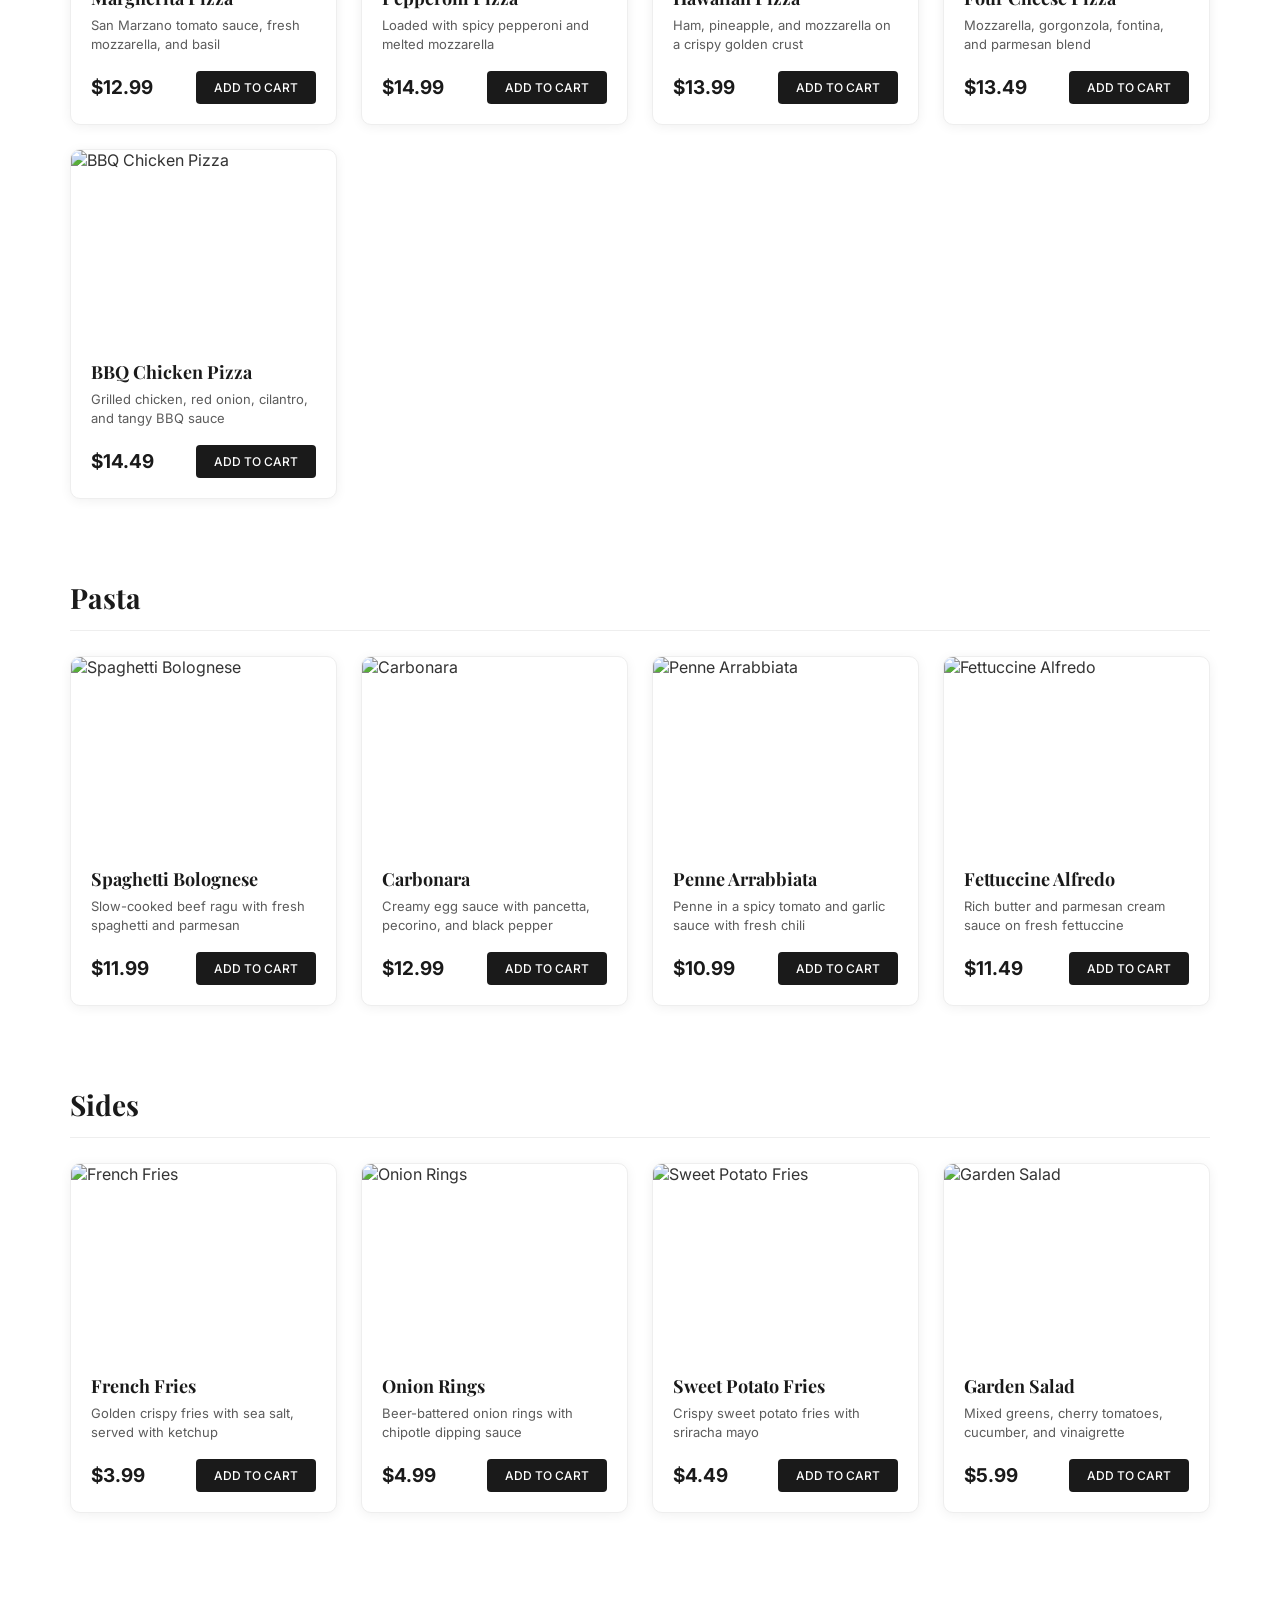
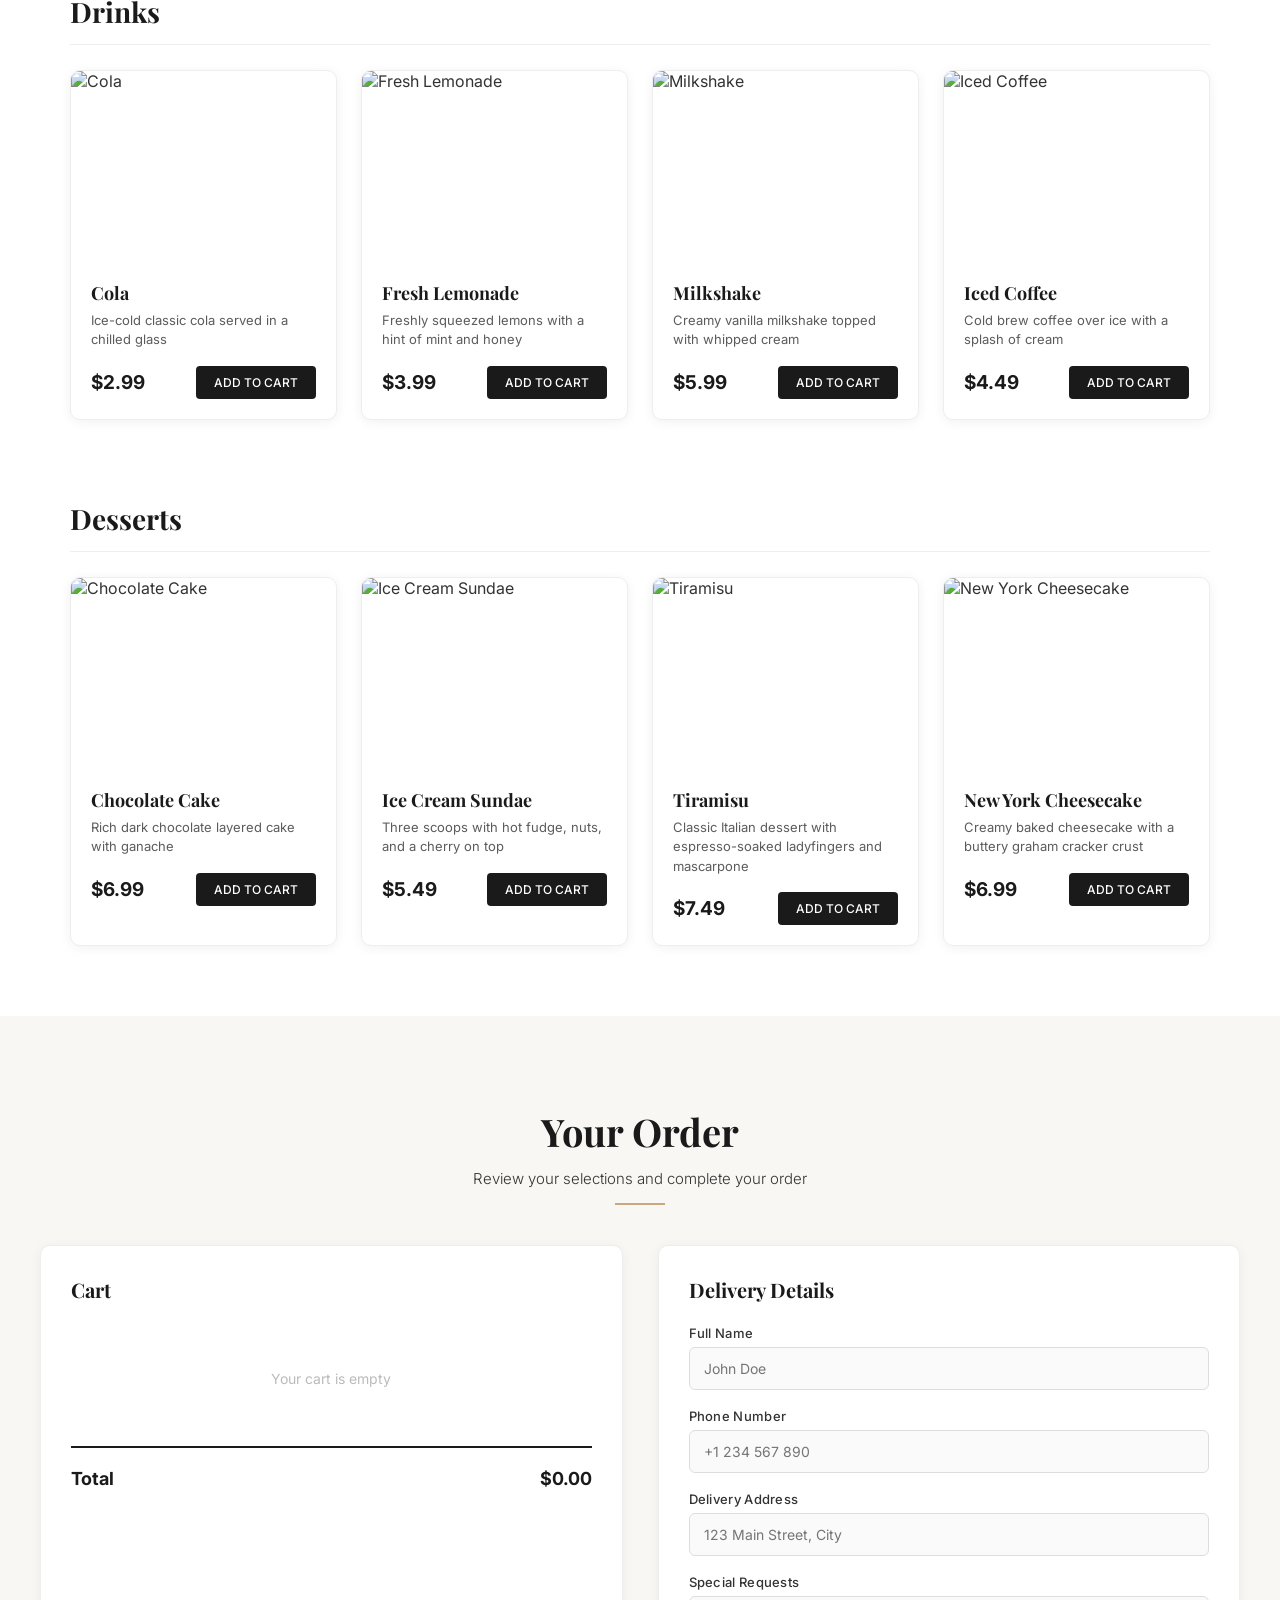
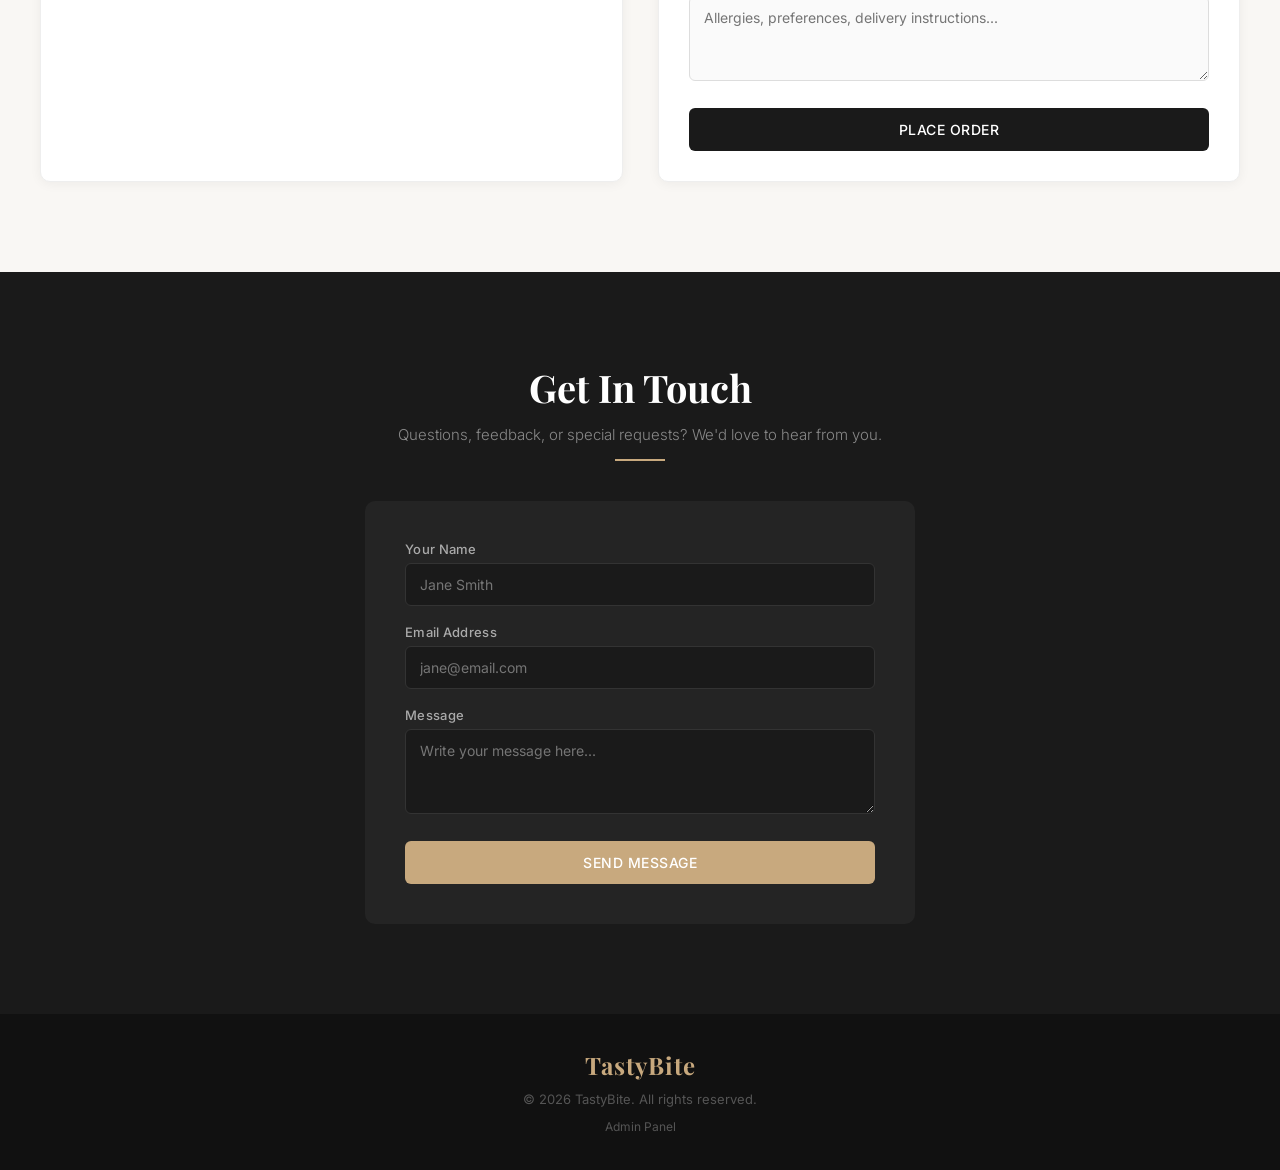
==== commit e4958075: "Fix theme toggle: use HTML entities instead of emoji" ====
--- a/index.html
+++ b/index.html
@@ -20,7 +20,7 @@
                 <li><a href="#contact">Contact</a></li>
             </ul>
             <div class="nav-actions">
-                <button id="theme-toggle" onclick="toggleTheme()" class="theme-btn">🌙</button>
+                <button id="theme-toggle" onclick="toggleTheme()" class="theme-btn">&#9790;</button>
                 <button id="cart-button" onclick="scrollToOrder()">
                     Cart (<span id="cart-count">0</span>)
                 </button>
--- a/css/main.css
+++ b/css/main.css
@@ -58,8 +58,8 @@
 .nav-links a:hover { color: var(--primary-color); }
 
 .nav-actions { display: flex; gap: 15px; align-items: center; }
-.theme-btn { background: none; border: none; font-size: 18px; cursor: pointer; color: #ccc; transition: 0.3s; }
-.theme-btn:hover { color: var(--primary-color); transform: scale(1.1); }
+.theme-btn { background: none; border: 1px solid #555; border-radius: 50%; width: 36px; height: 36px; font-size: 18px; cursor: pointer; color: #ccc; transition: 0.3s; display: flex; align-items: center; justify-content: center; }
+.theme-btn:hover { color: var(--primary-color); border-color: var(--primary-color); transform: scale(1.1); }
 
 #cart-button {
     background: var(--primary-color); color: #fff; border: none; padding: 10px 22px; border-radius: 6px; cursor: pointer; font-family: 'Inter', sans-serif; font-size: 13px; font-weight: 500; transition: background 0.3s;
